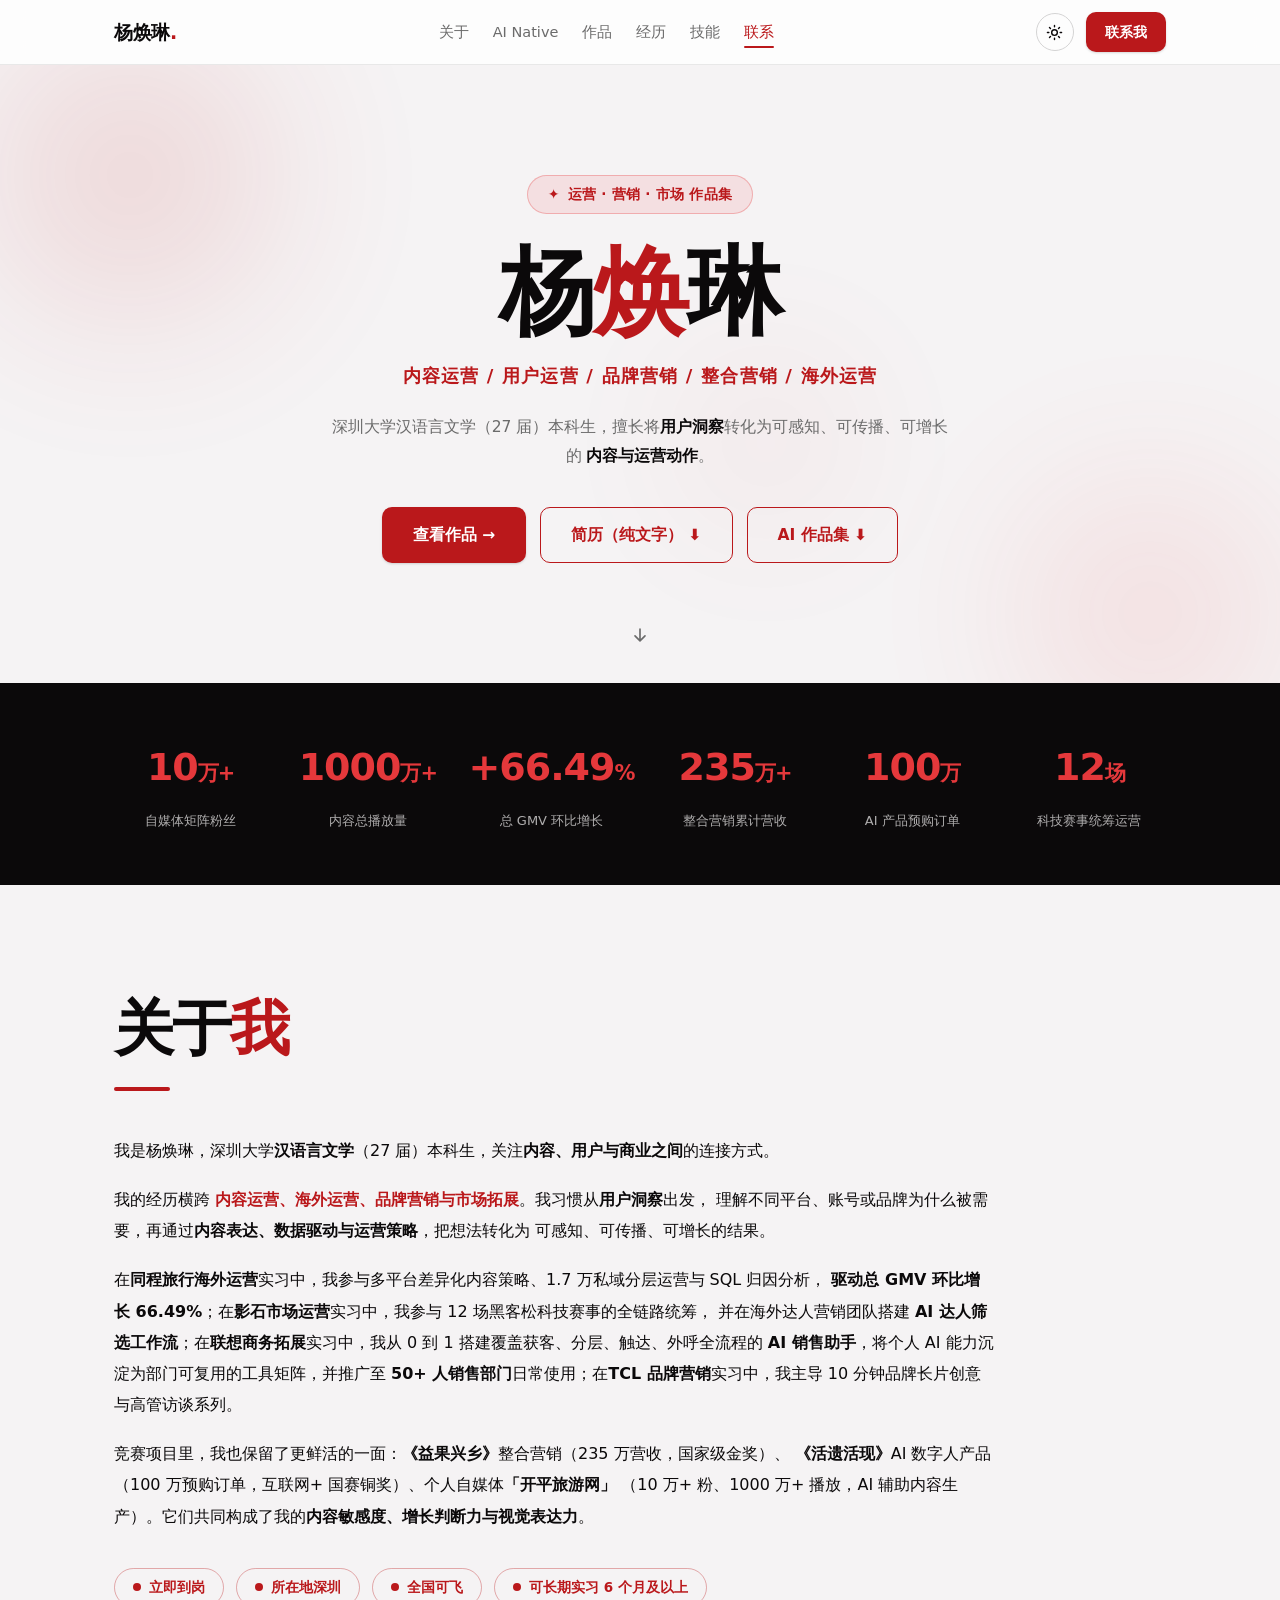
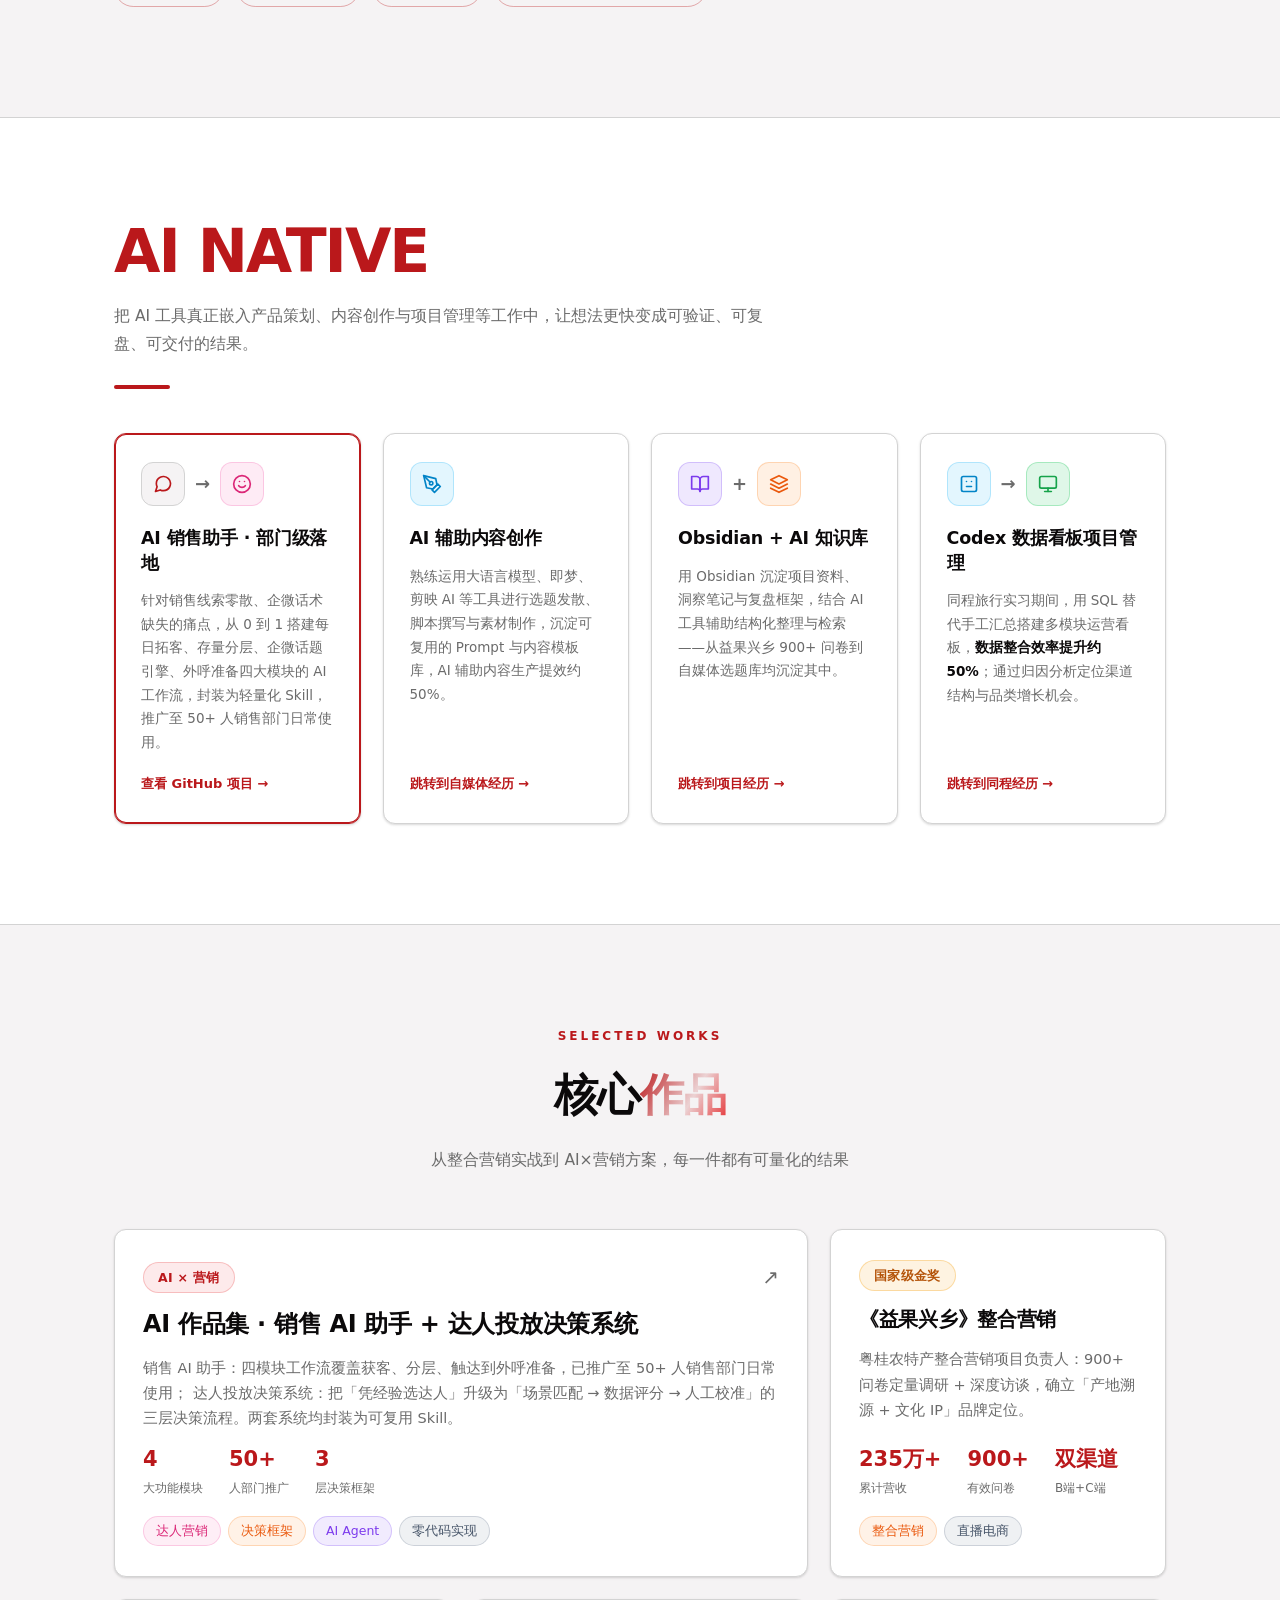
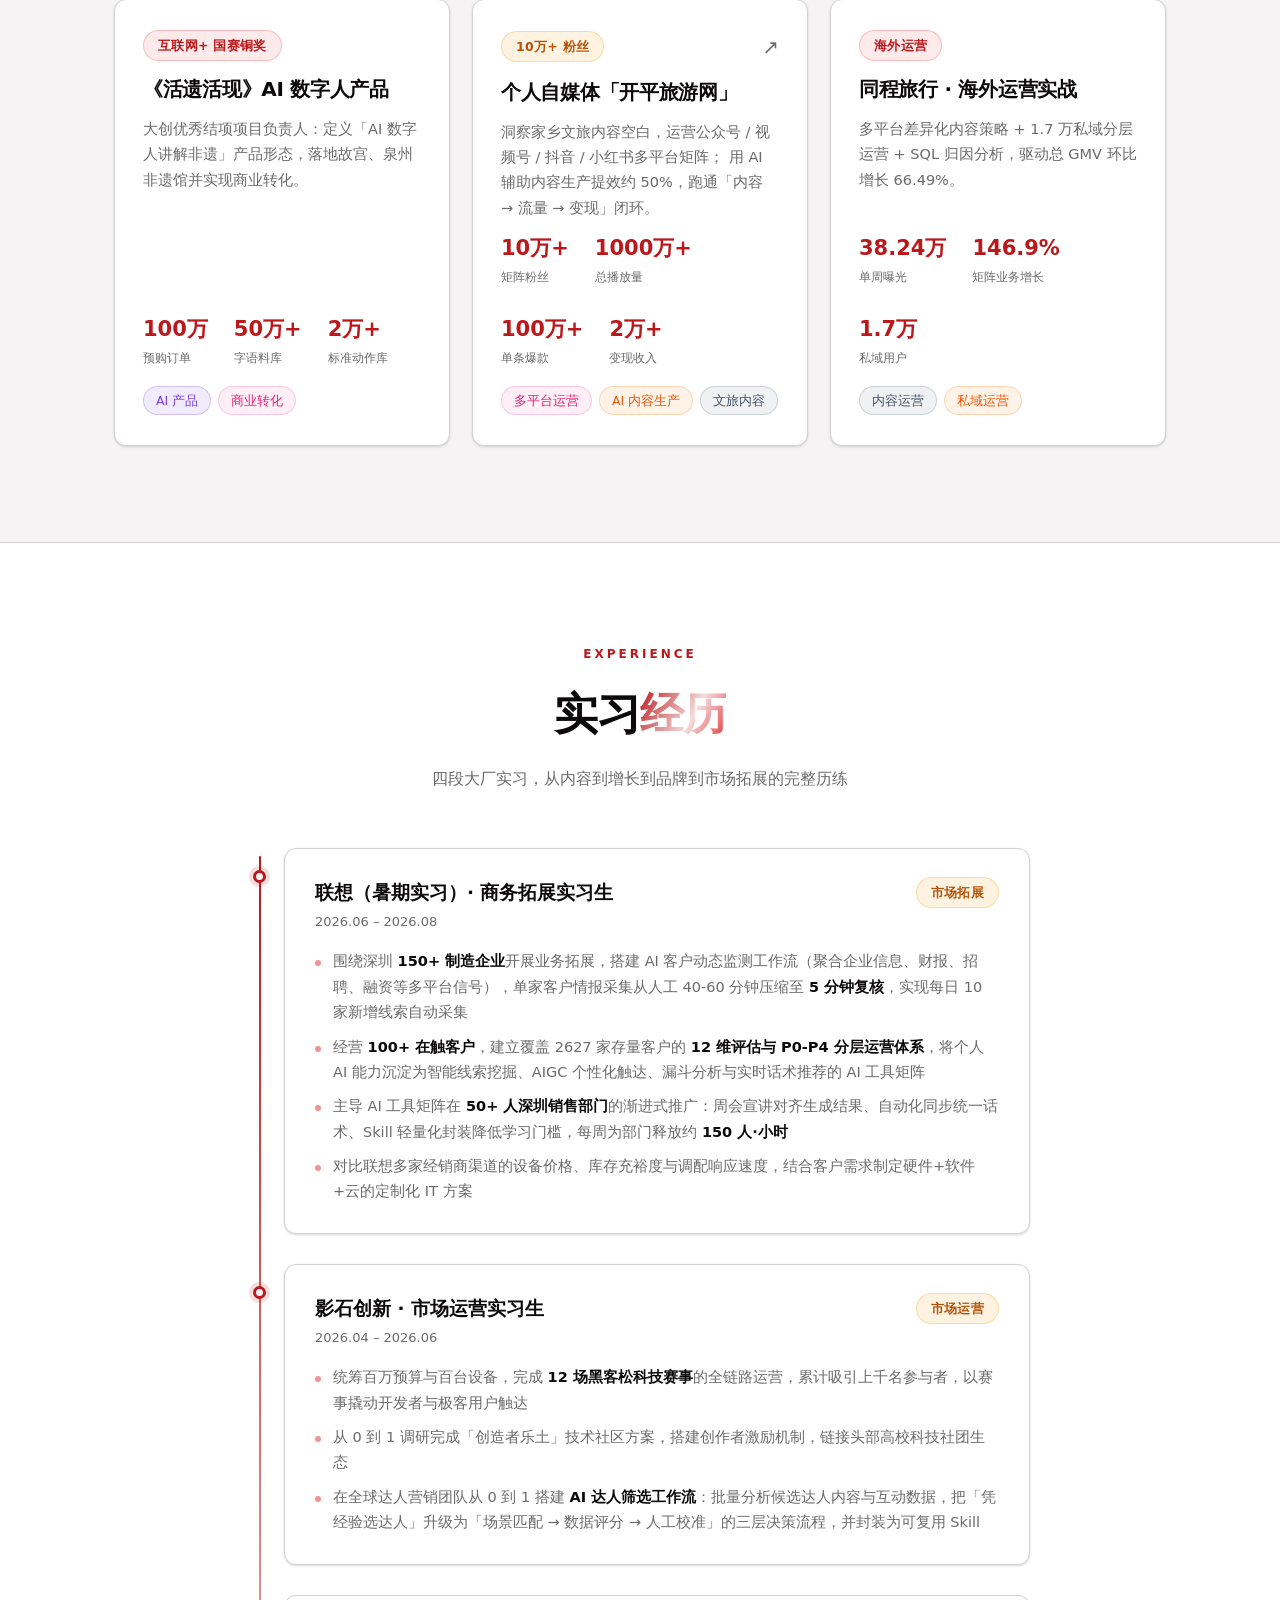
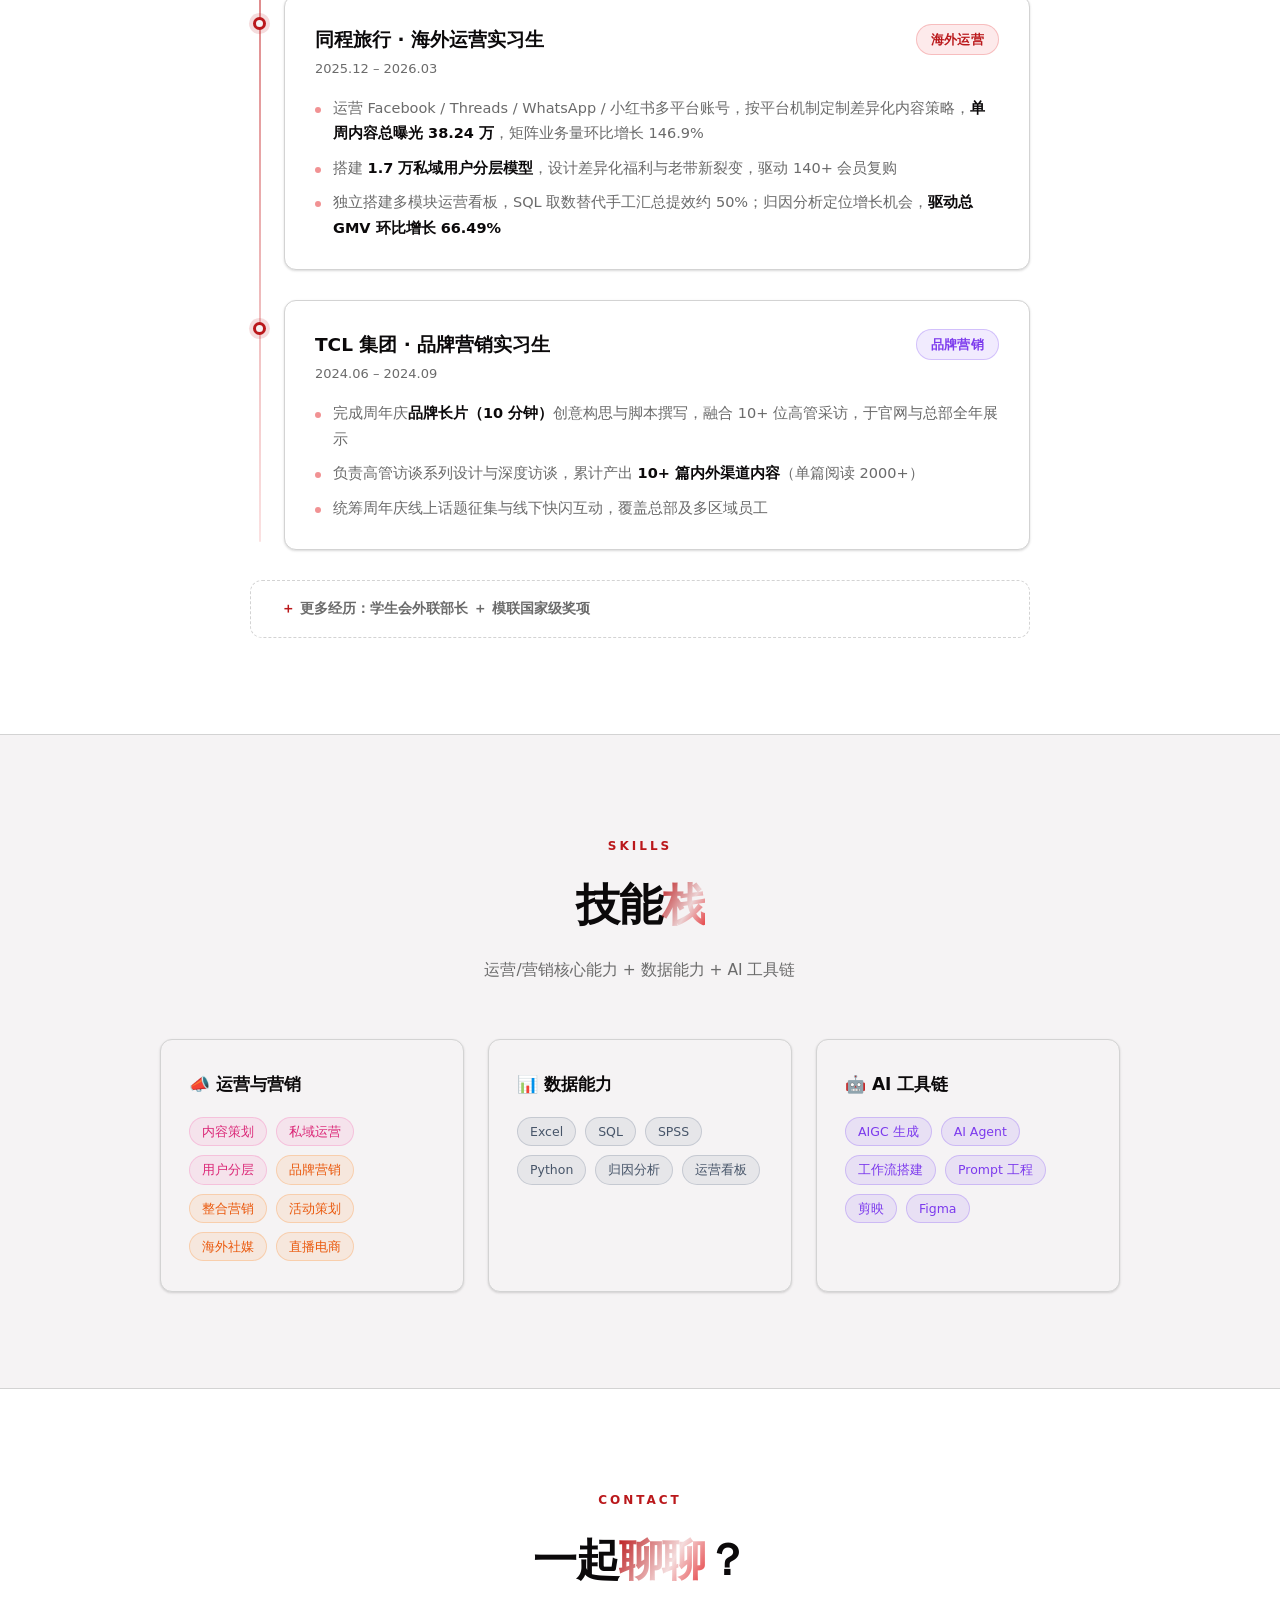
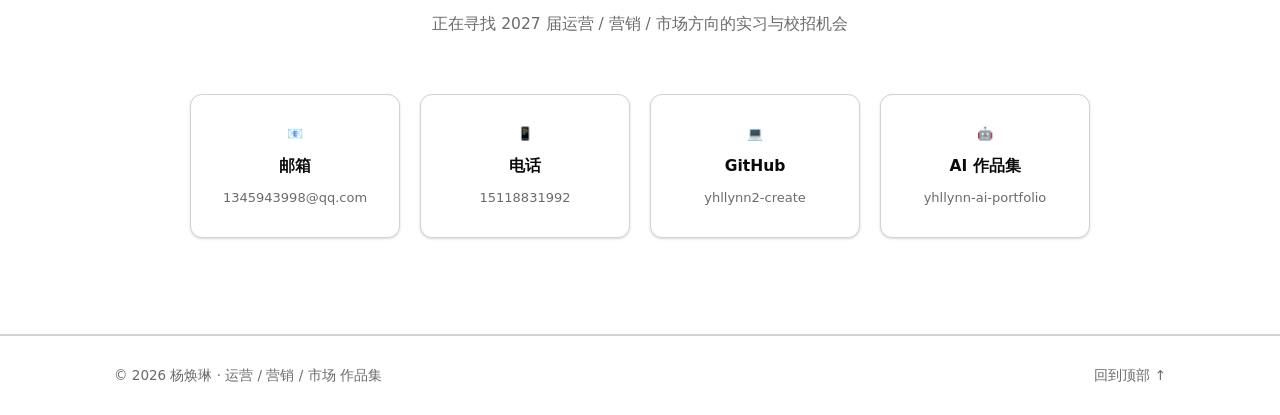
==== index.html @ f22ef264 "feat: 更新 AI 项目展示 —— 销售AI助手部门级落地 + 影石三层决策口径" ====
<!DOCTYPE html>
<html lang="zh-CN" class="">
<head>
  <meta charset="utf-8" />
  <meta name="viewport" content="width=device-width, initial-scale=1" />
  <title>杨焕琳 | 运营 · 营销 · 市场 作品集</title>
  <meta name="description" content="杨焕琳，深圳大学汉语言文学27届本科生，主攻运营、营销、市场方向。10万+粉丝自媒体操盘、总GMV环比+66.49%、国家级金奖项目负责人。内容策划、数据驱动运营、AI工具链实战。" />
  <meta name="keywords" content="杨焕琳,运营,内容运营,用户运营,市场营销,品牌营销,海外运营,作品集,深圳大学,自媒体,AI营销,AI Native" />
  <meta name="robots" content="index, follow" />
  <meta name="googlebot" content="index, follow, max-video-preview:-1, max-image-preview:large, max-snippet:-1" />
  <meta property="og:title" content="杨焕琳 | 运营 · 营销 · 市场 作品集" />
  <meta property="og:description" content="内容策划、数据驱动运营、整合营销与 AI×营销作品集。" />
  <meta property="og:locale" content="zh_CN" />
  <meta property="og:type" content="website" />
  <meta name="twitter:card" content="summary_large_image" />
  <meta name="twitter:title" content="杨焕琳 | 运营 · 营销 · 市场 作品集" />
  <meta name="twitter:description" content="内容策划、数据驱动运营、整合营销与 AI×营销作品集。" />
  <link rel="stylesheet" href="styles.css" />
  <script type="application/ld+json">
  {
    "@context": "https://schema.org",
    "@type": "Person",
    "name": "杨焕琳",
    "jobTitle": "运营/营销/市场 方向求职",
    "email": "1345943998@qq.com",
    "telephone": "+8615118831992",
    "address": { "@type": "PostalAddress", "addressLocality": "Shenzhen", "addressCountry": "CN" },
    "alumniOf": "深圳大学",
    "knowsAbout": ["内容运营", "用户运营", "市场营销", "品牌营销", "海外运营", "私域运营", "数据分析", "SQL", "AIGC", "AI Agent", "活动策划", "直播电商"]
  }
  </script>
</head>
<body>
  <!-- ===== 吸顶毛玻璃导航 ===== -->
  <header class="nav" id="nav">
    <div class="nav-inner">
      <a href="#hero" class="nav-logo">杨焕琳<span class="nav-logo-dot">.</span></a>
      <nav class="nav-links" id="navLinks">
        <a href="#about" class="nav-link">关于</a>
        <a href="#ai-native" class="nav-link">AI Native</a>
        <a href="#works" class="nav-link">作品</a>
        <a href="#experience" class="nav-link">经历</a>
        <a href="#skills" class="nav-link">技能</a>
        <a href="#contact" class="nav-link">联系</a>
      </nav>
      <div class="nav-actions">
        <button class="theme-toggle" id="themeToggle" aria-label="切换明暗主题">
          <svg class="icon-sun" viewBox="0 0 24 24" fill="none" stroke="currentColor" stroke-width="2" stroke-linecap="round" stroke-linejoin="round"><circle cx="12" cy="12" r="4"/><path d="M12 2v2m0 16v2M4.93 4.93l1.41 1.41m11.32 11.32 1.41 1.41M2 12h2m16 0h2M4.93 19.07l1.41-1.41M17.66 6.34l1.41-1.41"/></svg>
          <svg class="icon-moon" viewBox="0 0 24 24" fill="none" stroke="currentColor" stroke-width="2" stroke-linecap="round" stroke-linejoin="round"><path d="M21 12.79A9 9 0 1 1 11.21 3 7 7 0 0 0 21 12.79z"/></svg>
        </button>
        <a href="#contact" class="btn btn-primary nav-cta">联系我</a>
      </div>
    </div>
  </header>

  <main>
    <!-- ===== Hero 区（居中布局，无头像） ===== -->
    <section class="hero hero-center" id="hero">
      <div class="hero-bg" aria-hidden="true">
        <div class="blob blob-1"></div>
        <div class="blob blob-2"></div>
        <div class="blob blob-3"></div>
      </div>
      <div class="hero-center-inner">
        <span class="hero-chip reveal">
          <span class="chip-icon">✦</span>
          运营 · 营销 · 市场 作品集
        </span>
        <h1 class="hero-name reveal">
          <span class="hero-name-black">杨</span><span class="hero-name-red">焕</span><span class="hero-name-black">琳</span>
        </h1>
        <p class="hero-subtitle reveal">内容运营 / 用户运营 / 品牌营销 / 整合营销 / 海外运营</p>
        <p class="hero-desc reveal">
          深圳大学汉语言文学（27 届）本科生，擅长将<strong>用户洞察</strong>转化为可感知、可传播、可增长的
          <strong>内容与运营动作</strong>。
        </p>
        <div class="hero-actions reveal">
          <a href="#works" class="btn btn-primary btn-lg">查看作品 →</a>
          <a href="#contact" class="btn btn-outline btn-lg">
            简历（纯文字） ⬇
          </a>
          <a href="https://github.com/yhllynn2-create/yhllynn-ai-portfolio" target="_blank" rel="noopener" class="btn btn-outline btn-lg">
            AI 作品集 ⬇
          </a>
        </div>
      </div>
      <a href="#stats" class="hero-scroll" aria-label="向下滚动">
        <svg viewBox="0 0 24 24" fill="none" stroke="currentColor" stroke-width="2" stroke-linecap="round" stroke-linejoin="round"><path d="M12 5v14m0 0 6-6m-6 6-6-6"/></svg>
      </a>
    </section>

    <!-- ===== 数据亮点条 ===== -->
    <section class="stats" id="stats">
      <div class="stats-inner">
        <div class="stat reveal">
          <b class="stat-num">10<span>万+</span></b>
          <span class="stat-label">自媒体矩阵粉丝</span>
        </div>
        <div class="stat reveal">
          <b class="stat-num">1000<span>万+</span></b>
          <span class="stat-label">内容总播放量</span>
        </div>
        <div class="stat reveal">
          <b class="stat-num">+66.49<span>%</span></b>
          <span class="stat-label">总 GMV 环比增长</span>
        </div>
        <div class="stat reveal">
          <b class="stat-num">235<span>万+</span></b>
          <span class="stat-label">整合营销累计营收</span>
        </div>
        <div class="stat reveal">
          <b class="stat-num">100<span>万</span></b>
          <span class="stat-label">AI 产品预购订单</span>
        </div>
        <div class="stat reveal">
          <b class="stat-num">12<span>场</span></b>
          <span class="stat-label">科技赛事统筹运营</span>
        </div>
      </div>
    </section>

    <!-- ===== 关于我（JD 匹配个人介绍） ===== -->
    <section class="section about-prose-section" id="about">
      <div class="container">
        <div class="prose-head reveal">
          <h2 class="prose-title">
            <span class="title-black">关于</span><span class="title-red">我</span>
          </h2>
          <div class="prose-divider"></div>
        </div>

        <div class="prose-body reveal">
          <p>
            我是杨焕琳，深圳大学<b>汉语言文学</b>（27 届）本科生，关注<b>内容、用户与商业之间</b>的连接方式。
          </p>
          <p>
            我的经历横跨 <b class="hl">内容运营、海外运营、品牌营销与市场拓展</b>。我习惯从<b>用户洞察</b>出发，
            理解不同平台、账号或品牌为什么被需要，再通过<b>内容表达、数据驱动与运营策略</b>，把想法转化为
            可感知、可传播、可增长的结果。
          </p>
          <p>
            在<b>同程旅行海外运营</b>实习中，我参与多平台差异化内容策略、1.7 万私域分层运营与 SQL 归因分析，
            <b>驱动总 GMV 环比增长 66.49%</b>；在<b>影石市场运营</b>实习中，我参与 12 场黑客松科技赛事的全链路统筹，
            并在海外达人营销团队搭建 <b>AI 达人筛选工作流</b>；在<b>联想商务拓展</b>实习中，我从 0 到 1 搭建覆盖获客、分层、触达、外呼全流程的
            <b>AI 销售助手</b>，将个人 AI 能力沉淀为部门可复用的工具矩阵，并推广至 <b>50+ 人销售部门</b>日常使用；在<b>TCL 品牌营销</b>实习中，我主导 10 分钟品牌长片创意与高管访谈系列。
          </p>
          <p>
            竞赛项目里，我也保留了更鲜活的一面：<b>《益果兴乡》</b>整合营销（235 万营收，国家级金奖）、
            <b>《活遗活现》</b>AI 数字人产品（100 万预购订单，互联网+ 国赛铜奖）、个人自媒体<b>「开平旅游网」</b>
            （10 万+ 粉、1000 万+ 播放，AI 辅助内容生产）。它们共同构成了我的<b>内容敏感度、增长判断力与视觉表达力</b>。
          </p>
        </div>

        <div class="prose-pills reveal">
          <span class="pill"><span class="pill-dot"></span>立即到岗</span>
          <span class="pill"><span class="pill-dot"></span>所在地深圳</span>
          <span class="pill"><span class="pill-dot"></span>全国可飞</span>
          <span class="pill"><span class="pill-dot"></span>可长期实习 6 个月及以上</span>
        </div>
      </div>
    </section>

    <!-- ===== AI NATIVE（新增 4 卡片） ===== -->
    <section class="section section-alt ai-native-section" id="ai-native">
      <div class="container">
        <div class="prose-head reveal">
          <h2 class="prose-title">
            <span class="title-red">AI NATIVE</span>
          </h2>
          <p class="prose-subtitle">
            把 AI 工具真正嵌入产品策划、内容创作与项目管理等工作中，让想法更快变成可验证、可复盘、可交付的结果。
          </p>
          <div class="prose-divider"></div>
        </div>

        <div class="ai-grid">
          <a href="https://github.com/yhllynn2-create/yhllynn-ai-portfolio/tree/main/sales-ai-boost" target="_blank" rel="noopener" class="ai-card ai-card-active reveal">
            <div class="ai-card-icons">
              <span class="ai-icon-box">
                <svg viewBox="0 0 24 24" fill="none" stroke="currentColor" stroke-width="2" stroke-linecap="round" stroke-linejoin="round"><path d="M21 11.5a8.38 8.38 0 0 1-.9 3.8 8.5 8.5 0 0 1-7.6 4.7 8.38 8.38 0 0 1-3.8-.9L3 21l1.9-5.7a8.38 8.38 0 0 1-.9-3.8 8.5 8.5 0 0 1 4.7-7.6 8.38 8.38 0 0 1 3.8-.9h.5a8.48 8.48 0 0 1 8 8v.5z"/></svg>
              </span>
              <span class="ai-icon-arrow">→</span>
              <span class="ai-icon-box ai-icon-pink">
                <svg viewBox="0 0 24 24" fill="none" stroke="currentColor" stroke-width="2" stroke-linecap="round" stroke-linejoin="round"><circle cx="12" cy="12" r="10"/><path d="M8 14s1.5 2 4 2 4-2 4-2"/><line x1="9" y1="9" x2="9.01" y2="9"/><line x1="15" y1="9" x2="15.01" y2="9"/></svg>
              </span>
            </div>
            <h3 class="ai-card-title">AI 销售助手 · 部门级落地</h3>
            <p class="ai-card-desc">
              针对销售线索零散、企微话术缺失的痛点，从 0 到 1 搭建每日拓客、存量分层、企微话题引擎、外呼准备四大模块的 AI 工作流，封装为轻量化 Skill，推广至 50+ 人销售部门日常使用。
            </p>
            <span class="ai-card-link">查看 GitHub 项目 →</span>
          </a>

          <a href="#experience" class="ai-card reveal">
            <div class="ai-card-icons">
              <span class="ai-icon-box ai-icon-blue">
                <svg viewBox="0 0 24 24" fill="none" stroke="currentColor" stroke-width="2" stroke-linecap="round" stroke-linejoin="round"><path d="M12 19l7-7 3 3-7 7-3-3z"/><path d="M18 13l-1.5-7.5L2 2l3.5 14.5L13 18l5-5z"/><path d="M2 2l7.586 7.586"/><circle cx="11" cy="11" r="2"/></svg>
              </span>
            </div>
            <h3 class="ai-card-title">AI 辅助内容创作</h3>
            <p class="ai-card-desc">
              熟练运用大语言模型、即梦、剪映 AI 等工具进行选题发散、脚本撰写与素材制作，沉淀可复用的 Prompt 与内容模板库，AI 辅助内容生产提效约 50%。
            </p>
            <span class="ai-card-link">跳转到自媒体经历 →</span>
          </a>

          <a href="#experience" class="ai-card reveal">
            <div class="ai-card-icons">
              <span class="ai-icon-box ai-icon-violet">
                <svg viewBox="0 0 24 24" fill="none" stroke="currentColor" stroke-width="2" stroke-linecap="round" stroke-linejoin="round"><path d="M2 3h6a4 4 0 0 1 4 4v14a3 3 0 0 0-3-3H2z"/><path d="M22 3h-6a4 4 0 0 0-4 4v14a3 3 0 0 1 3-3h7z"/></svg>
              </span>
              <span class="ai-icon-plus">+</span>
              <span class="ai-icon-box ai-icon-orange">
                <svg viewBox="0 0 24 24" fill="none" stroke="currentColor" stroke-width="2" stroke-linecap="round" stroke-linejoin="round"><path d="M12 2L2 7l10 5 10-5-10-5z"/><path d="M2 17l10 5 10-5"/><path d="M2 12l10 5 10-5"/></svg>
              </span>
            </div>
            <h3 class="ai-card-title">Obsidian + AI 知识库</h3>
            <p class="ai-card-desc">
              用 Obsidian 沉淀项目资料、洞察笔记与复盘框架，结合 AI 工具辅助结构化整理与检索——从益果兴乡 900+ 问卷到自媒体选题库均沉淀其中。
            </p>
            <span class="ai-card-link">跳转到项目经历 →</span>
          </a>

          <a href="#experience" class="ai-card reveal">
            <div class="ai-card-icons">
              <span class="ai-icon-box ai-icon-blue">
                <svg viewBox="0 0 24 24" fill="none" stroke="currentColor" stroke-width="2" stroke-linecap="round" stroke-linejoin="round"><rect x="3" y="3" width="18" height="18" rx="2"/><line x1="9" y1="9" x2="9.01" y2="9"/><line x1="15" y1="9" x2="15.01" y2="9"/><line x1="9" y1="15" x2="15" y2="15"/></svg>
              </span>
              <span class="ai-icon-arrow">→</span>
              <span class="ai-icon-box ai-icon-green">
                <svg viewBox="0 0 24 24" fill="none" stroke="currentColor" stroke-width="2" stroke-linecap="round" stroke-linejoin="round"><rect x="2" y="3" width="20" height="14" rx="2"/><line x1="8" y1="21" x2="16" y2="21"/><line x1="12" y1="17" x2="12" y2="21"/></svg>
              </span>
            </div>
            <h3 class="ai-card-title">Codex 数据看板项目管理</h3>
            <p class="ai-card-desc">
              同程旅行实习期间，用 SQL 替代手工汇总搭建多模块运营看板，<b>数据整合效率提升约 50%</b>；通过归因分析定位渠道结构与品类增长机会。
            </p>
            <span class="ai-card-link">跳转到同程经历 →</span>
          </a>
        </div>
      </div>
    </section>

    <!-- ===== 核心作品 / 项目（Bento 网格） ===== -->
    <section class="section" id="works">
      <div class="container">
        <div class="section-head reveal">
          <span class="section-kicker">SELECTED WORKS</span>
          <h2 class="section-title">核心<span class="gradient-text">作品</span></h2>
          <p class="section-desc">从整合营销实战到 AI×营销方案，每一件都有可量化的结果</p>
        </div>
        <div class="bento-grid">
          <!-- 大卡片：AI 作品集 -->
          <a href="https://github.com/yhllynn2-create/yhllynn-ai-portfolio" target="_blank" rel="noopener" class="bento-card bento-lg reveal">
            <div class="bento-top">
              <span class="badge badge-red">AI × 营销</span>
              <span class="bento-arrow">↗</span>
            </div>
            <h3 class="bento-title">AI 作品集 · 销售 AI 助手 + 达人投放决策系统</h3>
            <p class="bento-desc">
              销售 AI 助手：四模块工作流覆盖获客、分层、触达到外呼准备，已推广至 50+ 人销售部门日常使用；
              达人投放决策系统：把「凭经验选达人」升级为「场景匹配 → 数据评分 → 人工校准」的三层决策流程。两套系统均封装为可复用 Skill。
            </p>
            <div class="bento-stats">
              <div><b>4</b><span>大功能模块</span></div>
              <div><b>50+</b><span>人部门推广</span></div>
              <div><b>3</b><span>层决策框架</span></div>
            </div>
            <div class="bento-tags">
              <span class="tag tag-pink">达人营销</span>
              <span class="tag tag-orange">决策框架</span>
              <span class="tag tag-violet">AI Agent</span>
              <span class="tag tag-slate">零代码实现</span>
            </div>
          </a>

          <!-- 益果兴乡 -->
          <a href="#experience" class="bento-card reveal">
            <div class="bento-top">
              <span class="badge badge-gold">国家级金奖</span>
            </div>
            <h3 class="bento-title">《益果兴乡》整合营销</h3>
            <p class="bento-desc">
              粤桂农特产整合营销项目负责人：900+ 问卷定量调研 + 深度访谈，确立「产地溯源 + 文化 IP」品牌定位。
            </p>
            <div class="bento-stats">
              <div><b>235万+</b><span>累计营收</span></div>
              <div><b>900+</b><span>有效问卷</span></div>
              <div><b>双渠道</b><span>B端+C端</span></div>
            </div>
            <div class="bento-tags">
              <span class="tag tag-orange">整合营销</span>
              <span class="tag tag-slate">直播电商</span>
            </div>
          </a>

          <!-- 活遗活现 -->
          <a href="#experience" class="bento-card reveal">
            <div class="bento-top">
              <span class="badge badge-red">互联网+ 国赛铜奖</span>
            </div>
            <h3 class="bento-title">《活遗活现》AI 数字人产品</h3>
            <p class="bento-desc">
              大创优秀结项项目负责人：定义「AI 数字人讲解非遗」产品形态，落地故宫、泉州非遗馆并实现商业转化。
            </p>
            <div class="bento-stats">
              <div><b>100万</b><span>预购订单</span></div>
              <div><b>50万+</b><span>字语料库</span></div>
              <div><b>2万+</b><span>标准动作库</span></div>
            </div>
            <div class="bento-tags">
              <span class="tag tag-violet">AI 产品</span>
              <span class="tag tag-pink">商业转化</span>
            </div>
          </a>

          <!-- 自媒体 -->
          <a href="#experience" class="bento-card reveal">
            <div class="bento-top">
              <span class="badge badge-gold">10万+ 粉丝</span>
              <span class="bento-arrow">↗</span>
            </div>
            <h3 class="bento-title">个人自媒体「开平旅游网」</h3>
            <p class="bento-desc">
              洞察家乡文旅内容空白，运营公众号 / 视频号 / 抖音 / 小红书多平台矩阵；
              用 AI 辅助内容生产提效约 50%，跑通「内容 → 流量 → 变现」闭环。
            </p>
            <div class="bento-stats">
              <div><b>10万+</b><span>矩阵粉丝</span></div>
              <div><b>1000万+</b><span>总播放量</span></div>
              <div><b>100万+</b><span>单条爆款</span></div>
              <div><b>2万+</b><span>变现收入</span></div>
            </div>
            <div class="bento-tags">
              <span class="tag tag-pink">多平台运营</span>
              <span class="tag tag-orange">AI 内容生产</span>
              <span class="tag tag-slate">文旅内容</span>
            </div>
          </a>

          <!-- 同程海外运营 -->
          <a href="#experience" class="bento-card reveal">
            <div class="bento-top">
              <span class="badge badge-red">海外运营</span>
            </div>
            <h3 class="bento-title">同程旅行 · 海外运营实战</h3>
            <p class="bento-desc">
              多平台差异化内容策略 + 1.7 万私域分层运营 + SQL 归因分析，驱动总 GMV 环比增长 66.49%。
            </p>
            <div class="bento-stats">
              <div><b>38.24万</b><span>单周曝光</span></div>
              <div><b>146.9%</b><span>矩阵业务增长</span></div>
              <div><b>1.7万</b><span>私域用户</span></div>
            </div>
            <div class="bento-tags">
              <span class="tag tag-slate">内容运营</span>
              <span class="tag tag-orange">私域运营</span>
            </div>
          </a>
        </div>
      </div>
    </section>

    <!-- ===== 实习经历时间线 ===== -->
    <section class="section section-alt" id="experience">
      <div class="container">
        <div class="section-head reveal">
          <span class="section-kicker">EXPERIENCE</span>
          <h2 class="section-title">实习<span class="gradient-text">经历</span></h2>
          <p class="section-desc">四段大厂实习，从内容到增长到品牌到市场拓展的完整历练</p>
        </div>
        <div class="timeline">
          <!-- 联想 -->
          <div class="timeline-item reveal">
            <div class="timeline-marker"></div>
            <div class="timeline-card">
              <div class="timeline-head">
                <div>
                  <h3>联想（暑期实习）· 商务拓展实习生</h3>
                  <span class="timeline-meta">2026.06 – 2026.08</span>
                </div>
                <span class="badge badge-gold">市场拓展</span>
              </div>
              <ul class="timeline-list">
                <li>围绕深圳 <b>150+ 制造企业</b>开展业务拓展，搭建 AI 客户动态监测工作流（聚合企业信息、财报、招聘、融资等多平台信号），单家客户情报采集从人工 40-60 分钟压缩至 <b>5 分钟复核</b>，实现每日 10 家新增线索自动采集</li>
                <li>经营 <b>100+ 在触客户</b>，建立覆盖 2627 家存量客户的 <b>12 维评估与 P0-P4 分层运营体系</b>，将个人 AI 能力沉淀为智能线索挖掘、AIGC 个性化触达、漏斗分析与实时话术推荐的 AI 工具矩阵</li>
                <li>主导 AI 工具矩阵在 <b>50+ 人深圳销售部门</b>的渐进式推广：周会宣讲对齐生成结果、自动化同步统一话术、Skill 轻量化封装降低学习门槛，每周为部门释放约 <b>150 人·小时</b></li>
                <li>对比联想多家经销商渠道的设备价格、库存充裕度与调配响应速度，结合客户需求制定硬件+软件+云的定制化 IT 方案</li>
              </ul>
            </div>
          </div>
          <!-- 影石 -->
          <div class="timeline-item reveal">
            <div class="timeline-marker"></div>
            <div class="timeline-card">
              <div class="timeline-head">
                <div>
                  <h3>影石创新 · 市场运营实习生</h3>
                  <span class="timeline-meta">2026.04 – 2026.06</span>
                </div>
                <span class="badge badge-gold">市场运营</span>
              </div>
              <ul class="timeline-list">
                <li>统筹百万预算与百台设备，完成 <b>12 场黑客松科技赛事</b>的全链路运营，累计吸引上千名参与者，以赛事撬动开发者与极客用户触达</li>
                <li>从 0 到 1 调研完成「创造者乐土」技术社区方案，搭建创作者激励机制，链接头部高校科技社团生态</li>
                <li>在全球达人营销团队从 0 到 1 搭建 <b>AI 达人筛选工作流</b>：批量分析候选达人内容与互动数据，把「凭经验选达人」升级为「场景匹配 → 数据评分 → 人工校准」的三层决策流程，并封装为可复用 Skill</li>
              </ul>
            </div>
          </div>
          <!-- 同程 -->
          <div class="timeline-item reveal">
            <div class="timeline-marker"></div>
            <div class="timeline-card">
              <div class="timeline-head">
                <div>
                  <h3>同程旅行 · 海外运营实习生</h3>
                  <span class="timeline-meta">2025.12 – 2026.03</span>
                </div>
                <span class="badge badge-red">海外运营</span>
              </div>
              <ul class="timeline-list">
                <li>运营 Facebook / Threads / WhatsApp / 小红书多平台账号，按平台机制定制差异化内容策略，<b>单周内容总曝光 38.24 万</b>，矩阵业务量环比增长 146.9%</li>
                <li>搭建 <b>1.7 万私域用户分层模型</b>，设计差异化福利与老带新裂变，驱动 140+ 会员复购</li>
                <li>独立搭建多模块运营看板，SQL 取数替代手工汇总提效约 50%；归因分析定位增长机会，<b>驱动总 GMV 环比增长 66.49%</b></li>
              </ul>
            </div>
          </div>
          <!-- TCL -->
          <div class="timeline-item reveal">
            <div class="timeline-marker"></div>
            <div class="timeline-card">
              <div class="timeline-head">
                <div>
                  <h3>TCL 集团 · 品牌营销实习生</h3>
                  <span class="timeline-meta">2024.06 – 2024.09</span>
                </div>
                <span class="badge badge-violet">品牌营销</span>
              </div>
              <ul class="timeline-list">
                <li>完成周年庆<b>品牌长片（10 分钟）</b>创意构思与脚本撰写，融合 10+ 位高管采访，于官网与总部全年展示</li>
                <li>负责高管访谈系列设计与深度访谈，累计产出 <b>10+ 篇内外渠道内容</b>（单篇阅读 2000+）</li>
                <li>统筹周年庆线上话题征集与线下快闪互动，覆盖总部及多区域员工</li>
              </ul>
            </div>
          </div>
        </div>
        <details class="more-exp reveal">
          <summary>更多经历：学生会外联部长 ＋ 模联国家级奖项</summary>
          <div class="more-exp-body">
            <p><b>深圳大学学生会外联部 · 部长</b>：负责小米、新东方等赞助洽谈、跨 10+ 高校联络与多场校级活动策划执行。</p>
            <p><b>模联</b>：中国模拟联合国大会、北京大学亚洲模拟联合国大会，2 次全英参赛获国家级奖项。</p>
          </div>
        </details>
      </div>
    </section>

    <!-- ===== 技能标签 ===== -->
    <section class="section" id="skills">
      <div class="container">
        <div class="section-head reveal">
          <span class="section-kicker">SKILLS</span>
          <h2 class="section-title">技能<span class="gradient-text">栈</span></h2>
          <p class="section-desc">运营/营销核心能力 + 数据能力 + AI 工具链</p>
        </div>
        <div class="skills-grid">
          <div class="skill-group reveal">
            <h3>📣 运营与营销</h3>
            <div class="skill-tags">
              <span class="tag tag-pink">内容策划</span>
              <span class="tag tag-pink">私域运营</span>
              <span class="tag tag-pink">用户分层</span>
              <span class="tag tag-orange">品牌营销</span>
              <span class="tag tag-orange">整合营销</span>
              <span class="tag tag-orange">活动策划</span>
              <span class="tag tag-orange">海外社媒</span>
              <span class="tag tag-orange">直播电商</span>
            </div>
          </div>
          <div class="skill-group reveal">
            <h3>📊 数据能力</h3>
            <div class="skill-tags">
              <span class="tag tag-slate">Excel</span>
              <span class="tag tag-slate">SQL</span>
              <span class="tag tag-slate">SPSS</span>
              <span class="tag tag-slate">Python</span>
              <span class="tag tag-slate">归因分析</span>
              <span class="tag tag-slate">运营看板</span>
            </div>
          </div>
          <div class="skill-group reveal">
            <h3>🤖 AI 工具链</h3>
            <div class="skill-tags">
              <span class="tag tag-violet">AIGC 生成</span>
              <span class="tag tag-violet">AI Agent</span>
              <span class="tag tag-violet">工作流搭建</span>
              <span class="tag tag-violet">Prompt 工程</span>
              <span class="tag tag-violet">剪映</span>
              <span class="tag tag-violet">Figma</span>
            </div>
          </div>
        </div>
      </div>
    </section>

    <!-- ===== 联系 ===== -->
    <section class="section section-alt contact" id="contact">
      <div class="container">
        <div class="section-head reveal">
          <span class="section-kicker">CONTACT</span>
          <h2 class="section-title">一起<span class="gradient-text">聊聊</span>？</h2>
          <p class="section-desc">正在寻找 2027 届运营 / 营销 / 市场方向的实习与校招机会</p>
        </div>
        <div class="contact-grid reveal">
          <a href="mailto:1345943998@qq.com" class="contact-card">
            <span class="contact-icon">📧</span>
            <b>邮箱</b>
            <span>1345943998@qq.com</span>
          </a>
          <a href="tel:15118831992" class="contact-card">
            <span class="contact-icon">📱</span>
            <b>电话</b>
            <span>15118831992</span>
          </a>
          <a href="https://github.com/yhllynn2-create" target="_blank" rel="noopener" class="contact-card">
            <span class="contact-icon">💻</span>
            <b>GitHub</b>
            <span>yhllynn2-create</span>
          </a>
          <a href="https://github.com/yhllynn2-create/yhllynn-ai-portfolio" target="_blank" rel="noopener" class="contact-card">
            <span class="contact-icon">🤖</span>
            <b>AI 作品集</b>
            <span>yhllynn-ai-portfolio</span>
          </a>
        </div>
      </div>
    </section>
  </main>

  <!-- ===== 页脚 ===== -->
  <footer class="footer">
    <div class="container footer-inner">
      <p>© 2026 杨焕琳 · 运营 / 营销 / 市场 作品集</p>
      <p class="footer-links">
        <a href="#hero">回到顶部 ↑</a>
      </p>
    </div>
  </footer>

  <script src="script.js"></script>
</body>
</html>
---- styles.css ----
/* ============================================================
   杨焕琳 · 运营/营销/市场 作品集
   设计语言参照模板：暖灰白底 + 深红点缀 + Bento 网格
   首页居中布局 · JD匹配个人介绍 · AI Native 四卡
   ============================================================ */

/* ---------- 设计变量（照抄模板 CSS 变量） ---------- */
:root {
  --background: #f5f3f4;      /* 暖灰白背景 */
  --foreground: #0b090a;      /* 近黑文字 */
  --primary: #ba181b;         /* 深红主色 */
  --secondary: #a4161a;       /* 暗红 */
  --accent: #e5383b;          /* 亮红 */
  --border: #d3d3d3;          /* 浅灰边框 */
  --card: #ffffff;
  --muted: #6b6b6b;
  --ring: #ba181b;
  --shadow: 0 18px 60px rgba(120, 91, 91, 0.18);
  --shadow-sm: 0 1px 3px rgba(0, 0, 0, 0.1), 0 1px 2px rgba(0, 0, 0, 0.06);
  --radius: 10px;
  --radius-card: 12px;
  --font: "Geist", "Geist Fallback", ui-sans-serif, system-ui, -apple-system, "Segoe UI", Roboto, "PingFang SC", "Hiragino Sans GB", "Microsoft YaHei", sans-serif;
}

html.dark {
  --background: #0b090a;
  --foreground: #f5f3f4;
  --primary: #e5383b;
  --secondary: #ba181b;
  --accent: #e5383b;
  --border: #660708;
  --card: #161a1d;
  --muted: #a8a29e;
  --ring: #e5383b;
  --shadow: 0 18px 60px rgba(0, 0, 0, 0.45);
  --shadow-sm: 0 1px 3px rgba(0, 0, 0, 0.4), 0 1px 2px rgba(0, 0, 0, 0.3);
}

/* ---------- 基础 ---------- */
* { margin: 0; padding: 0; box-sizing: border-box; }

html { scroll-behavior: smooth; }

body {
  font-family: var(--font);
  background: var(--background);
  color: var(--foreground);
  line-height: 1.7;
  -webkit-font-smoothing: antialiased;
  transition: background 0.3s ease, color 0.3s ease;
}

img { max-width: 100%; display: block; }
a { color: inherit; text-decoration: none; }
ul { list-style: none; }

.container {
  max-width: 1100px;
  margin: 0 auto;
  padding: 0 24px;
}

::selection { background: var(--primary); color: #fff; }

/* ---------- 通用按钮 ---------- */
.btn {
  display: inline-flex;
  align-items: center;
  justify-content: center;
  gap: 6px;
  padding: 12px 26px;
  border-radius: var(--radius);
  font-weight: 600;
  font-size: 15px;
  border: 1.5px solid transparent;
  cursor: pointer;
  transition: all 0.25s ease;
  white-space: nowrap;
}

.btn-lg {
  padding: 14px 30px;
  font-size: 15.5px;
}

.btn-primary {
  background: var(--primary);
  color: #fff;
  box-shadow: var(--shadow-sm);
}
.btn-primary:hover {
  background: var(--secondary);
  transform: translateY(-2px);
  box-shadow: var(--shadow);
}

.btn-outline {
  background: transparent;
  color: var(--primary);
  border-color: var(--primary);
}
.btn-outline:hover {
  background: var(--primary);
  color: #fff;
  transform: translateY(-2px);
  box-shadow: var(--shadow);
}

/* ---------- 渐变文字 ---------- */
.gradient-text {
  background: linear-gradient(120deg, var(--primary) 0%, rgba(186, 24, 27, 0.15) 60%, var(--accent) 100%);
  -webkit-background-clip: text;
  background-clip: text;
  color: transparent;
}
html.dark .gradient-text {
  background: linear-gradient(120deg, var(--primary) 0%, rgba(229, 56, 59, 0.15) 60%, var(--accent) 100%);
  -webkit-background-clip: text;
  background-clip: text;
  color: transparent;
}

/* ---------- 徽章 / 标签 ---------- */
.badge {
  display: inline-flex;
  align-items: center;
  gap: 6px;
  padding: 4px 14px;
  border-radius: 999px;
  font-size: 12.5px;
  font-weight: 600;
  letter-spacing: 0.3px;
  border: 1px solid transparent;
}

.badge-red {
  background: rgba(229, 56, 59, 0.1);
  color: var(--primary);
  border-color: rgba(229, 56, 59, 0.25);
}
.badge-gold {
  background: rgba(245, 158, 11, 0.12);
  color: #b45309;
  border-color: rgba(245, 158, 11, 0.3);
}
.badge-violet {
  background: rgba(139, 92, 246, 0.12);
  color: #7c3aed;
  border-color: rgba(139, 92, 246, 0.3);
}
html.dark .badge-gold { color: #fbbf24; }
html.dark .badge-violet { color: #a78bfa; }

.tag {
  display: inline-block;
  padding: 3px 12px;
  border-radius: 999px;
  font-size: 12.5px;
  font-weight: 500;
  border: 1px solid transparent;
}
.tag-pink { background: rgba(244, 114, 182, 0.12); color: #db2777; border-color: rgba(244, 114, 182, 0.3); }
.tag-orange { background: rgba(251, 146, 60, 0.12); color: #ea580c; border-color: rgba(251, 146, 60, 0.3); }
.tag-slate { background: rgba(100, 116, 139, 0.1); color: #475569; border-color: rgba(100, 116, 139, 0.25); }
.tag-violet { background: rgba(139, 92, 246, 0.12); color: #7c3aed; border-color: rgba(139, 92, 246, 0.3); }
html.dark .tag-pink { color: #f472b6; }
html.dark .tag-orange { color: #fb923c; }
html.dark .tag-slate { color: #cbd5e1; }
html.dark .tag-violet { color: #a78bfa; }

/* ---------- 吸顶毛玻璃导航 ---------- */
.nav {
  position: sticky;
  top: 0;
  z-index: 100;
  background: rgba(255, 255, 255, 0.8);
  backdrop-filter: blur(12px);
  -webkit-backdrop-filter: blur(12px);
  border-bottom: 1px solid rgba(211, 211, 211, 0.5);
  transition: background 0.3s ease;
}
html.dark .nav {
  background: rgba(11, 9, 10, 0.8);
  border-bottom-color: rgba(102, 7, 8, 0.5);
}

.nav-inner {
  max-width: 1100px;
  margin: 0 auto;
  padding: 0 24px;
  height: 64px;
  display: flex;
  align-items: center;
  justify-content: space-between;
  gap: 16px;
}

.nav-logo {
  font-size: 19px;
  font-weight: 800;
  letter-spacing: -0.3px;
}
.nav-logo-dot { color: var(--primary); }

.nav-links {
  display: flex;
  align-items: center;
  gap: 24px;
}

.nav-link {
  font-size: 14.5px;
  font-weight: 500;
  color: var(--muted);
  transition: color 0.2s ease;
  position: relative;
}
.nav-link::after {
  content: "";
  position: absolute;
  left: 0;
  bottom: -4px;
  width: 0;
  height: 2px;
  background: var(--primary);
  border-radius: 2px;
  transition: width 0.25s ease;
}
.nav-link:hover { color: var(--foreground); }
.nav-link:hover::after { width: 100%; }
.nav-link.active { color: var(--primary); }
.nav-link.active::after { width: 100%; }

.nav-actions {
  display: flex;
  align-items: center;
  gap: 12px;
}
.nav-cta { padding: 8px 18px; font-size: 13.5px; }

.theme-toggle {
  display: inline-flex;
  align-items: center;
  justify-content: center;
  width: 38px;
  height: 38px;
  border-radius: 50%;
  border: 1.5px solid var(--border);
  background: transparent;
  color: var(--foreground);
  cursor: pointer;
  transition: all 0.25s ease;
}
.theme-toggle:hover { border-color: var(--primary); color: var(--primary); }
.theme-toggle svg { width: 17px; height: 17px; }
.icon-moon { display: none; }
html.dark .icon-sun { display: none; }
html.dark .icon-moon { display: block; }

/* ---------- Hero（居中布局） ---------- */
.hero {
  position: relative;
  overflow: hidden;
  padding: 110px 0 120px;
}

.hero-bg { position: absolute; inset: 0; pointer-events: none; }
.blob {
  position: absolute;
  border-radius: 50%;
  filter: blur(80px);
}
.blob-1 {
  width: 420px; height: 420px;
  background: radial-gradient(circle, var(--primary), transparent 70%);
  top: -100px; left: -80px;
  opacity: 0.18;
}
.blob-2 {
  width: 380px; height: 380px;
  background: radial-gradient(circle, var(--accent), transparent 70%);
  bottom: -120px; right: -60px;
  opacity: 0.16;
}
.blob-3 {
  width: 260px; height: 260px;
  background: radial-gradient(circle, #ba181b, transparent 70%);
  top: 40%; right: 30%;
  opacity: 0.08;
}

.hero-center-inner {
  position: relative;
  z-index: 2;
  max-width: 820px;
  margin: 0 auto;
  padding: 0 24px;
  text-align: center;
}

.hero-chip {
  display: inline-flex;
  align-items: center;
  gap: 8px;
  padding: 7px 20px;
  border-radius: 999px;
  background: rgba(229, 56, 59, 0.1);
  color: var(--primary);
  border: 1.5px solid rgba(229, 56, 59, 0.3);
  font-size: 13.5px;
  font-weight: 600;
  letter-spacing: 0.3px;
  margin-bottom: 28px;
}
.chip-icon { font-size: 14px; line-height: 1; }

.hero-name {
  font-size: clamp(56px, 8vw, 96px);
  font-weight: 800;
  line-height: 1.05;
  letter-spacing: -2px;
  margin-bottom: 18px;
}
.hero-name-black { color: var(--foreground); }
.hero-name-red {
  color: var(--primary);
  display: inline-block;
  position: relative;
}

.hero-subtitle {
  font-size: clamp(15px, 1.7vw, 18px);
  font-weight: 600;
  color: var(--primary);
  letter-spacing: 1.2px;
  margin-bottom: 22px;
}

.hero-desc {
  font-size: 15.5px;
  color: var(--muted);
  max-width: 620px;
  margin: 0 auto 36px;
  line-height: 1.85;
}
.hero-desc strong {
  color: var(--foreground);
  font-weight: 600;
}

.hero-actions {
  display: flex;
  align-items: center;
  justify-content: center;
  gap: 14px;
  flex-wrap: wrap;
}

.hero-scroll {
  position: absolute;
  bottom: 28px;
  left: 50%;
  transform: translateX(-50%);
  color: var(--muted);
  display: flex;
  align-items: center;
  justify-content: center;
  width: 40px;
  height: 40px;
  animation: float 2.5s ease-in-out infinite;
  z-index: 2;
}
.hero-scroll svg { width: 20px; height: 20px; }

@keyframes float {
  0%, 100% { transform: translate(-50%, 0); }
  50% { transform: translate(-50%, -8px); }
}

/* ---------- 数据亮点条 ---------- */
.stats {
  background: var(--foreground);
  color: var(--background);
  padding: 52px 0;
}
.stats-inner {
  max-width: 1100px;
  margin: 0 auto;
  padding: 0 24px;
  display: grid;
  grid-template-columns: repeat(6, 1fr);
  gap: 24px;
}
.stat { text-align: center; }
.stat-num {
  display: block;
  font-size: clamp(26px, 3vw, 38px);
  font-weight: 800;
  letter-spacing: -1px;
  color: #e5383b;
  margin-bottom: 6px;
  font-variant-numeric: tabular-nums;
}
.stat-num span { font-size: 0.55em; font-weight: 700; }
.stat-label {
  font-size: 13px;
  color: rgba(245, 243, 244, 0.7);
}

/* ---------- 通用 Section ---------- */
.section { padding: 96px 0; }
.section-alt {
  background: var(--card);
  border-top: 1px solid var(--border);
  border-bottom: 1px solid var(--border);
}

.section-head {
  text-align: center;
  max-width: 640px;
  margin: 0 auto 56px;
}
.section-kicker {
  display: inline-block;
  font-size: 12px;
  font-weight: 700;
  letter-spacing: 3px;
  color: var(--primary);
  margin-bottom: 12px;
}
.section-title {
  font-size: clamp(30px, 3.8vw, 44px);
  font-weight: 800;
  letter-spacing: -1px;
  margin-bottom: 14px;
}
.section-desc {
  color: var(--muted);
  font-size: 15.5px;
}

/* ---------- 关于我（个人介绍段落） ---------- */
.about-prose-section {
  padding-top: 110px;
  padding-bottom: 110px;
}

.prose-head {
  margin-bottom: 44px;
}
.prose-title {
  font-size: clamp(38px, 5.5vw, 60px);
  font-weight: 800;
  line-height: 1.1;
  letter-spacing: -2px;
}
.title-black { color: var(--foreground); }
.title-red { color: var(--primary); }

.prose-subtitle {
  max-width: 680px;
  margin-top: 18px;
  color: var(--muted);
  font-size: 15.5px;
  line-height: 1.85;
}

.prose-divider {
  margin-top: 26px;
  width: 56px;
  height: 4px;
  border-radius: 4px;
  background: var(--primary);
}
.prose-head .prose-subtitle { margin-bottom: 4px; }

.about-prose-section .prose-head .prose-divider {
  margin-left: 0;
}
.ai-native-section .prose-head {
  text-align: left;
}
.ai-native-section .prose-divider {
  margin-left: 0;
}

.prose-body p {
  font-size: 16px;
  color: var(--foreground);
  line-height: 1.95;
  margin-bottom: 18px;
  max-width: 880px;
}
.prose-body p:last-child { margin-bottom: 0; }
.prose-body b { font-weight: 700; color: var(--foreground); }
.prose-body .hl {
  color: var(--primary);
  font-weight: 700;
}

.prose-pills {
  display: flex;
  flex-wrap: wrap;
  gap: 12px;
  margin-top: 36px;
}
.pill {
  display: inline-flex;
  align-items: center;
  gap: 8px;
  padding: 7px 18px;
  border-radius: 999px;
  background: transparent;
  border: 1.5px solid rgba(186, 24, 27, 0.35);
  color: var(--primary);
  font-size: 13.5px;
  font-weight: 600;
}
.pill-dot {
  width: 8px;
  height: 8px;
  border-radius: 50%;
  background: var(--primary);
  display: inline-block;
}

/* ---------- AI NATIVE ---------- */
.ai-native-section { padding: 100px 0; }

.ai-grid {
  display: grid;
  grid-template-columns: repeat(4, 1fr);
  gap: 22px;
  margin-top: 8px;
}

.ai-card {
  background: var(--card);
  border: 1.5px solid var(--border);
  border-radius: var(--radius-card);
  padding: 28px 26px;
  display: flex;
  flex-direction: column;
  gap: 14px;
  transition: all 0.3s ease;
  box-shadow: var(--shadow-sm);
  color: var(--foreground);
}
.ai-card:hover {
  transform: translateY(-5px);
  box-shadow: var(--shadow);
  border-color: rgba(186, 24, 27, 0.4);
}
.ai-card-active {
  border-color: var(--primary);
  box-shadow: 0 0 0 1px var(--primary) inset, var(--shadow-sm);
}

.ai-card-icons {
  display: flex;
  align-items: center;
  gap: 10px;
  margin-bottom: 6px;
}
.ai-icon-box {
  width: 44px;
  height: 44px;
  border-radius: 12px;
  background: var(--background);
  border: 1px solid var(--border);
  display: inline-flex;
  align-items: center;
  justify-content: center;
  color: var(--primary);
  transition: all 0.25s ease;
}
.ai-icon-box svg { width: 20px; height: 20px; }
.ai-icon-pink { background: rgba(244, 114, 182, 0.14); color: #db2777; border-color: rgba(244, 114, 182, 0.3); }
.ai-icon-blue { background: rgba(56, 189, 248, 0.14); color: #0284c7; border-color: rgba(56, 189, 248, 0.3); }
.ai-icon-violet { background: rgba(139, 92, 246, 0.14); color: #7c3aed; border-color: rgba(139, 92, 246, 0.3); }
.ai-icon-orange { background: rgba(251, 146, 60, 0.14); color: #ea580c; border-color: rgba(251, 146, 60, 0.3); }
.ai-icon-green { background: rgba(34, 197, 94, 0.14); color: #16a34a; border-color: rgba(34, 197, 94, 0.3); }
.ai-icon-arrow {
  color: var(--muted);
  font-size: 18px;
  font-weight: 700;
}
.ai-icon-plus {
  color: var(--muted);
  font-size: 18px;
  font-weight: 700;
}

.ai-card:hover .ai-icon-box {
  background: rgba(186, 24, 27, 0.08);
  border-color: rgba(186, 24, 27, 0.35);
}

.ai-card-title {
  font-size: 17.5px;
  font-weight: 700;
  line-height: 1.4;
  letter-spacing: -0.2px;
}

.ai-card-desc {
  font-size: 13.5px;
  color: var(--muted);
  line-height: 1.75;
  flex: 1;
}
.ai-card-desc b { color: var(--foreground); font-weight: 600; }

.ai-card-link {
  font-size: 13px;
  font-weight: 600;
  color: var(--primary);
  margin-top: 4px;
  transition: gap 0.2s ease;
  display: inline-flex;
  align-items: center;
  gap: 4px;
}
.ai-card:hover .ai-card-link { gap: 8px; }

/* ---------- Bento 网格 ---------- */
.bento-grid {
  display: grid;
  grid-template-columns: repeat(3, 1fr);
  grid-auto-rows: auto;
  gap: 22px;
}
.bento-card {
  background: var(--card);
  border: 1.5px solid var(--border);
  border-radius: var(--radius-card);
  padding: 30px 28px;
  box-shadow: var(--shadow-sm);
  transition: all 0.3s ease;
  display: flex;
  flex-direction: column;
  gap: 14px;
}
.bento-card:hover {
  transform: translateY(-5px);
  box-shadow: var(--shadow);
  border-color: rgba(186, 24, 27, 0.4);
}
.bento-lg { grid-column: span 2; }

.bento-top {
  display: flex;
  align-items: center;
  justify-content: space-between;
  gap: 12px;
}
.bento-arrow {
  font-size: 20px;
  color: var(--muted);
  transition: all 0.25s ease;
}
.bento-card:hover .bento-arrow { color: var(--primary); transform: translate(3px, -3px); }

.bento-title {
  font-size: 20px;
  font-weight: 700;
  line-height: 1.4;
  letter-spacing: -0.3px;
}
.bento-lg .bento-title { font-size: 24px; }

.bento-desc {
  font-size: 14.5px;
  color: var(--muted);
  line-height: 1.75;
}

.bento-stats {
  display: flex;
  gap: 26px;
  margin-top: auto;
  flex-wrap: wrap;
}
.bento-stats div { text-align: left; }
.bento-stats b {
  display: block;
  font-size: 21px;
  font-weight: 800;
  color: var(--primary);
  line-height: 1.3;
  font-variant-numeric: tabular-nums;
}
.bento-stats span { font-size: 12px; color: var(--muted); }

.bento-tags {
  display: flex;
  flex-wrap: wrap;
  gap: 7px;
  margin-top: 2px;
}

/* ---------- 时间线 ---------- */
.timeline {
  position: relative;
  max-width: 780px;
  margin: 0 auto;
  padding-left: 34px;
}
.timeline::before {
  content: "";
  position: absolute;
  left: 9px;
  top: 8px;
  bottom: 8px;
  width: 2px;
  background: linear-gradient(180deg, var(--primary), rgba(229, 56, 59, 0.15));
  border-radius: 2px;
}

.timeline-item { position: relative; margin-bottom: 30px; }
.timeline-marker {
  position: absolute;
  left: -31px;
  top: 22px;
  width: 13px;
  height: 13px;
  border-radius: 50%;
  background: var(--background);
  border: 3px solid var(--primary);
  box-shadow: 0 0 0 4px rgba(186, 24, 27, 0.15);
}

.timeline-card {
  background: var(--card);
  border: 1.5px solid var(--border);
  border-radius: var(--radius-card);
  padding: 28px 30px;
  box-shadow: var(--shadow-sm);
  transition: all 0.3s ease;
}
.timeline-card:hover {
  box-shadow: var(--shadow);
  transform: translateY(-3px);
}

.timeline-head {
  display: flex;
  align-items: flex-start;
  justify-content: space-between;
  gap: 16px;
  margin-bottom: 16px;
  flex-wrap: wrap;
}
.timeline-head h3 { font-size: 18.5px; font-weight: 700; }
.timeline-meta {
  display: block;
  font-size: 13px;
  color: var(--muted);
  margin-top: 3px;
  font-variant-numeric: tabular-nums;
}

.timeline-list li {
  position: relative;
  padding-left: 18px;
  font-size: 14.5px;
  color: var(--muted);
  margin-bottom: 9px;
  line-height: 1.75;
}
.timeline-list li:last-child { margin-bottom: 0; }
.timeline-list li::before {
  content: "";
  position: absolute;
  left: 0;
  top: 11px;
  width: 6px;
  height: 6px;
  border-radius: 50%;
  background: var(--accent);
  opacity: 0.55;
}
.timeline-list b { color: var(--foreground); font-weight: 600; }

/* 更多经历折叠 */
.more-exp {
  max-width: 780px;
  margin: 8px auto 0;
  background: var(--card);
  border: 1.5px dashed var(--border);
  border-radius: var(--radius-card);
  padding: 0;
}
.more-exp summary {
  cursor: pointer;
  padding: 16px 30px;
  font-size: 14px;
  font-weight: 600;
  color: var(--muted);
  transition: color 0.2s ease;
  list-style: none;
  user-select: none;
}
.more-exp summary::-webkit-details-marker { display: none; }
.more-exp summary::before { content: "＋ "; color: var(--primary); }
.more-exp[open] summary::before { content: "－ "; }
.more-exp summary:hover { color: var(--primary); }
.more-exp-body {
  padding: 0 30px 24px;
  border-top: 1px solid var(--border);
}
.more-exp-body p {
  font-size: 14px;
  color: var(--muted);
  margin-top: 16px;
  line-height: 1.75;
}
.more-exp-body b { color: var(--foreground); }

/* ---------- 技能 ---------- */
.skills-grid {
  display: grid;
  grid-template-columns: repeat(3, 1fr);
  gap: 24px;
  max-width: 960px;
  margin: 0 auto;
}
.skill-group {
  background: var(--background);
  border: 1.5px solid var(--border);
  border-radius: var(--radius-card);
  padding: 30px 28px;
  box-shadow: var(--shadow-sm);
  transition: all 0.3s ease;
}
.skill-group:hover { box-shadow: var(--shadow); transform: translateY(-4px); }
.skill-group h3 { font-size: 17px; font-weight: 700; margin-bottom: 18px; }
.skill-tags { display: flex; flex-wrap: wrap; gap: 9px; }

/* ---------- 联系 ---------- */
.contact { padding-bottom: 96px; }
.contact-grid {
  display: grid;
  grid-template-columns: repeat(4, 1fr);
  gap: 20px;
  max-width: 900px;
  margin: 0 auto;
}
.contact-card {
  background: var(--card);
  border: 1.5px solid var(--border);
  border-radius: var(--radius-card);
  padding: 28px 22px;
  text-align: center;
  box-shadow: var(--shadow-sm);
  transition: all 0.3s ease;
  display: flex;
  flex-direction: column;
  align-items: center;
  gap: 8px;
}
.contact-card:hover {
  transform: translateY(-4px);
  box-shadow: var(--shadow);
  border-color: rgba(186, 24, 27, 0.4);
}
.contact-icon { font-size: 26px; }
.contact-card b { font-size: 15.5px; font-weight: 700; }
.contact-card span {
  font-size: 13px;
  color: var(--muted);
  word-break: break-all;
}

/* ---------- 页脚 ---------- */
.footer {
  border-top: 1px solid var(--border);
  background: var(--card);
  padding: 28px 0;
}
.footer-inner {
  display: flex;
  align-items: center;
  justify-content: space-between;
  gap: 12px;
  flex-wrap: wrap;
}
.footer p { font-size: 13.5px; color: var(--muted); }
.footer-links a { color: var(--muted); transition: color 0.2s ease; }
.footer-links a:hover { color: var(--primary); }

/* ---------- 滚动显现动画 ---------- */
.reveal {
  opacity: 0;
  transform: translateY(26px);
  transition: opacity 0.7s ease, transform 0.7s ease;
}
.reveal.visible {
  opacity: 1;
  transform: translateY(0);
}

/* ---------- 响应式 ---------- */
@media (max-width: 1024px) {
  .stats-inner { grid-template-columns: repeat(3, 1fr); gap: 32px 16px; }
  .bento-grid { grid-template-columns: repeat(2, 1fr); }
  .bento-lg { grid-column: span 2; }
  .skills-grid { grid-template-columns: 1fr; max-width: 560px; }
  .contact-grid { grid-template-columns: repeat(2, 1fr); }
  .ai-grid { grid-template-columns: repeat(2, 1fr); }
}

@media (max-width: 768px) {
  .nav-links { display: none; }
  .nav-cta { display: none; }
  .section { padding: 72px 0; }
  .hero { padding: 70px 0 90px; }
  .hero-name { letter-spacing: -1px; }
  .stats-inner { grid-template-columns: repeat(2, 1fr); }
  .bento-grid { grid-template-columns: 1fr; }
  .bento-lg { grid-column: span 1; }
  .timeline { padding-left: 26px; }
  .timeline-marker { left: -25px; }
  .timeline-card { padding: 22px 20px; }
  .timeline-head { flex-direction: column; gap: 8px; }
  .contact-grid { grid-template-columns: 1fr; }
  .ai-grid { grid-template-columns: 1fr; }
  .footer-inner { justify-content: center; text-align: center; }
  .prose-title { letter-spacing: -1px; }
  .hero-actions .btn { width: 100%; max-width: 280px; }
}

/* ---------- 无障碍：减少动效 ---------- */
@media (prefers-reduced-motion: reduce) {
  *, *::before, *::after {
    animation-duration: 0.01ms !important;
    transition-duration: 0.01ms !important;
    scroll-behavior: auto !important;
  }
}
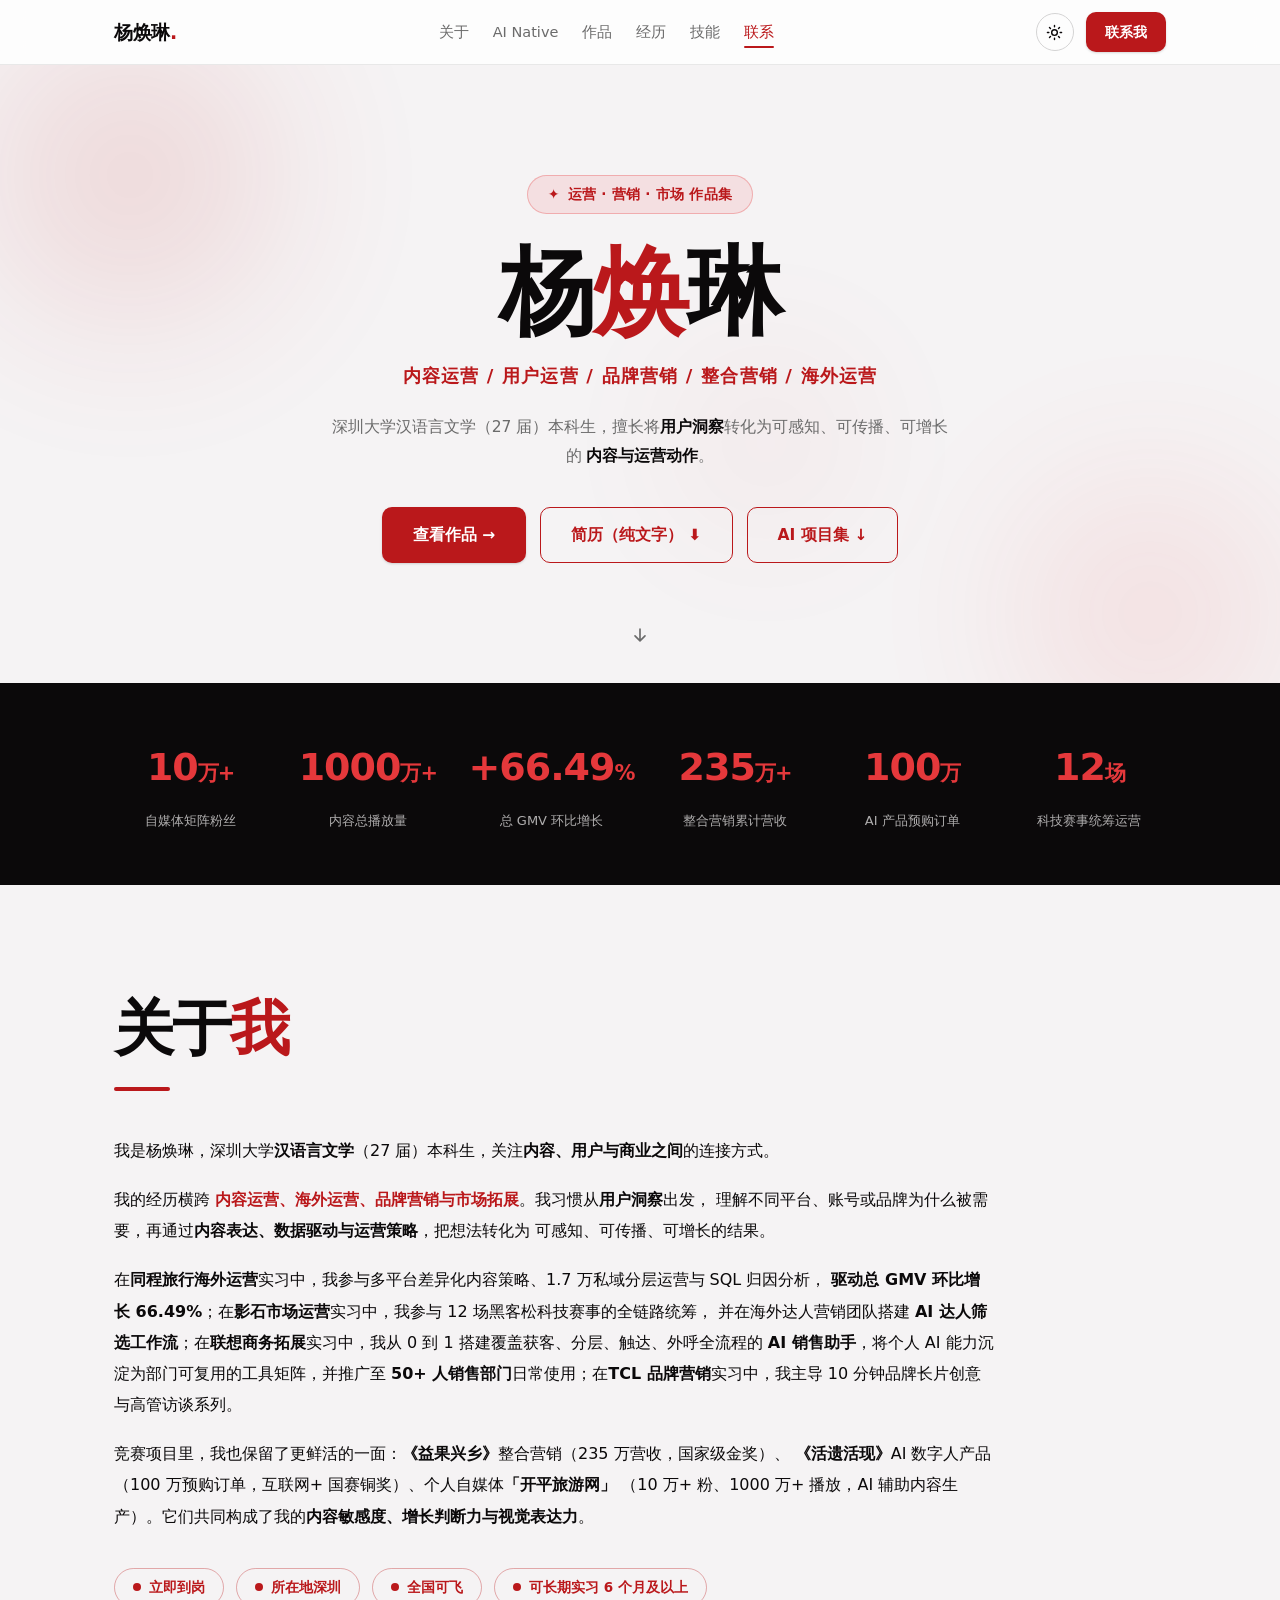
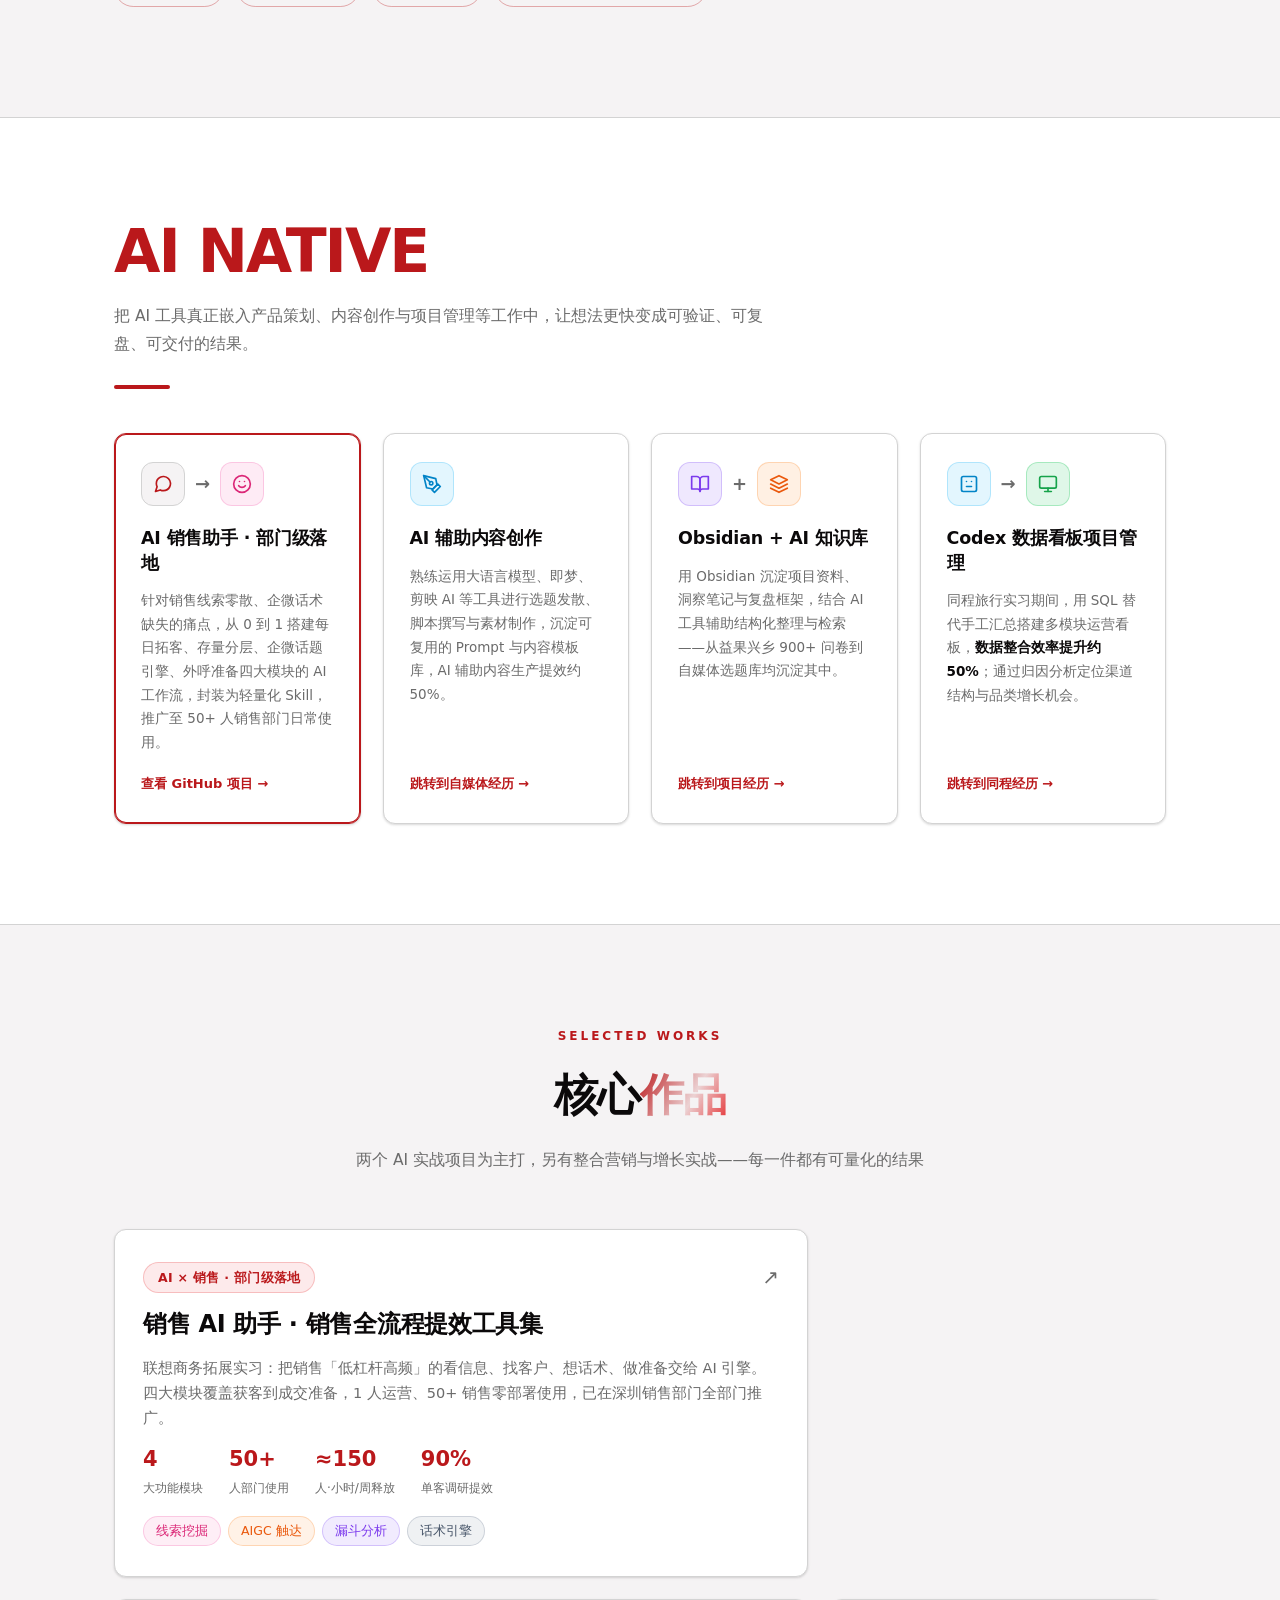
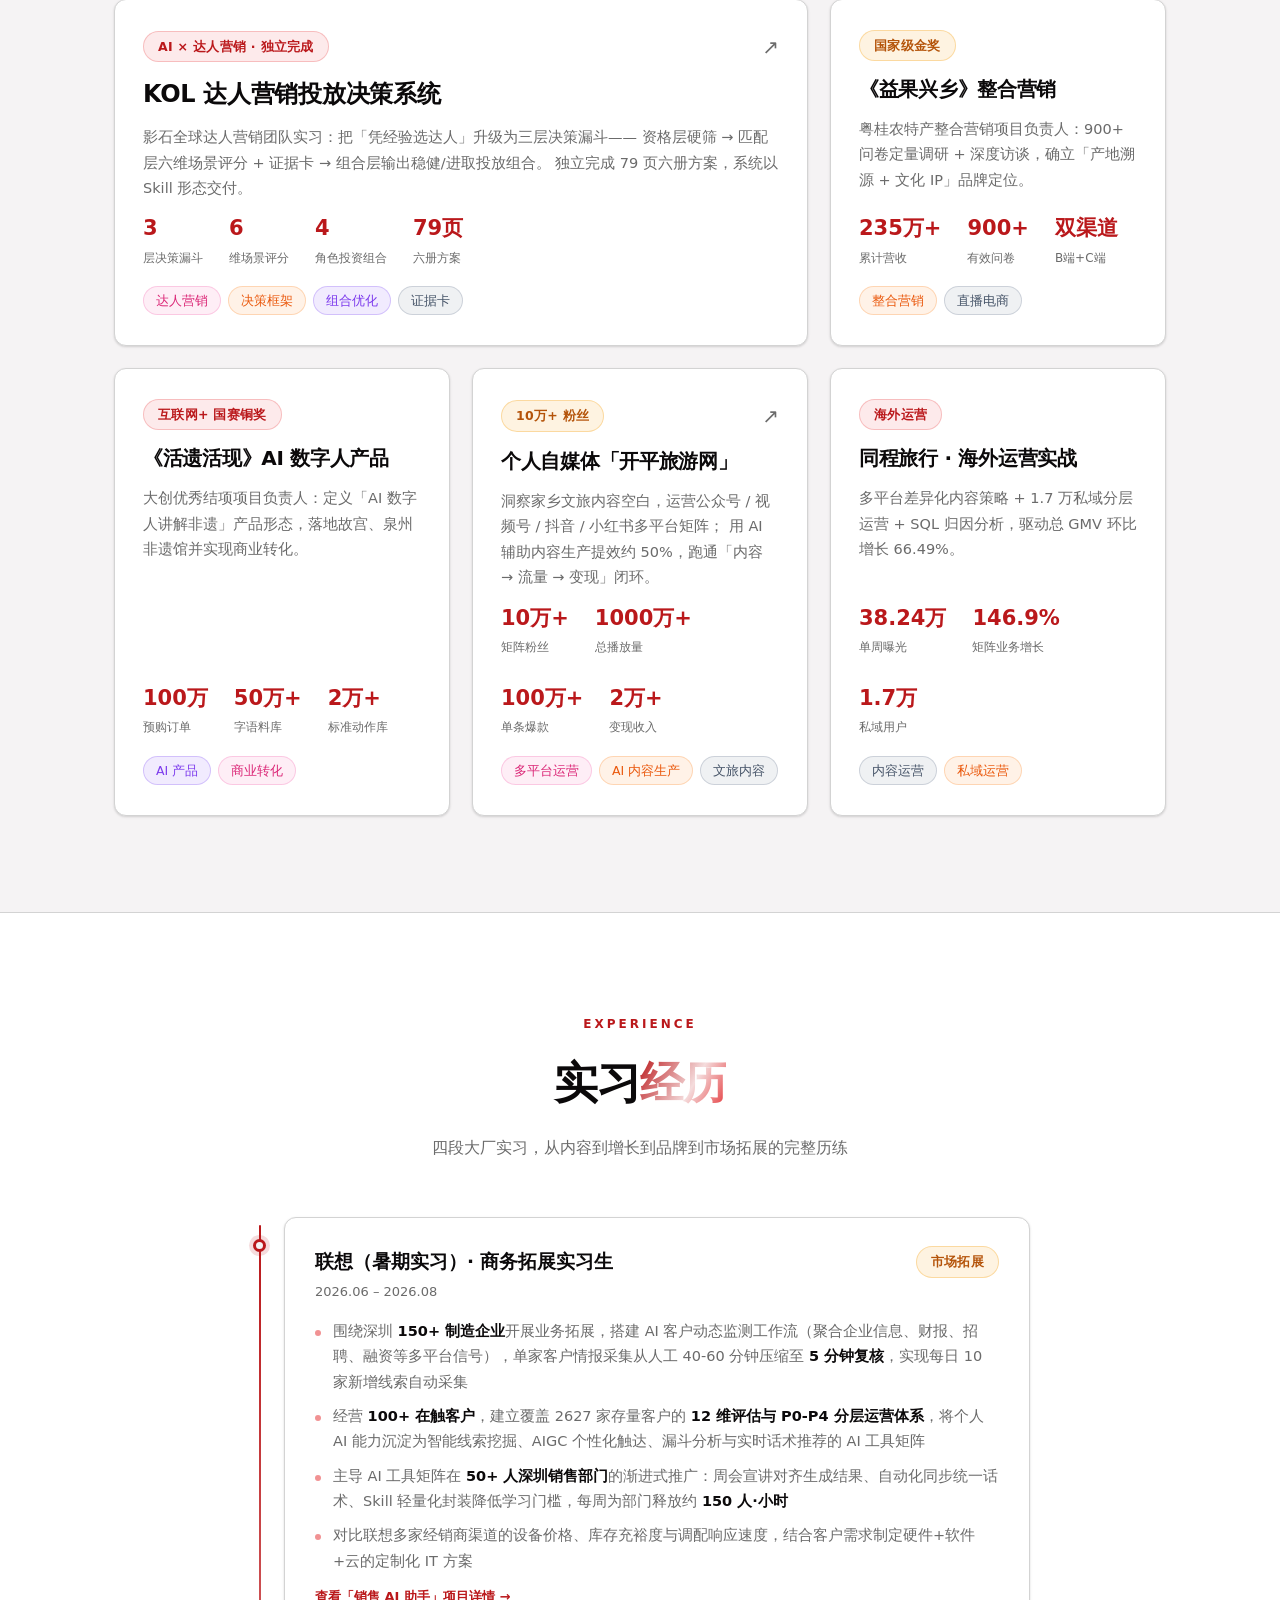
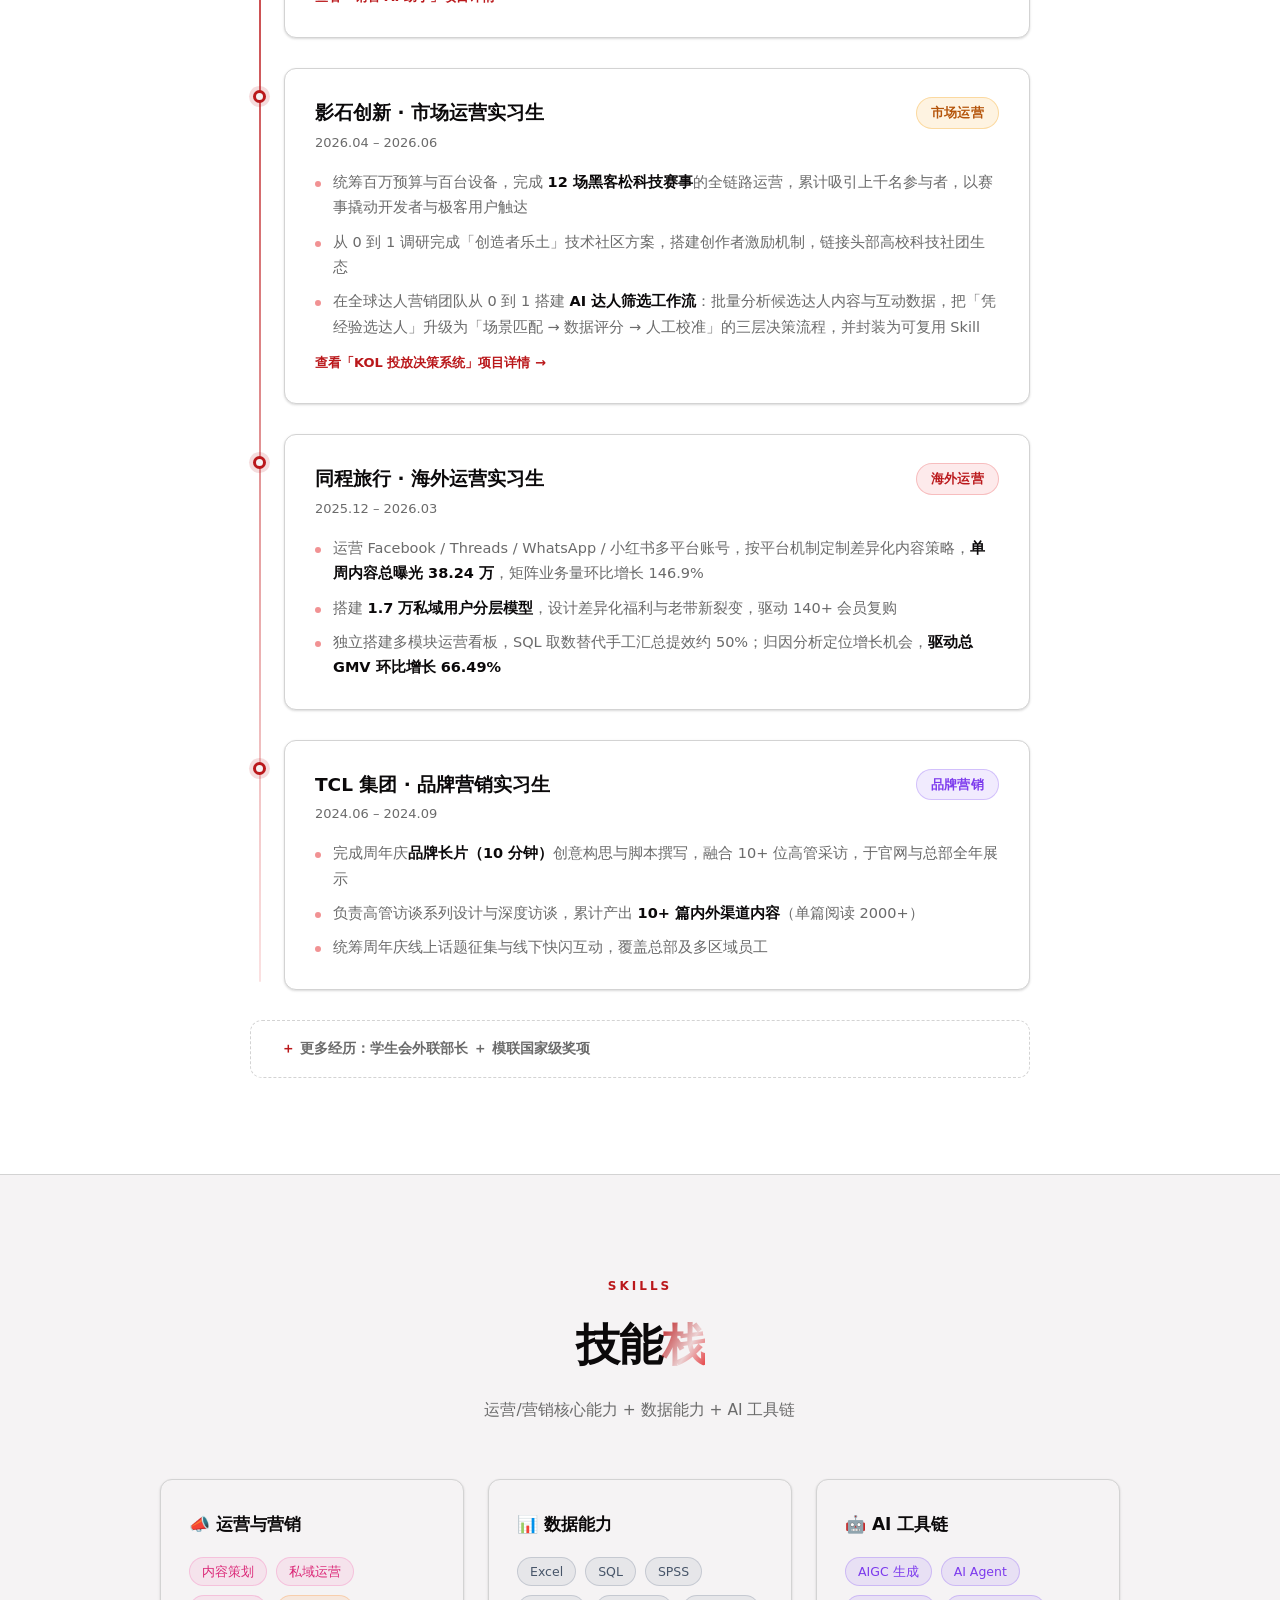
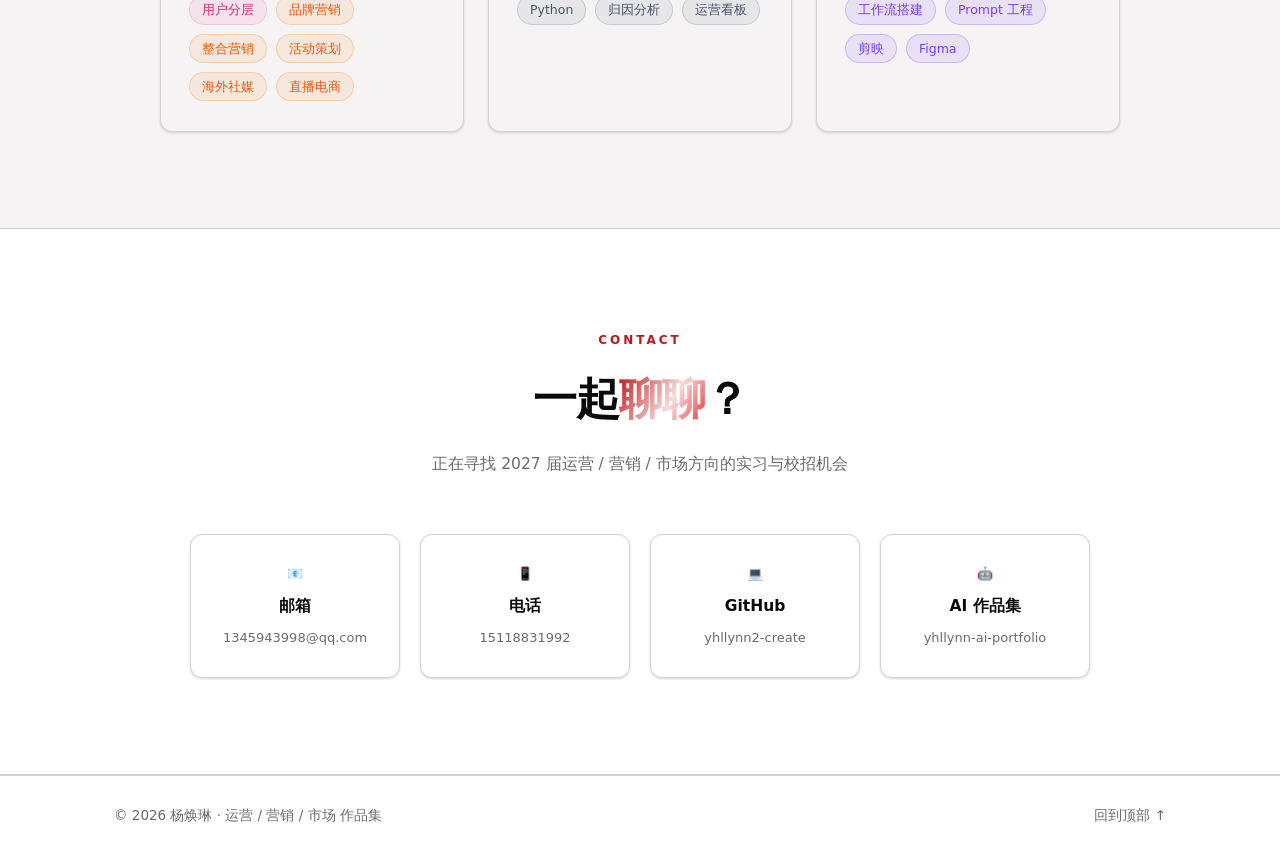
==== commit 3bd16684: "feat: 新增两个 AI 项目详情子页面（联想销售AI助手 + 影石KOL决策系统），首页双主打展示" ====
--- a/index.html
+++ b/index.html
@@ -79,8 +79,8 @@
           <a href="#contact" class="btn btn-outline btn-lg">
             简历（纯文字） ⬇
           </a>
-          <a href="https://github.com/yhllynn2-create/yhllynn-ai-portfolio" target="_blank" rel="noopener" class="btn btn-outline btn-lg">
-            AI 作品集 ⬇
+          <a href="#works" class="btn btn-outline btn-lg">
+            AI 项目集 ↓
           </a>
         </div>
       </div>
@@ -174,7 +174,7 @@
         </div>
 
         <div class="ai-grid">
-          <a href="https://github.com/yhllynn2-create/yhllynn-ai-portfolio/tree/main/sales-ai-boost" target="_blank" rel="noopener" class="ai-card ai-card-active reveal">
+          <a href="project-sales-ai.html" class="ai-card ai-card-active reveal">
             <div class="ai-card-icons">
               <span class="ai-icon-box">
                 <svg viewBox="0 0 24 24" fill="none" stroke="currentColor" stroke-width="2" stroke-linecap="round" stroke-linejoin="round"><path d="M21 11.5a8.38 8.38 0 0 1-.9 3.8 8.5 8.5 0 0 1-7.6 4.7 8.38 8.38 0 0 1-3.8-.9L3 21l1.9-5.7a8.38 8.38 0 0 1-.9-3.8 8.5 8.5 0 0 1 4.7-7.6 8.38 8.38 0 0 1 3.8-.9h.5a8.48 8.48 0 0 1 8 8v.5z"/></svg>
@@ -247,30 +247,57 @@
         <div class="section-head reveal">
           <span class="section-kicker">SELECTED WORKS</span>
           <h2 class="section-title">核心<span class="gradient-text">作品</span></h2>
-          <p class="section-desc">从整合营销实战到 AI×营销方案，每一件都有可量化的结果</p>
+          <p class="section-desc">两个 AI 实战项目为主打，另有整合营销与增长实战——每一件都有可量化的结果</p>
         </div>
         <div class="bento-grid">
-          <!-- 大卡片：AI 作品集 -->
-          <a href="https://github.com/yhllynn2-create/yhllynn-ai-portfolio" target="_blank" rel="noopener" class="bento-card bento-lg reveal">
+          <!-- 大卡片：联想 销售 AI 助手 -->
+          <a href="project-sales-ai.html" class="bento-card bento-lg reveal">
             <div class="bento-top">
-              <span class="badge badge-red">AI × 营销</span>
+              <span class="badge badge-red">AI × 销售 · 部门级落地</span>
               <span class="bento-arrow">↗</span>
             </div>
-            <h3 class="bento-title">AI 作品集 · 销售 AI 助手 + 达人投放决策系统</h3>
+            <h3 class="bento-title">销售 AI 助手 · 销售全流程提效工具集</h3>
             <p class="bento-desc">
-              销售 AI 助手：四模块工作流覆盖获客、分层、触达到外呼准备，已推广至 50+ 人销售部门日常使用；
-              达人投放决策系统：把「凭经验选达人」升级为「场景匹配 → 数据评分 → 人工校准」的三层决策流程。两套系统均封装为可复用 Skill。
+              联想商务拓展实习：把销售「低杠杆高频」的看信息、找客户、想话术、做准备交给 AI 引擎。
+              四大模块覆盖获客到成交准备，1 人运营、50+ 销售零部署使用，已在深圳销售部门全部门推广。
             </p>
             <div class="bento-stats">
               <div><b>4</b><span>大功能模块</span></div>
-              <div><b>50+</b><span>人部门推广</span></div>
-              <div><b>3</b><span>层决策框架</span></div>
+              <div><b>50+</b><span>人部门使用</span></div>
+              <div><b>≈150</b><span>人·小时/周释放</span></div>
+              <div><b>90%</b><span>单客调研提效</span></div>
+            </div>
+            <div class="bento-tags">
+              <span class="tag tag-pink">线索挖掘</span>
+              <span class="tag tag-orange">AIGC 触达</span>
+              <span class="tag tag-violet">漏斗分析</span>
+              <span class="tag tag-slate">话术引擎</span>
+            </div>
+          </a>
+
+          <!-- 大卡片：影石 KOL 达人营销投放决策系统 -->
+          <a href="project-insta360-kol.html" class="bento-card bento-lg reveal">
+            <div class="bento-top">
+              <span class="badge badge-red">AI × 达人营销 · 独立完成</span>
+              <span class="bento-arrow">↗</span>
+            </div>
+            <h3 class="bento-title">KOL 达人营销投放决策系统</h3>
+            <p class="bento-desc">
+              影石全球达人营销团队实习：把「凭经验选达人」升级为三层决策漏斗——
+              资格层硬筛 → 匹配层六维场景评分 + 证据卡 → 组合层输出稳健/进取投放组合。
+              独立完成 79 页六册方案，系统以 Skill 形态交付。
+            </p>
+            <div class="bento-stats">
+              <div><b>3</b><span>层决策漏斗</span></div>
+              <div><b>6</b><span>维场景评分</span></div>
+              <div><b>4</b><span>角色投资组合</span></div>
+              <div><b>79页</b><span>六册方案</span></div>
             </div>
             <div class="bento-tags">
               <span class="tag tag-pink">达人营销</span>
               <span class="tag tag-orange">决策框架</span>
-              <span class="tag tag-violet">AI Agent</span>
-              <span class="tag tag-slate">零代码实现</span>
+              <span class="tag tag-violet">组合优化</span>
+              <span class="tag tag-slate">证据卡</span>
             </div>
           </a>
 
@@ -387,6 +414,7 @@
                 <li>主导 AI 工具矩阵在 <b>50+ 人深圳销售部门</b>的渐进式推广：周会宣讲对齐生成结果、自动化同步统一话术、Skill 轻量化封装降低学习门槛，每周为部门释放约 <b>150 人·小时</b></li>
                 <li>对比联想多家经销商渠道的设备价格、库存充裕度与调配响应速度，结合客户需求制定硬件+软件+云的定制化 IT 方案</li>
               </ul>
+              <a href="project-sales-ai.html" class="ai-card-link" style="margin-top: 12px; display: inline-block;">查看「销售 AI 助手」项目详情 →</a>
             </div>
           </div>
           <!-- 影石 -->
@@ -405,6 +433,7 @@
                 <li>从 0 到 1 调研完成「创造者乐土」技术社区方案，搭建创作者激励机制，链接头部高校科技社团生态</li>
                 <li>在全球达人营销团队从 0 到 1 搭建 <b>AI 达人筛选工作流</b>：批量分析候选达人内容与互动数据，把「凭经验选达人」升级为「场景匹配 → 数据评分 → 人工校准」的三层决策流程，并封装为可复用 Skill</li>
               </ul>
+              <a href="project-insta360-kol.html" class="ai-card-link" style="margin-top: 12px; display: inline-block;">查看「KOL 投放决策系统」项目详情 →</a>
             </div>
           </div>
           <!-- 同程 -->
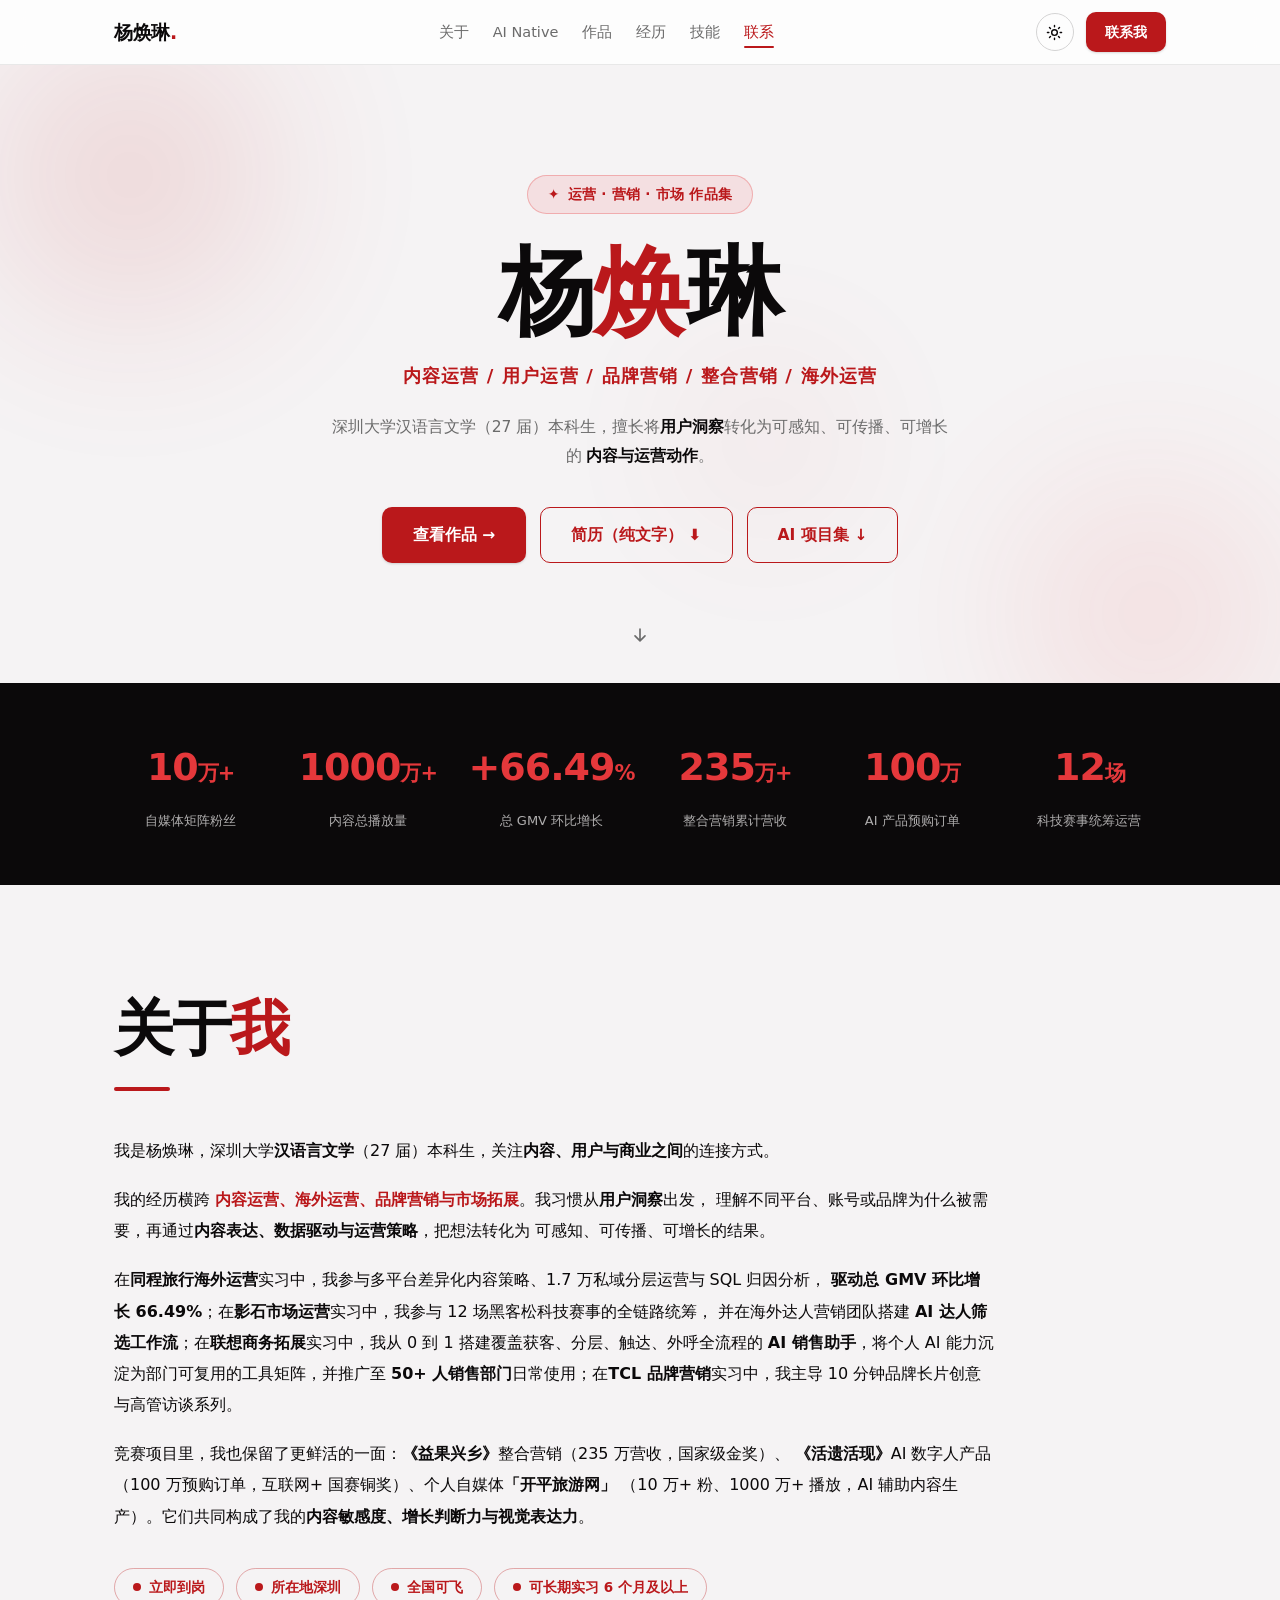
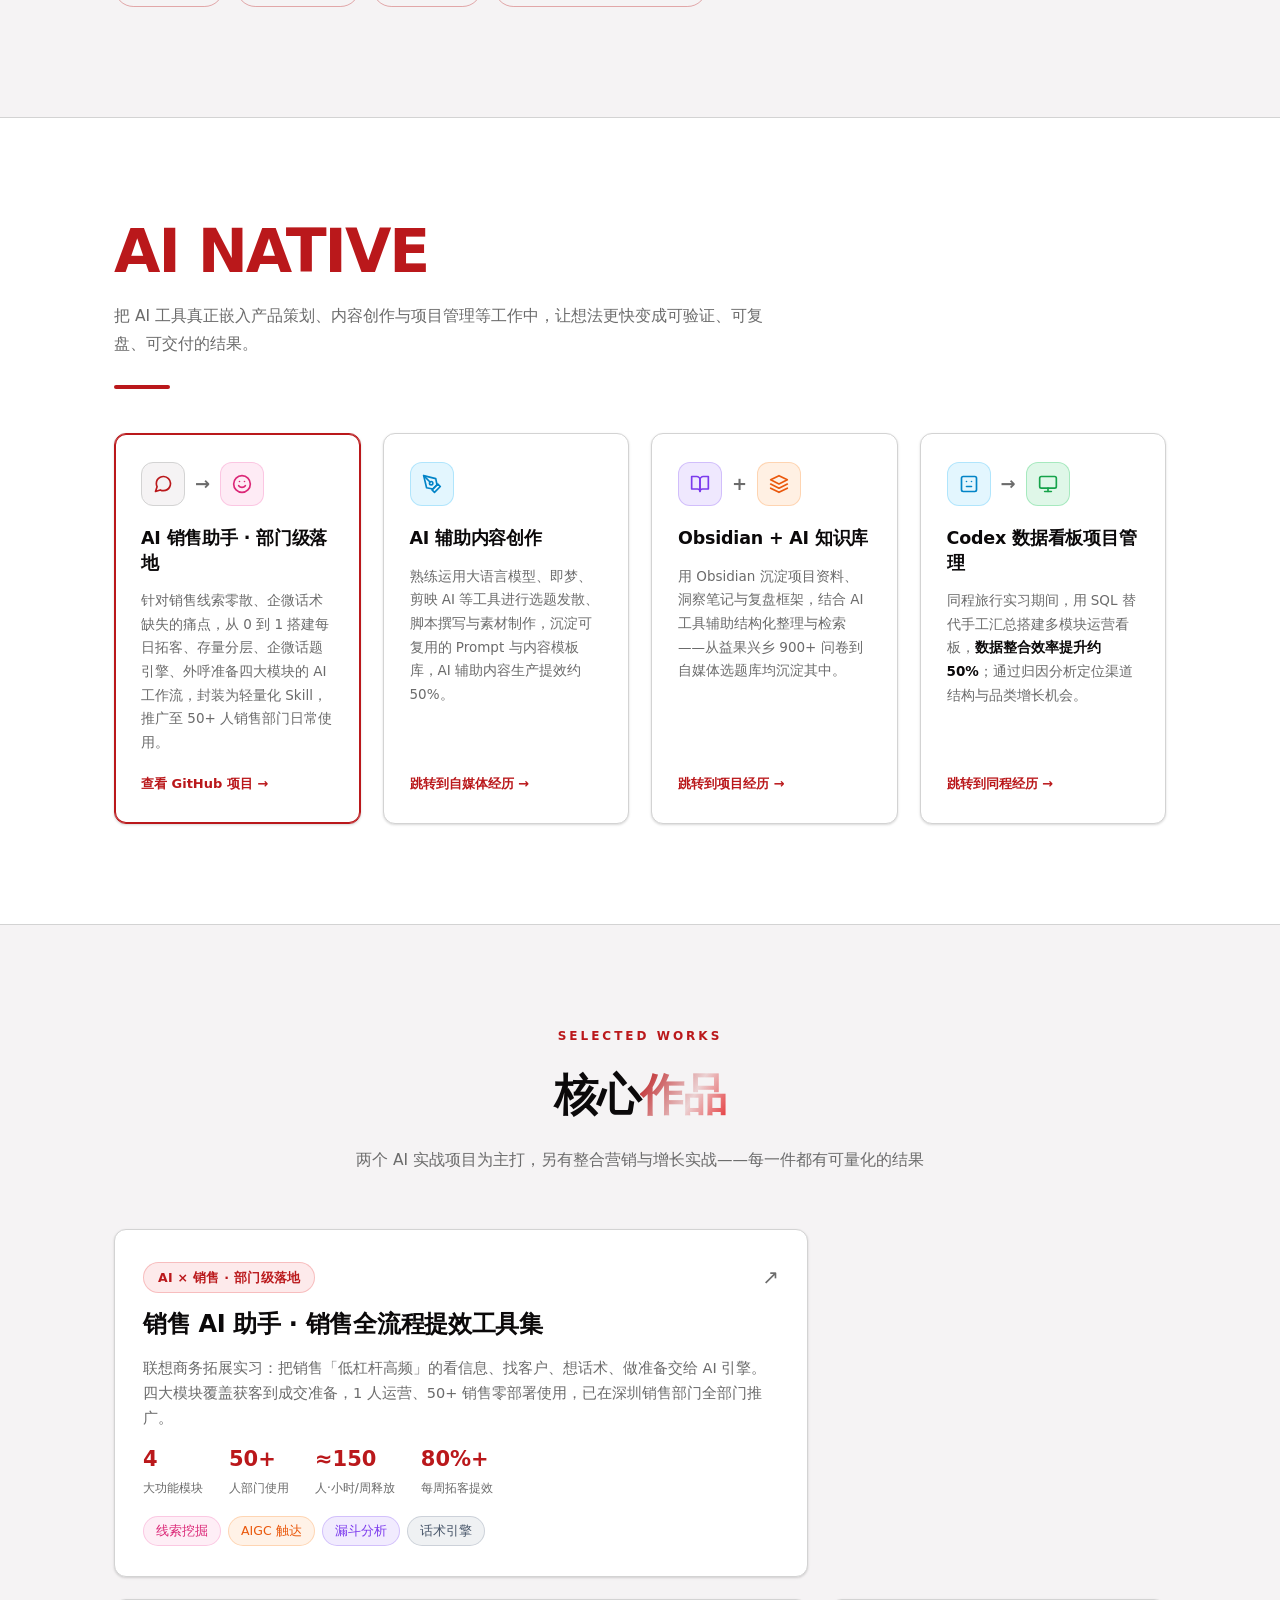
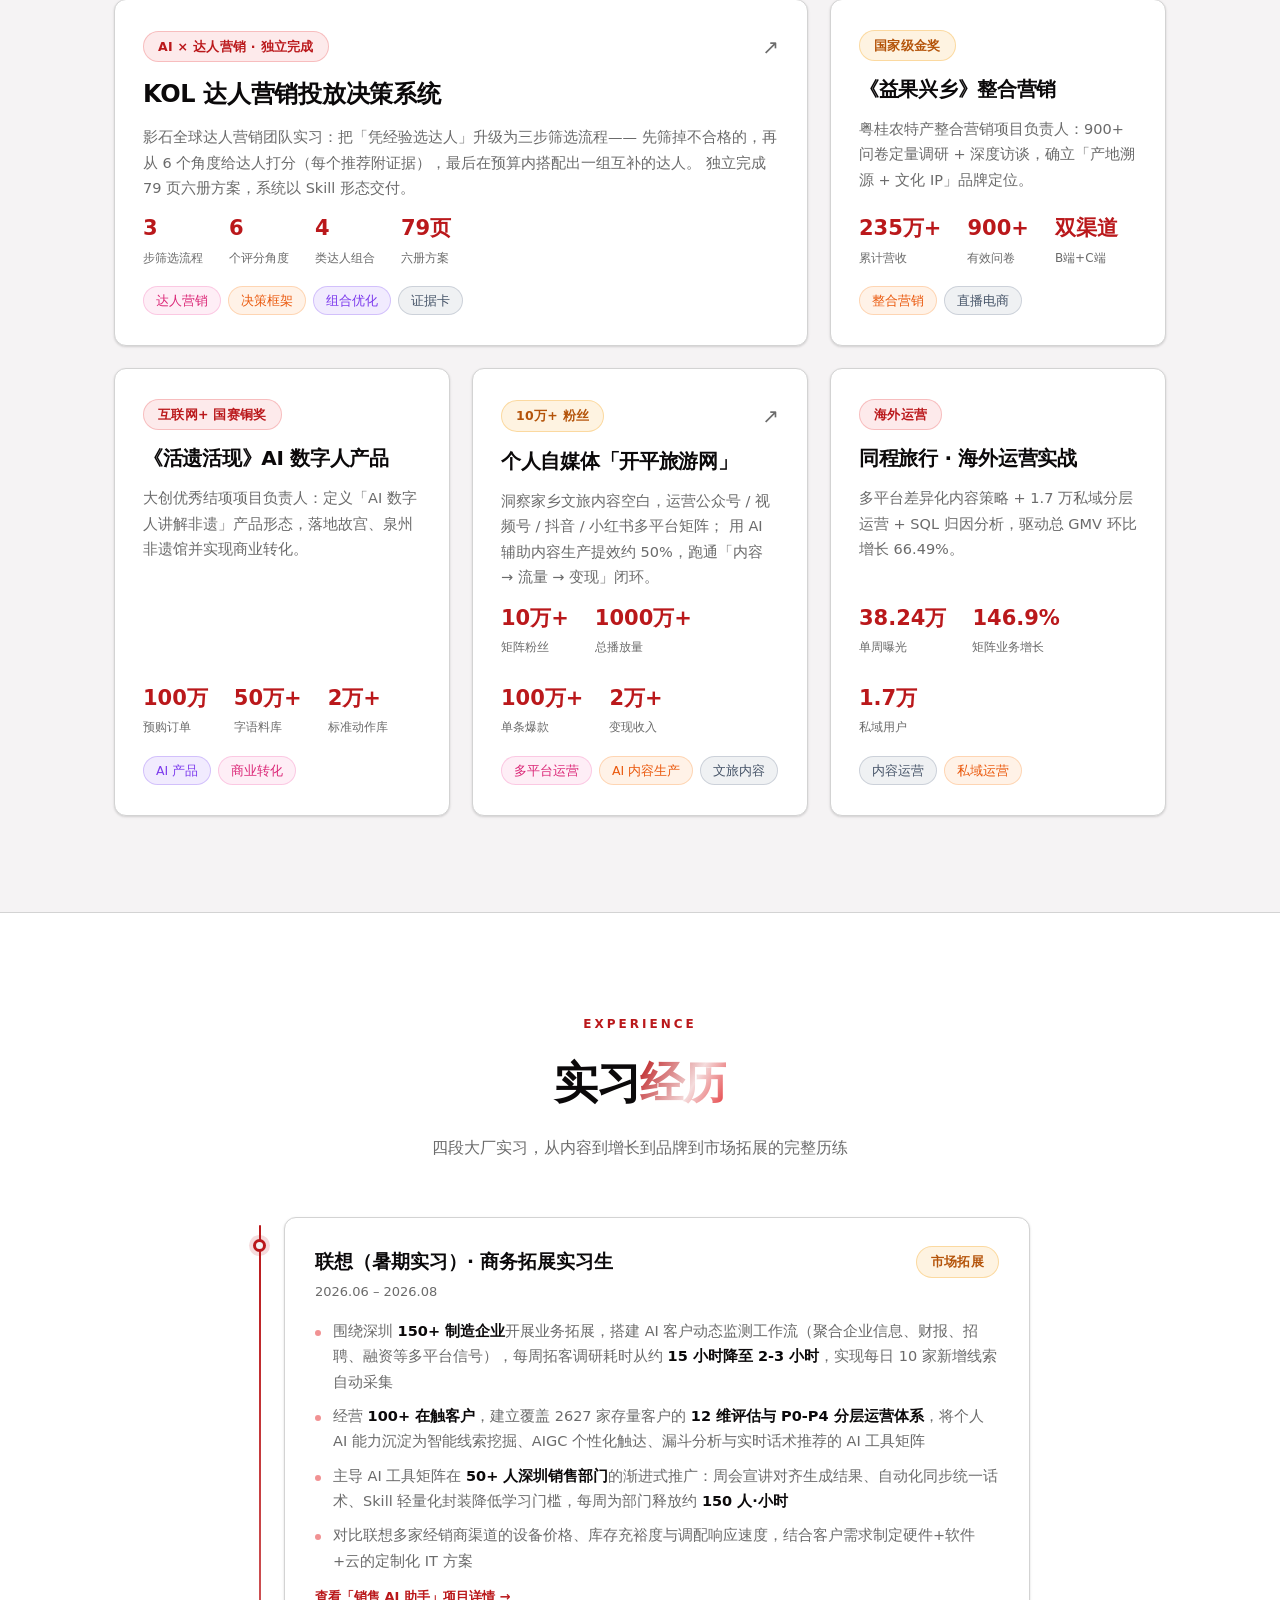
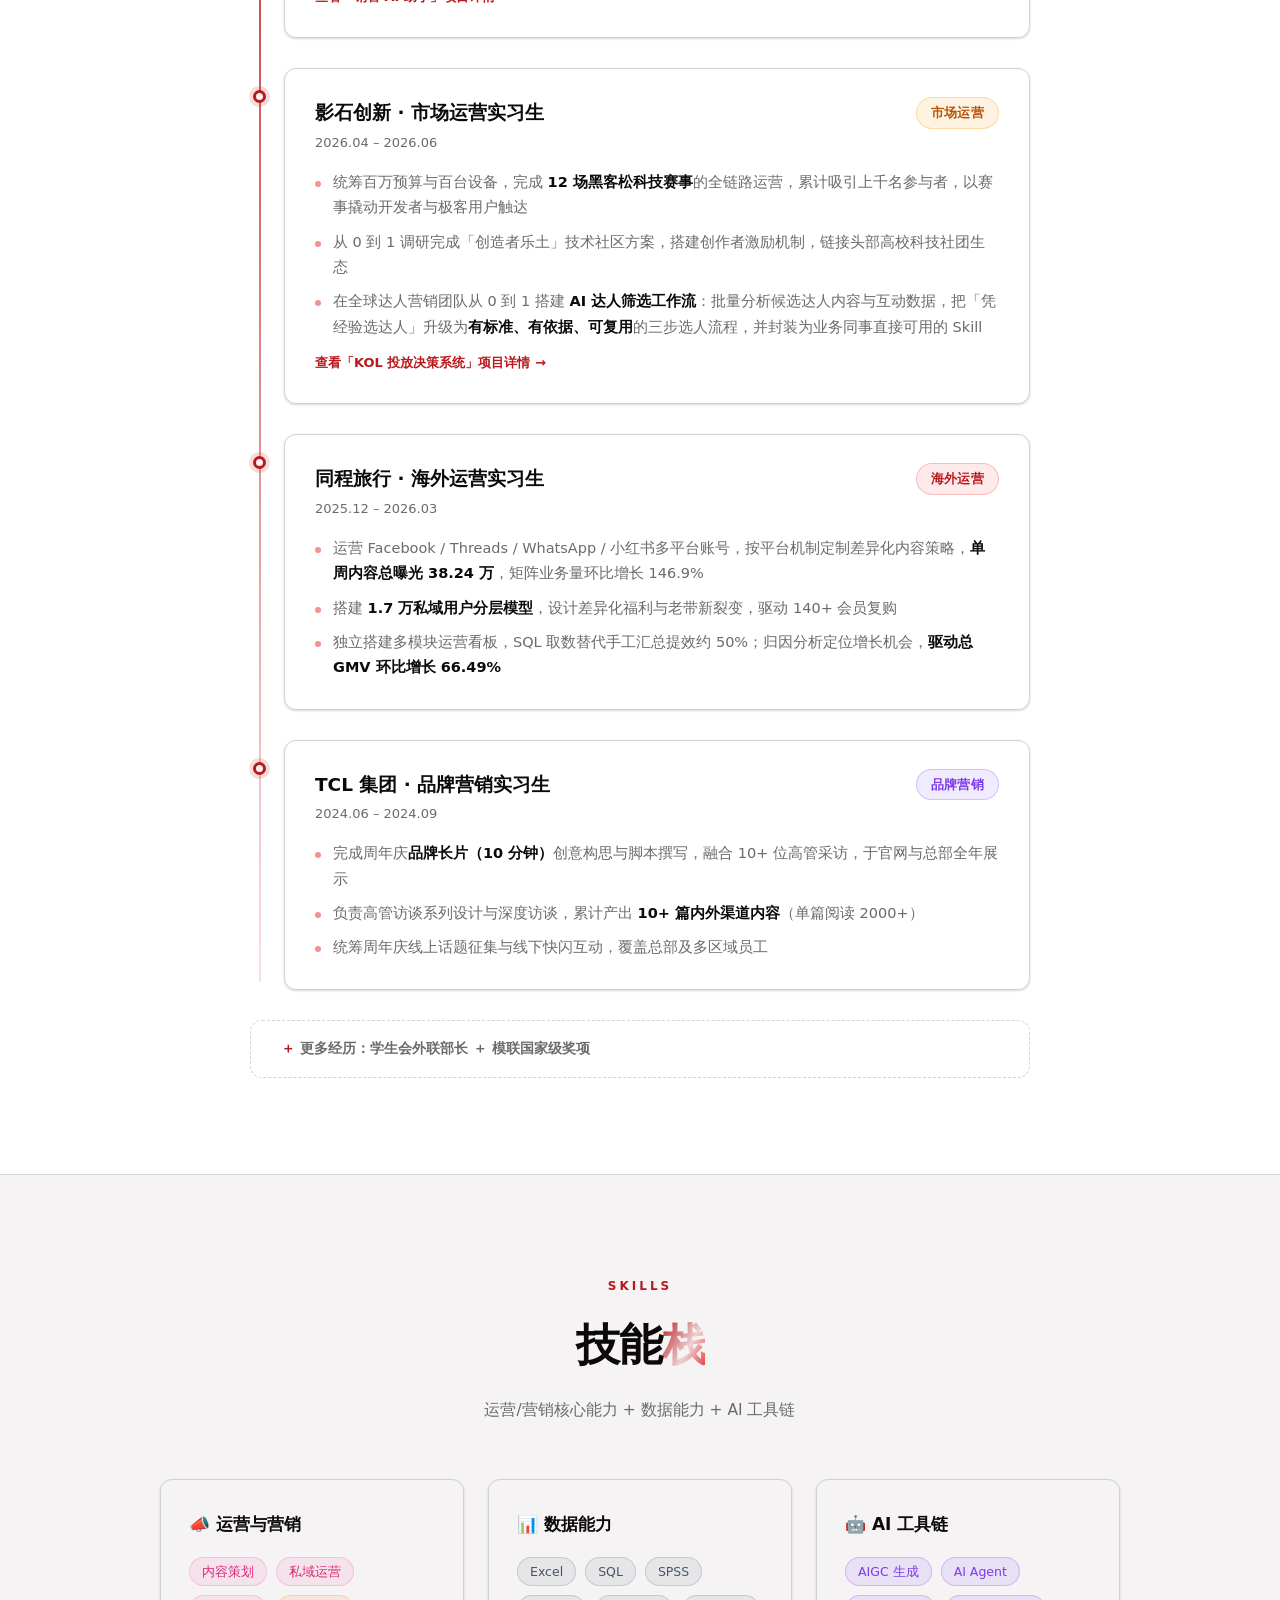
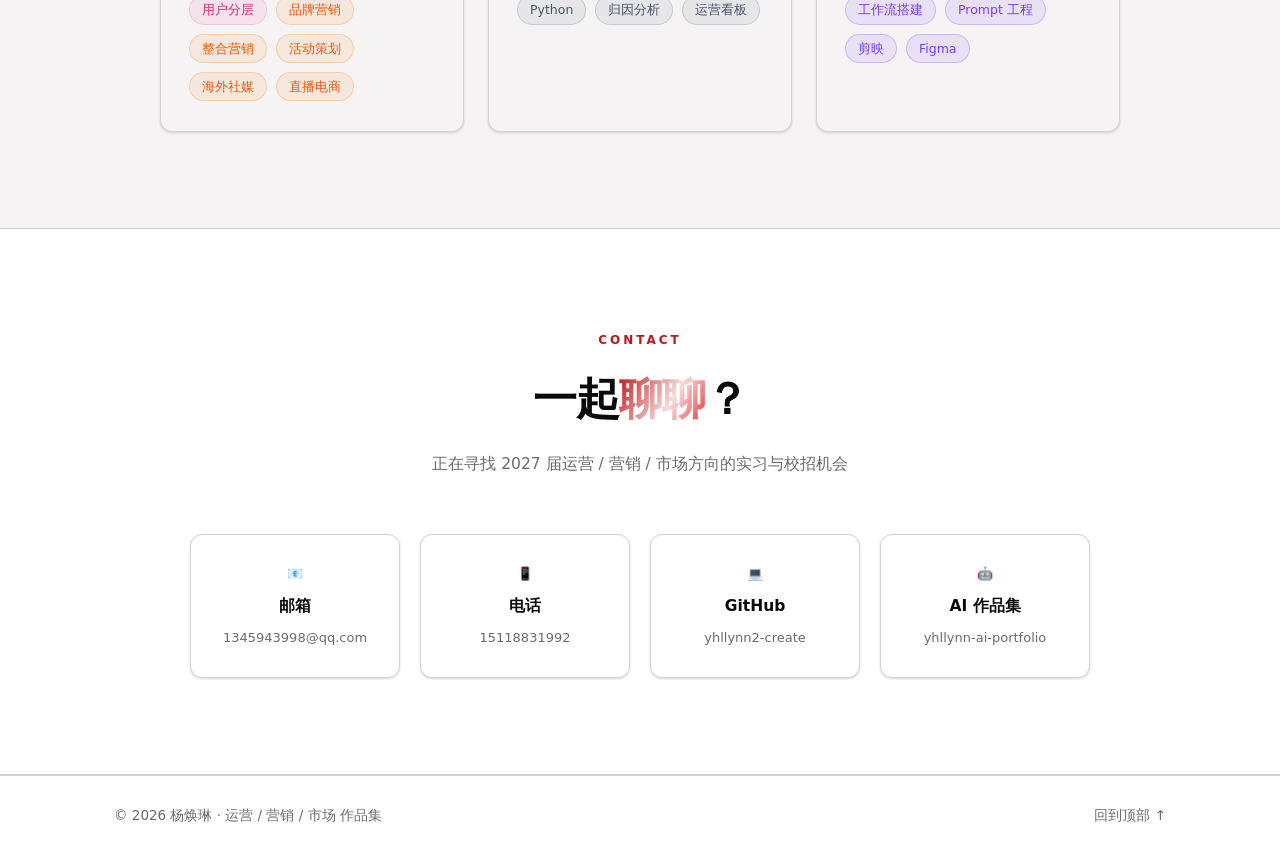
==== commit 493bff04: "fix: 修正联想时间口径(拓客15h/周)、精简模块说明；影石页删除效果节并改写为通俗表达" ====
--- a/index.html
+++ b/index.html
@@ -265,7 +265,7 @@
               <div><b>4</b><span>大功能模块</span></div>
               <div><b>50+</b><span>人部门使用</span></div>
               <div><b>≈150</b><span>人·小时/周释放</span></div>
-              <div><b>90%</b><span>单客调研提效</span></div>
+              <div><b>80%+</b><span>每周拓客提效</span></div>
             </div>
             <div class="bento-tags">
               <span class="tag tag-pink">线索挖掘</span>
@@ -283,14 +283,14 @@
             </div>
             <h3 class="bento-title">KOL 达人营销投放决策系统</h3>
             <p class="bento-desc">
-              影石全球达人营销团队实习：把「凭经验选达人」升级为三层决策漏斗——
-              资格层硬筛 → 匹配层六维场景评分 + 证据卡 → 组合层输出稳健/进取投放组合。
+              影石全球达人营销团队实习：把「凭经验选达人」升级为三步筛选流程——
+              先筛掉不合格的，再从 6 个角度给达人打分（每个推荐附证据），最后在预算内搭配出一组互补的达人。
               独立完成 79 页六册方案，系统以 Skill 形态交付。
             </p>
             <div class="bento-stats">
-              <div><b>3</b><span>层决策漏斗</span></div>
-              <div><b>6</b><span>维场景评分</span></div>
-              <div><b>4</b><span>角色投资组合</span></div>
+              <div><b>3</b><span>步筛选流程</span></div>
+              <div><b>6</b><span>个评分角度</span></div>
+              <div><b>4</b><span>类达人组合</span></div>
               <div><b>79页</b><span>六册方案</span></div>
             </div>
             <div class="bento-tags">
@@ -409,7 +409,7 @@
                 <span class="badge badge-gold">市场拓展</span>
               </div>
               <ul class="timeline-list">
-                <li>围绕深圳 <b>150+ 制造企业</b>开展业务拓展，搭建 AI 客户动态监测工作流（聚合企业信息、财报、招聘、融资等多平台信号），单家客户情报采集从人工 40-60 分钟压缩至 <b>5 分钟复核</b>，实现每日 10 家新增线索自动采集</li>
+                <li>围绕深圳 <b>150+ 制造企业</b>开展业务拓展，搭建 AI 客户动态监测工作流（聚合企业信息、财报、招聘、融资等多平台信号），每周拓客调研耗时从约 <b>15 小时降至 2-3 小时</b>，实现每日 10 家新增线索自动采集</li>
                 <li>经营 <b>100+ 在触客户</b>，建立覆盖 2627 家存量客户的 <b>12 维评估与 P0-P4 分层运营体系</b>，将个人 AI 能力沉淀为智能线索挖掘、AIGC 个性化触达、漏斗分析与实时话术推荐的 AI 工具矩阵</li>
                 <li>主导 AI 工具矩阵在 <b>50+ 人深圳销售部门</b>的渐进式推广：周会宣讲对齐生成结果、自动化同步统一话术、Skill 轻量化封装降低学习门槛，每周为部门释放约 <b>150 人·小时</b></li>
                 <li>对比联想多家经销商渠道的设备价格、库存充裕度与调配响应速度，结合客户需求制定硬件+软件+云的定制化 IT 方案</li>
@@ -431,7 +431,7 @@
               <ul class="timeline-list">
                 <li>统筹百万预算与百台设备，完成 <b>12 场黑客松科技赛事</b>的全链路运营，累计吸引上千名参与者，以赛事撬动开发者与极客用户触达</li>
                 <li>从 0 到 1 调研完成「创造者乐土」技术社区方案，搭建创作者激励机制，链接头部高校科技社团生态</li>
-                <li>在全球达人营销团队从 0 到 1 搭建 <b>AI 达人筛选工作流</b>：批量分析候选达人内容与互动数据，把「凭经验选达人」升级为「场景匹配 → 数据评分 → 人工校准」的三层决策流程，并封装为可复用 Skill</li>
+                <li>在全球达人营销团队从 0 到 1 搭建 <b>AI 达人筛选工作流</b>：批量分析候选达人内容与互动数据，把「凭经验选达人」升级为<b>有标准、有依据、可复用</b>的三步选人流程，并封装为业务同事直接可用的 Skill</li>
               </ul>
               <a href="project-insta360-kol.html" class="ai-card-link" style="margin-top: 12px; display: inline-block;">查看「KOL 投放决策系统」项目详情 →</a>
             </div>
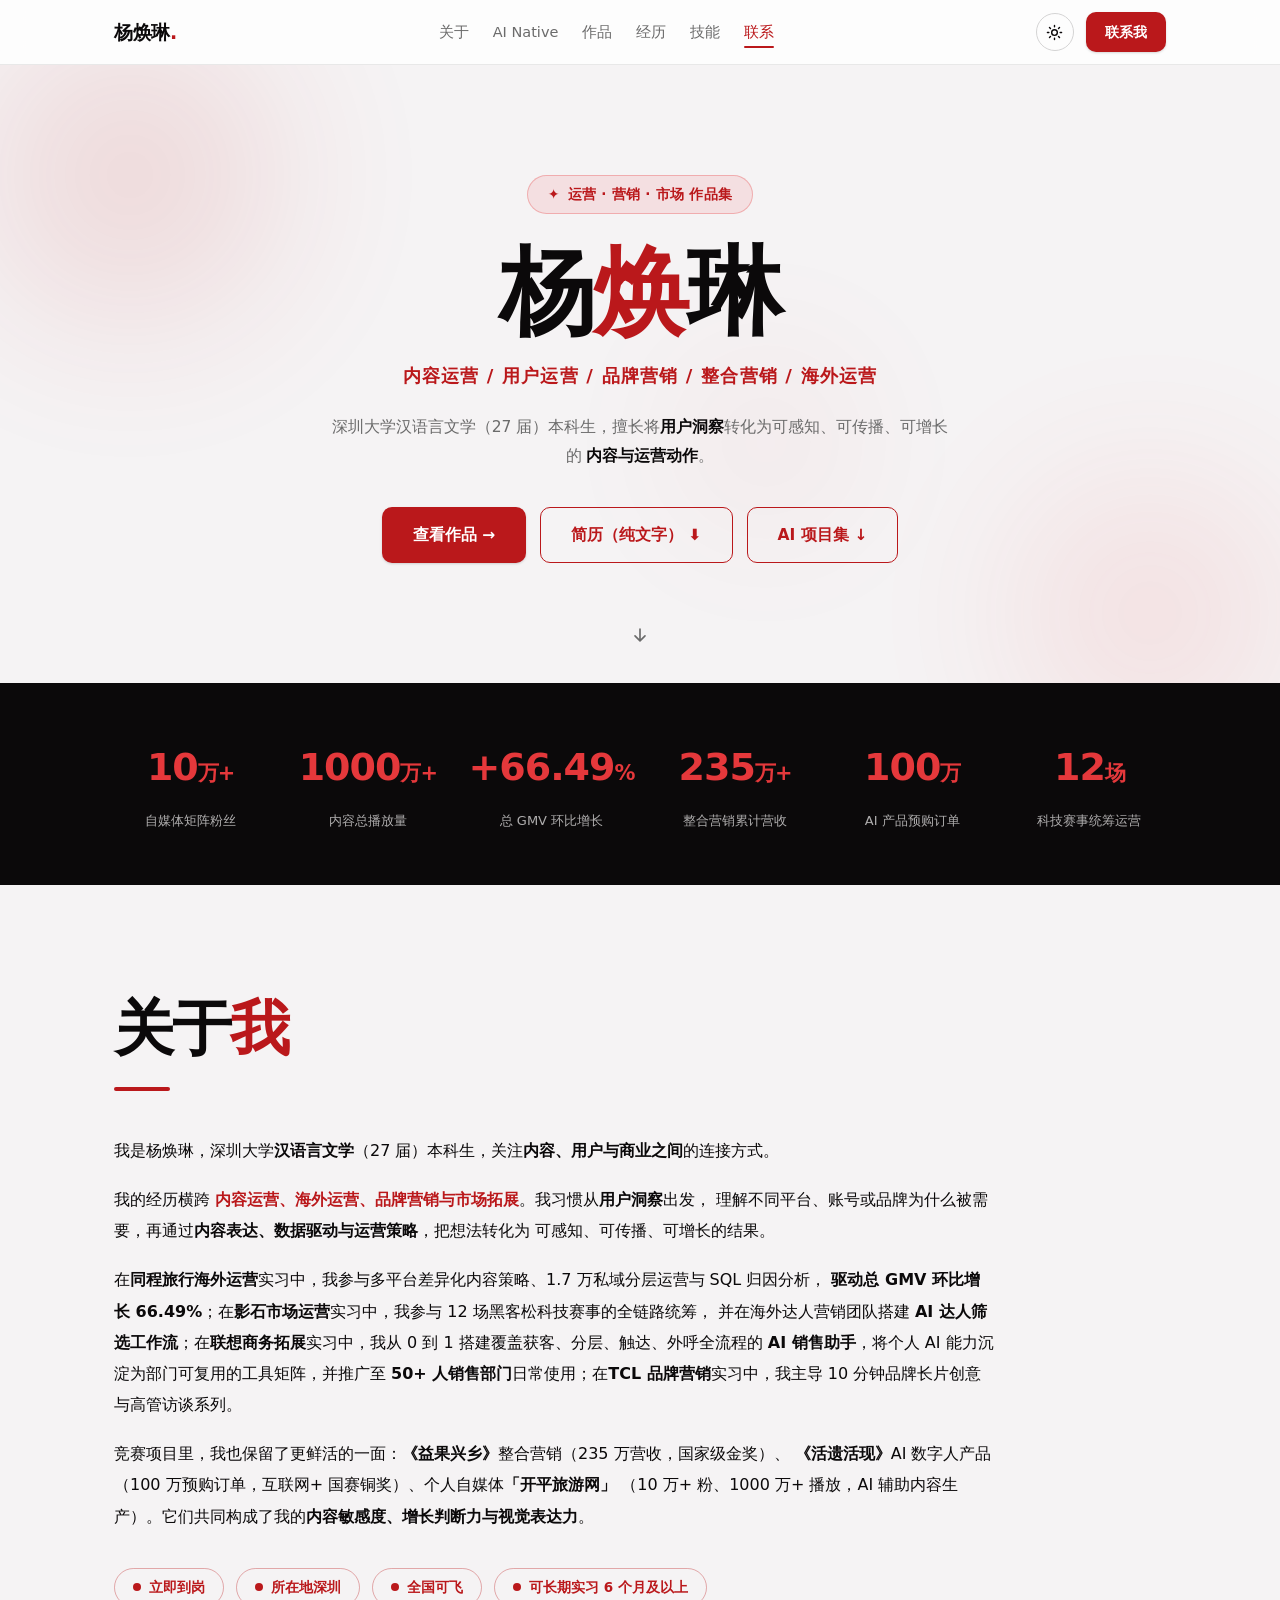
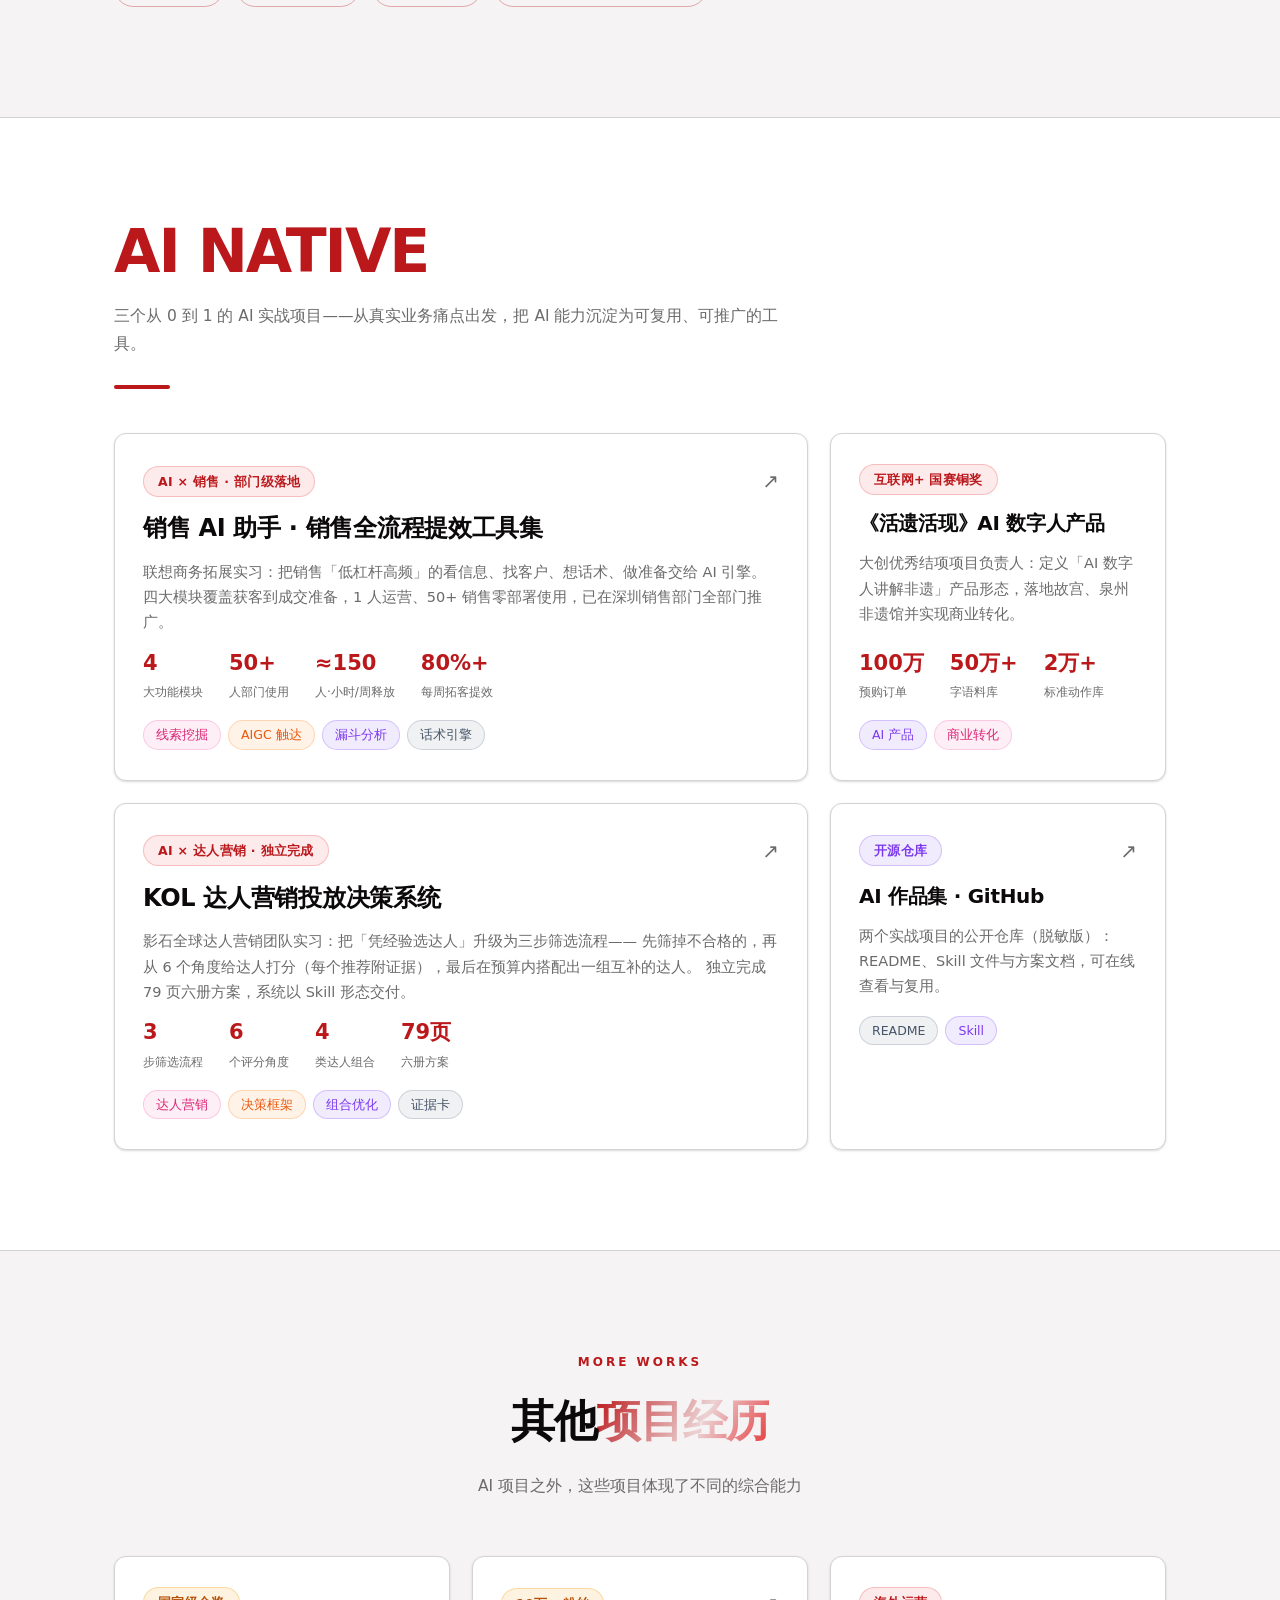
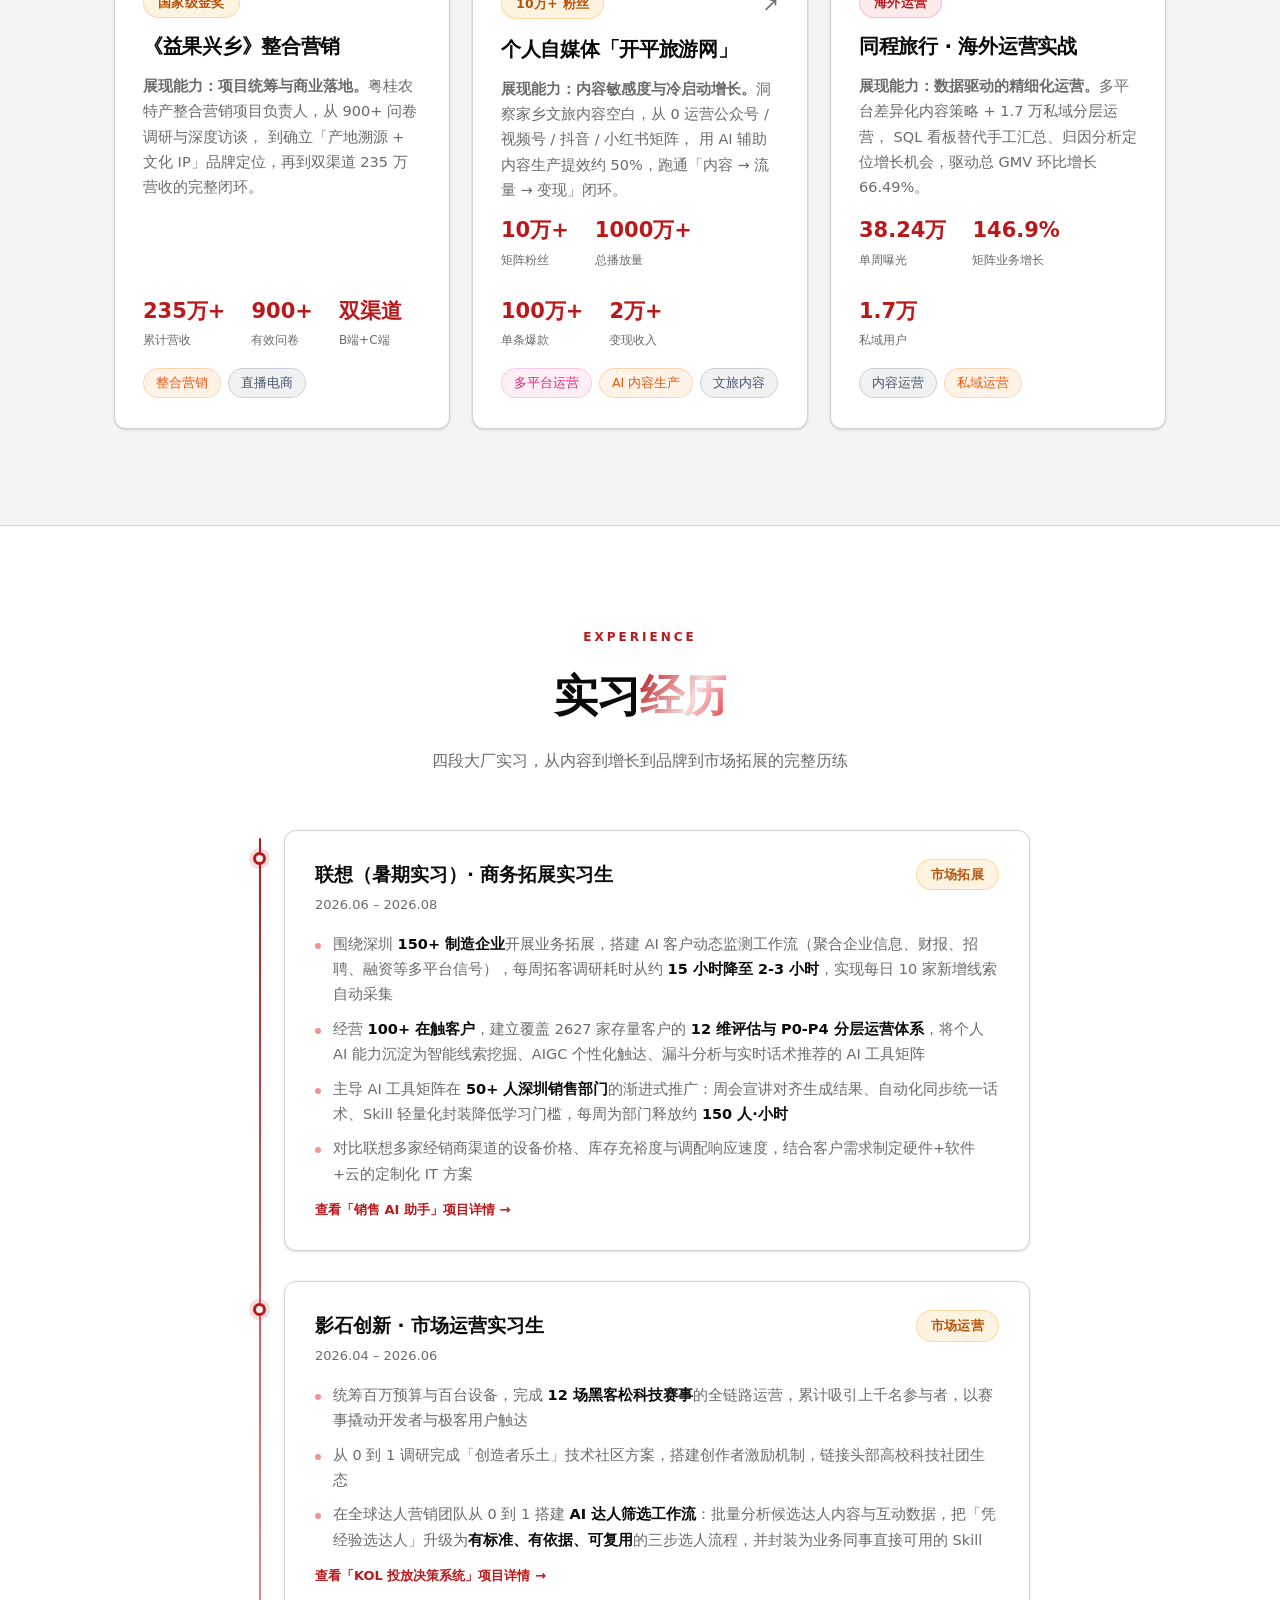
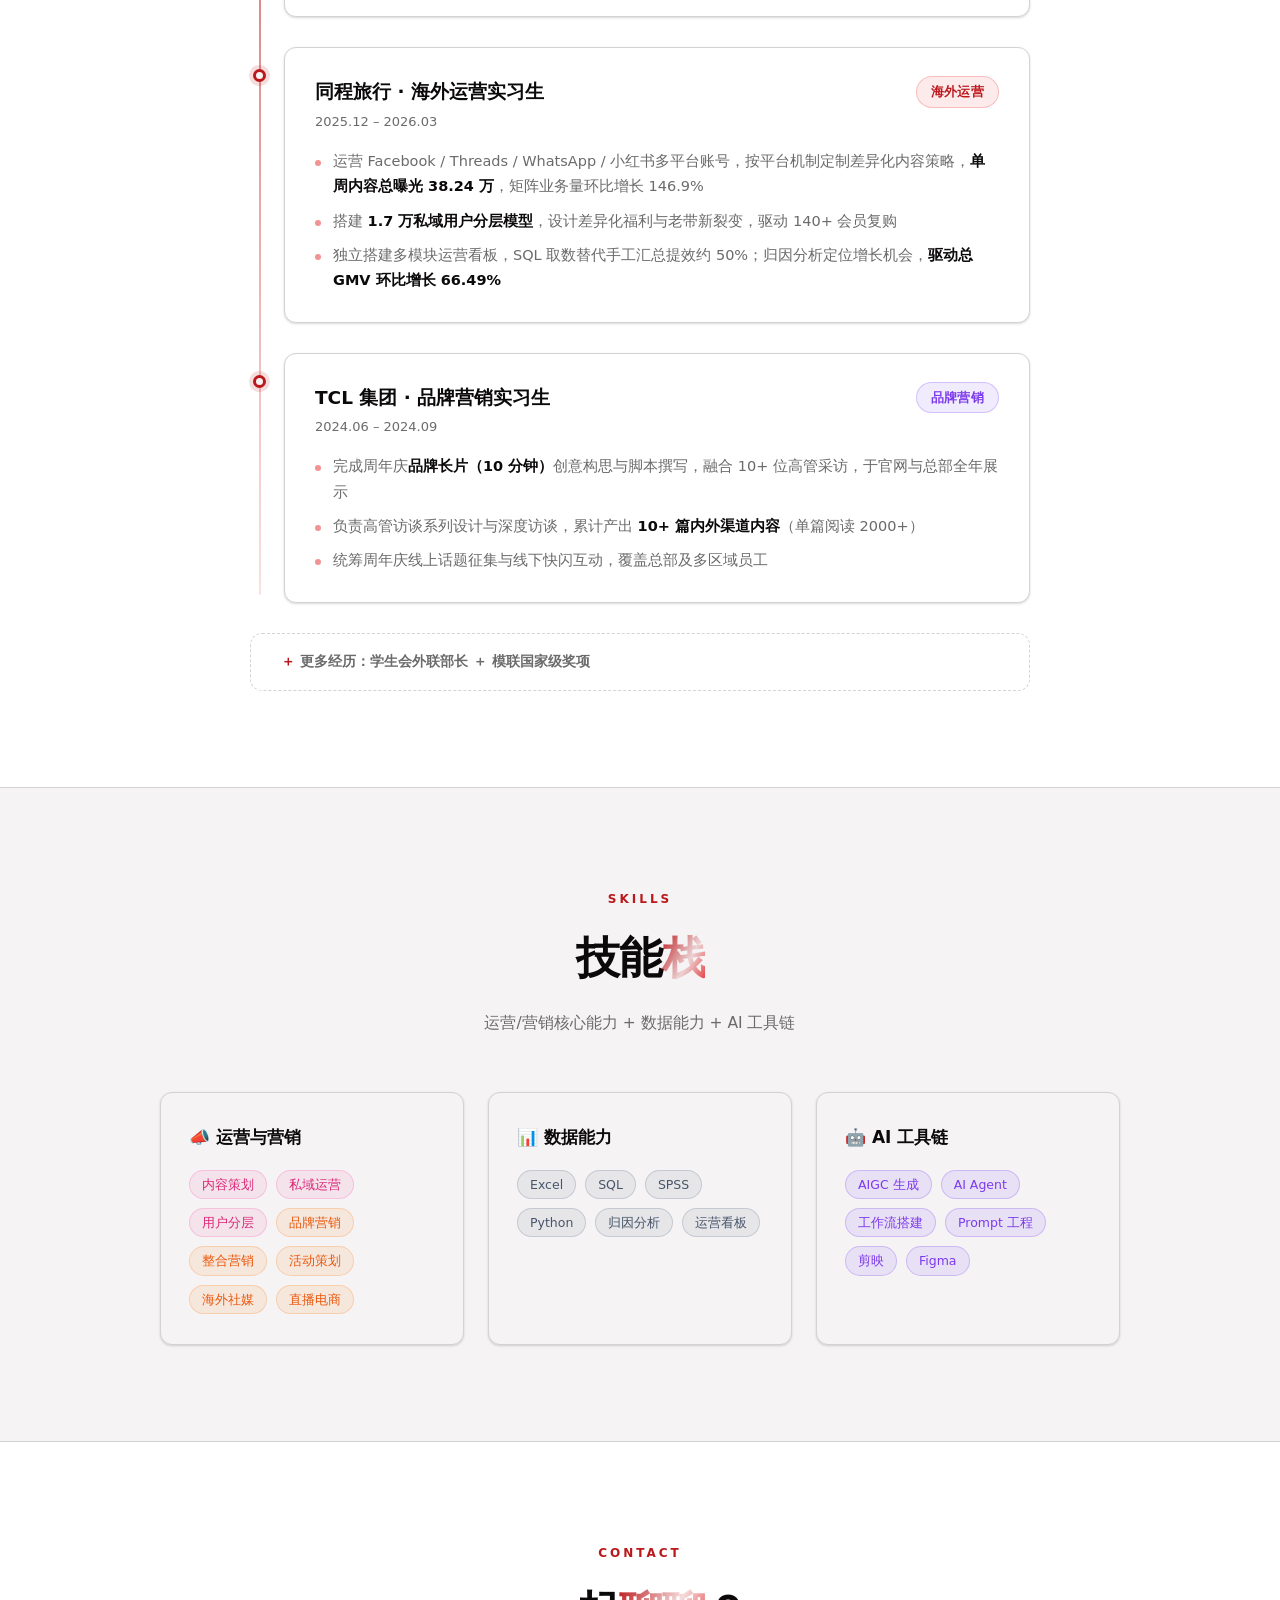
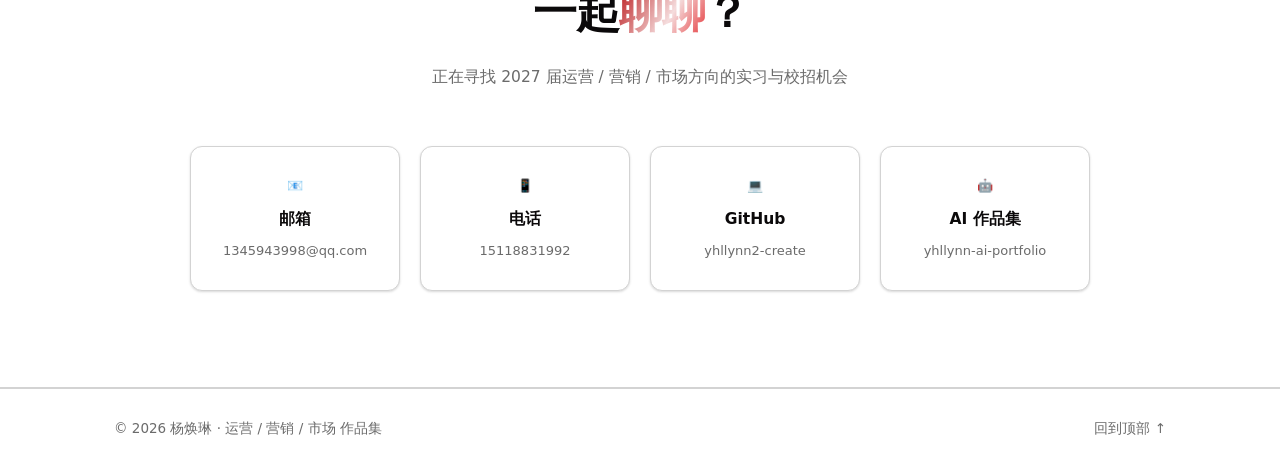
==== commit 998db48e: "feat: AI NATIVE 改为三大 AI 项目主打，其余项目独立为「其他项目经历」并标注能力；模块1图脱敏" ====
--- a/index.html
+++ b/index.html
@@ -160,7 +160,7 @@
       </div>
     </section>
 
-    <!-- ===== AI NATIVE（新增 4 卡片） ===== -->
+    <!-- ===== AI NATIVE：三个 AI 实战项目 ===== -->
     <section class="section section-alt ai-native-section" id="ai-native">
       <div class="container">
         <div class="prose-head reveal">
@@ -168,87 +168,11 @@
             <span class="title-red">AI NATIVE</span>
           </h2>
           <p class="prose-subtitle">
-            把 AI 工具真正嵌入产品策划、内容创作与项目管理等工作中，让想法更快变成可验证、可复盘、可交付的结果。
+            三个从 0 到 1 的 AI 实战项目——从真实业务痛点出发，把 AI 能力沉淀为可复用、可推广的工具。
           </p>
           <div class="prose-divider"></div>
         </div>
 
-        <div class="ai-grid">
-          <a href="project-sales-ai.html" class="ai-card ai-card-active reveal">
-            <div class="ai-card-icons">
-              <span class="ai-icon-box">
-                <svg viewBox="0 0 24 24" fill="none" stroke="currentColor" stroke-width="2" stroke-linecap="round" stroke-linejoin="round"><path d="M21 11.5a8.38 8.38 0 0 1-.9 3.8 8.5 8.5 0 0 1-7.6 4.7 8.38 8.38 0 0 1-3.8-.9L3 21l1.9-5.7a8.38 8.38 0 0 1-.9-3.8 8.5 8.5 0 0 1 4.7-7.6 8.38 8.38 0 0 1 3.8-.9h.5a8.48 8.48 0 0 1 8 8v.5z"/></svg>
-              </span>
-              <span class="ai-icon-arrow">→</span>
-              <span class="ai-icon-box ai-icon-pink">
-                <svg viewBox="0 0 24 24" fill="none" stroke="currentColor" stroke-width="2" stroke-linecap="round" stroke-linejoin="round"><circle cx="12" cy="12" r="10"/><path d="M8 14s1.5 2 4 2 4-2 4-2"/><line x1="9" y1="9" x2="9.01" y2="9"/><line x1="15" y1="9" x2="15.01" y2="9"/></svg>
-              </span>
-            </div>
-            <h3 class="ai-card-title">AI 销售助手 · 部门级落地</h3>
-            <p class="ai-card-desc">
-              针对销售线索零散、企微话术缺失的痛点，从 0 到 1 搭建每日拓客、存量分层、企微话题引擎、外呼准备四大模块的 AI 工作流，封装为轻量化 Skill，推广至 50+ 人销售部门日常使用。
-            </p>
-            <span class="ai-card-link">查看 GitHub 项目 →</span>
-          </a>
-
-          <a href="#experience" class="ai-card reveal">
-            <div class="ai-card-icons">
-              <span class="ai-icon-box ai-icon-blue">
-                <svg viewBox="0 0 24 24" fill="none" stroke="currentColor" stroke-width="2" stroke-linecap="round" stroke-linejoin="round"><path d="M12 19l7-7 3 3-7 7-3-3z"/><path d="M18 13l-1.5-7.5L2 2l3.5 14.5L13 18l5-5z"/><path d="M2 2l7.586 7.586"/><circle cx="11" cy="11" r="2"/></svg>
-              </span>
-            </div>
-            <h3 class="ai-card-title">AI 辅助内容创作</h3>
-            <p class="ai-card-desc">
-              熟练运用大语言模型、即梦、剪映 AI 等工具进行选题发散、脚本撰写与素材制作，沉淀可复用的 Prompt 与内容模板库，AI 辅助内容生产提效约 50%。
-            </p>
-            <span class="ai-card-link">跳转到自媒体经历 →</span>
-          </a>
-
-          <a href="#experience" class="ai-card reveal">
-            <div class="ai-card-icons">
-              <span class="ai-icon-box ai-icon-violet">
-                <svg viewBox="0 0 24 24" fill="none" stroke="currentColor" stroke-width="2" stroke-linecap="round" stroke-linejoin="round"><path d="M2 3h6a4 4 0 0 1 4 4v14a3 3 0 0 0-3-3H2z"/><path d="M22 3h-6a4 4 0 0 0-4 4v14a3 3 0 0 1 3-3h7z"/></svg>
-              </span>
-              <span class="ai-icon-plus">+</span>
-              <span class="ai-icon-box ai-icon-orange">
-                <svg viewBox="0 0 24 24" fill="none" stroke="currentColor" stroke-width="2" stroke-linecap="round" stroke-linejoin="round"><path d="M12 2L2 7l10 5 10-5-10-5z"/><path d="M2 17l10 5 10-5"/><path d="M2 12l10 5 10-5"/></svg>
-              </span>
-            </div>
-            <h3 class="ai-card-title">Obsidian + AI 知识库</h3>
-            <p class="ai-card-desc">
-              用 Obsidian 沉淀项目资料、洞察笔记与复盘框架，结合 AI 工具辅助结构化整理与检索——从益果兴乡 900+ 问卷到自媒体选题库均沉淀其中。
-            </p>
-            <span class="ai-card-link">跳转到项目经历 →</span>
-          </a>
-
-          <a href="#experience" class="ai-card reveal">
-            <div class="ai-card-icons">
-              <span class="ai-icon-box ai-icon-blue">
-                <svg viewBox="0 0 24 24" fill="none" stroke="currentColor" stroke-width="2" stroke-linecap="round" stroke-linejoin="round"><rect x="3" y="3" width="18" height="18" rx="2"/><line x1="9" y1="9" x2="9.01" y2="9"/><line x1="15" y1="9" x2="15.01" y2="9"/><line x1="9" y1="15" x2="15" y2="15"/></svg>
-              </span>
-              <span class="ai-icon-arrow">→</span>
-              <span class="ai-icon-box ai-icon-green">
-                <svg viewBox="0 0 24 24" fill="none" stroke="currentColor" stroke-width="2" stroke-linecap="round" stroke-linejoin="round"><rect x="2" y="3" width="20" height="14" rx="2"/><line x1="8" y1="21" x2="16" y2="21"/><line x1="12" y1="17" x2="12" y2="21"/></svg>
-              </span>
-            </div>
-            <h3 class="ai-card-title">Codex 数据看板项目管理</h3>
-            <p class="ai-card-desc">
-              同程旅行实习期间，用 SQL 替代手工汇总搭建多模块运营看板，<b>数据整合效率提升约 50%</b>；通过归因分析定位渠道结构与品类增长机会。
-            </p>
-            <span class="ai-card-link">跳转到同程经历 →</span>
-          </a>
-        </div>
-      </div>
-    </section>
-
-    <!-- ===== 核心作品 / 项目（Bento 网格） ===== -->
-    <section class="section" id="works">
-      <div class="container">
-        <div class="section-head reveal">
-          <span class="section-kicker">SELECTED WORKS</span>
-          <h2 class="section-title">核心<span class="gradient-text">作品</span></h2>
-          <p class="section-desc">两个 AI 实战项目为主打，另有整合营销与增长实战——每一件都有可量化的结果</p>
-        </div>
         <div class="bento-grid">
           <!-- 大卡片：联想 销售 AI 助手 -->
           <a href="project-sales-ai.html" class="bento-card bento-lg reveal">
@@ -275,6 +199,26 @@
             </div>
           </a>
 
+          <!-- 活遗活现 -->
+          <a href="#experience" class="bento-card reveal">
+            <div class="bento-top">
+              <span class="badge badge-red">互联网+ 国赛铜奖</span>
+            </div>
+            <h3 class="bento-title">《活遗活现》AI 数字人产品</h3>
+            <p class="bento-desc">
+              大创优秀结项项目负责人：定义「AI 数字人讲解非遗」产品形态，落地故宫、泉州非遗馆并实现商业转化。
+            </p>
+            <div class="bento-stats">
+              <div><b>100万</b><span>预购订单</span></div>
+              <div><b>50万+</b><span>字语料库</span></div>
+              <div><b>2万+</b><span>标准动作库</span></div>
+            </div>
+            <div class="bento-tags">
+              <span class="tag tag-violet">AI 产品</span>
+              <span class="tag tag-pink">商业转化</span>
+            </div>
+          </a>
+
           <!-- 大卡片：影石 KOL 达人营销投放决策系统 -->
           <a href="project-insta360-kol.html" class="bento-card bento-lg reveal">
             <div class="bento-top">
@@ -301,6 +245,34 @@
             </div>
           </a>
 
+          <!-- GitHub 仓库小卡 -->
+          <a href="https://github.com/yhllynn2-create/yhllynn-ai-portfolio" target="_blank" rel="noopener" class="bento-card reveal">
+            <div class="bento-top">
+              <span class="badge badge-violet">开源仓库</span>
+              <span class="bento-arrow">↗</span>
+            </div>
+            <h3 class="bento-title">AI 作品集 · GitHub</h3>
+            <p class="bento-desc">
+              两个实战项目的公开仓库（脱敏版）：README、Skill 文件与方案文档，可在线查看与复用。
+            </p>
+            <div class="bento-tags">
+              <span class="tag tag-slate">README</span>
+              <span class="tag tag-violet">Skill</span>
+            </div>
+          </a>
+        </div>
+      </div>
+    </section>
+
+    <!-- ===== 其他项目经历 ===== -->
+    <section class="section" id="works">
+      <div class="container">
+        <div class="section-head reveal">
+          <span class="section-kicker">MORE WORKS</span>
+          <h2 class="section-title">其他<span class="gradient-text">项目经历</span></h2>
+          <p class="section-desc">AI 项目之外，这些项目体现了不同的综合能力</p>
+        </div>
+        <div class="bento-grid">
           <!-- 益果兴乡 -->
           <a href="#experience" class="bento-card reveal">
             <div class="bento-top">
@@ -308,7 +280,8 @@
             </div>
             <h3 class="bento-title">《益果兴乡》整合营销</h3>
             <p class="bento-desc">
-              粤桂农特产整合营销项目负责人：900+ 问卷定量调研 + 深度访谈，确立「产地溯源 + 文化 IP」品牌定位。
+              <b>展现能力：项目统筹与商业落地。</b>粤桂农特产整合营销项目负责人，从 900+ 问卷调研与深度访谈，
+              到确立「产地溯源 + 文化 IP」品牌定位，再到双渠道 235 万营收的完整闭环。
             </p>
             <div class="bento-stats">
               <div><b>235万+</b><span>累计营收</span></div>
@@ -321,26 +294,6 @@
             </div>
           </a>
 
-          <!-- 活遗活现 -->
-          <a href="#experience" class="bento-card reveal">
-            <div class="bento-top">
-              <span class="badge badge-red">互联网+ 国赛铜奖</span>
-            </div>
-            <h3 class="bento-title">《活遗活现》AI 数字人产品</h3>
-            <p class="bento-desc">
-              大创优秀结项项目负责人：定义「AI 数字人讲解非遗」产品形态，落地故宫、泉州非遗馆并实现商业转化。
-            </p>
-            <div class="bento-stats">
-              <div><b>100万</b><span>预购订单</span></div>
-              <div><b>50万+</b><span>字语料库</span></div>
-              <div><b>2万+</b><span>标准动作库</span></div>
-            </div>
-            <div class="bento-tags">
-              <span class="tag tag-violet">AI 产品</span>
-              <span class="tag tag-pink">商业转化</span>
-            </div>
-          </a>
-
           <!-- 自媒体 -->
           <a href="#experience" class="bento-card reveal">
             <div class="bento-top">
@@ -349,7 +302,7 @@
             </div>
             <h3 class="bento-title">个人自媒体「开平旅游网」</h3>
             <p class="bento-desc">
-              洞察家乡文旅内容空白，运营公众号 / 视频号 / 抖音 / 小红书多平台矩阵；
+              <b>展现能力：内容敏感度与冷启动增长。</b>洞察家乡文旅内容空白，从 0 运营公众号 / 视频号 / 抖音 / 小红书矩阵，
               用 AI 辅助内容生产提效约 50%，跑通「内容 → 流量 → 变现」闭环。
             </p>
             <div class="bento-stats">
@@ -372,7 +325,8 @@
             </div>
             <h3 class="bento-title">同程旅行 · 海外运营实战</h3>
             <p class="bento-desc">
-              多平台差异化内容策略 + 1.7 万私域分层运营 + SQL 归因分析，驱动总 GMV 环比增长 66.49%。
+              <b>展现能力：数据驱动的精细化运营。</b>多平台差异化内容策略 + 1.7 万私域分层运营，
+              SQL 看板替代手工汇总、归因分析定位增长机会，驱动总 GMV 环比增长 66.49%。
             </p>
             <div class="bento-stats">
               <div><b>38.24万</b><span>单周曝光</span></div>
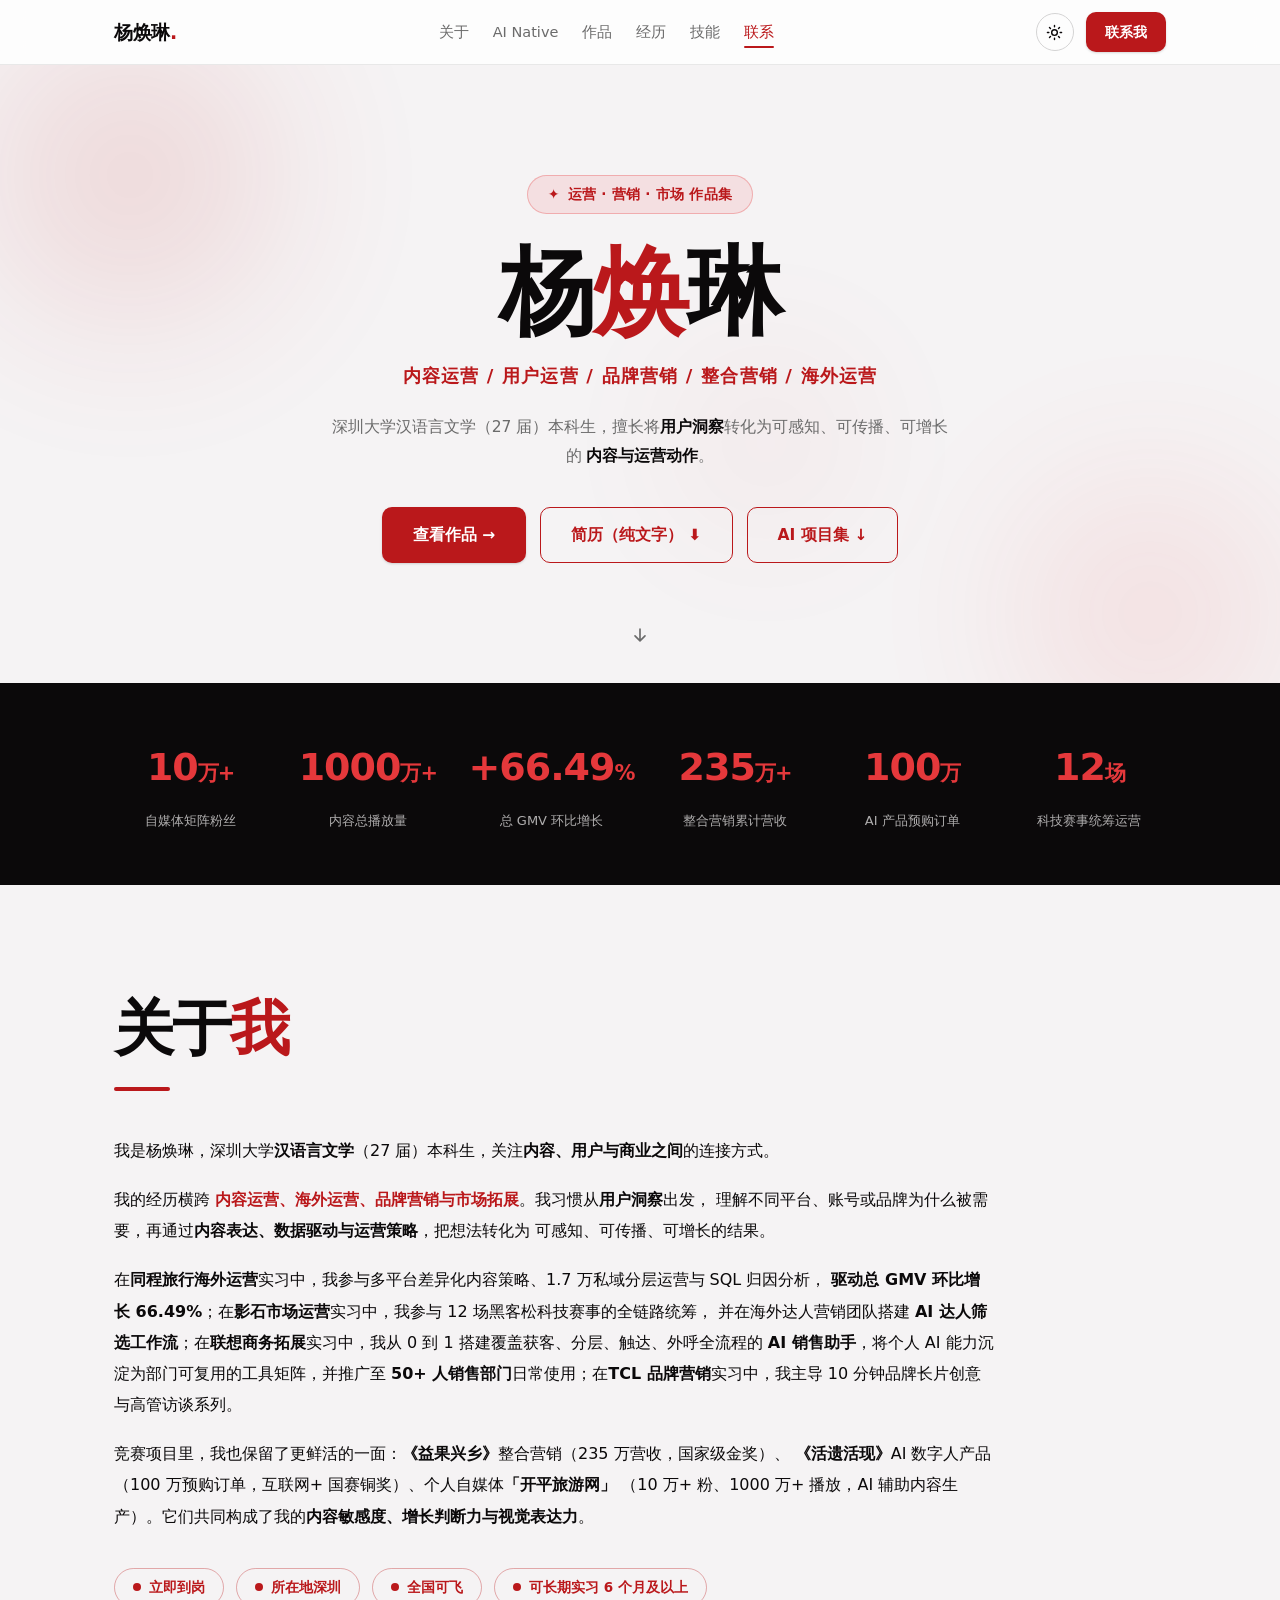
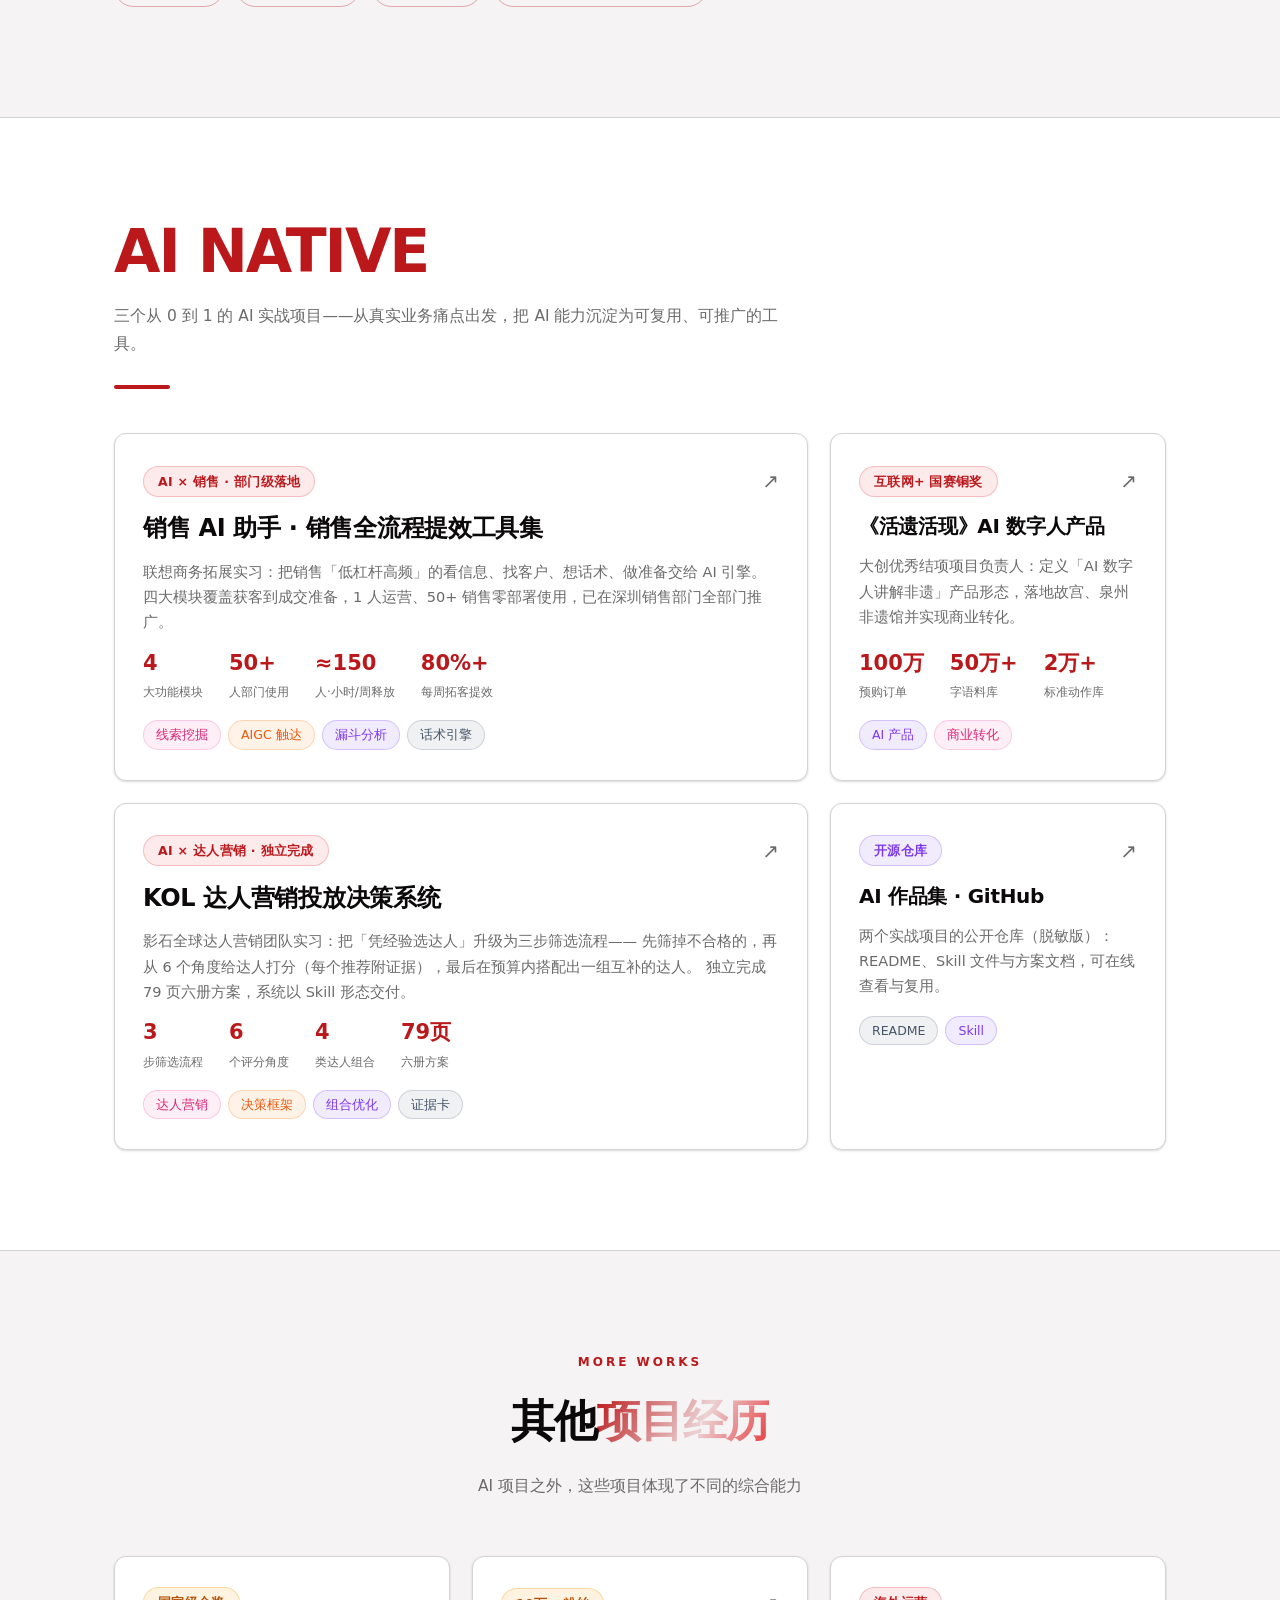
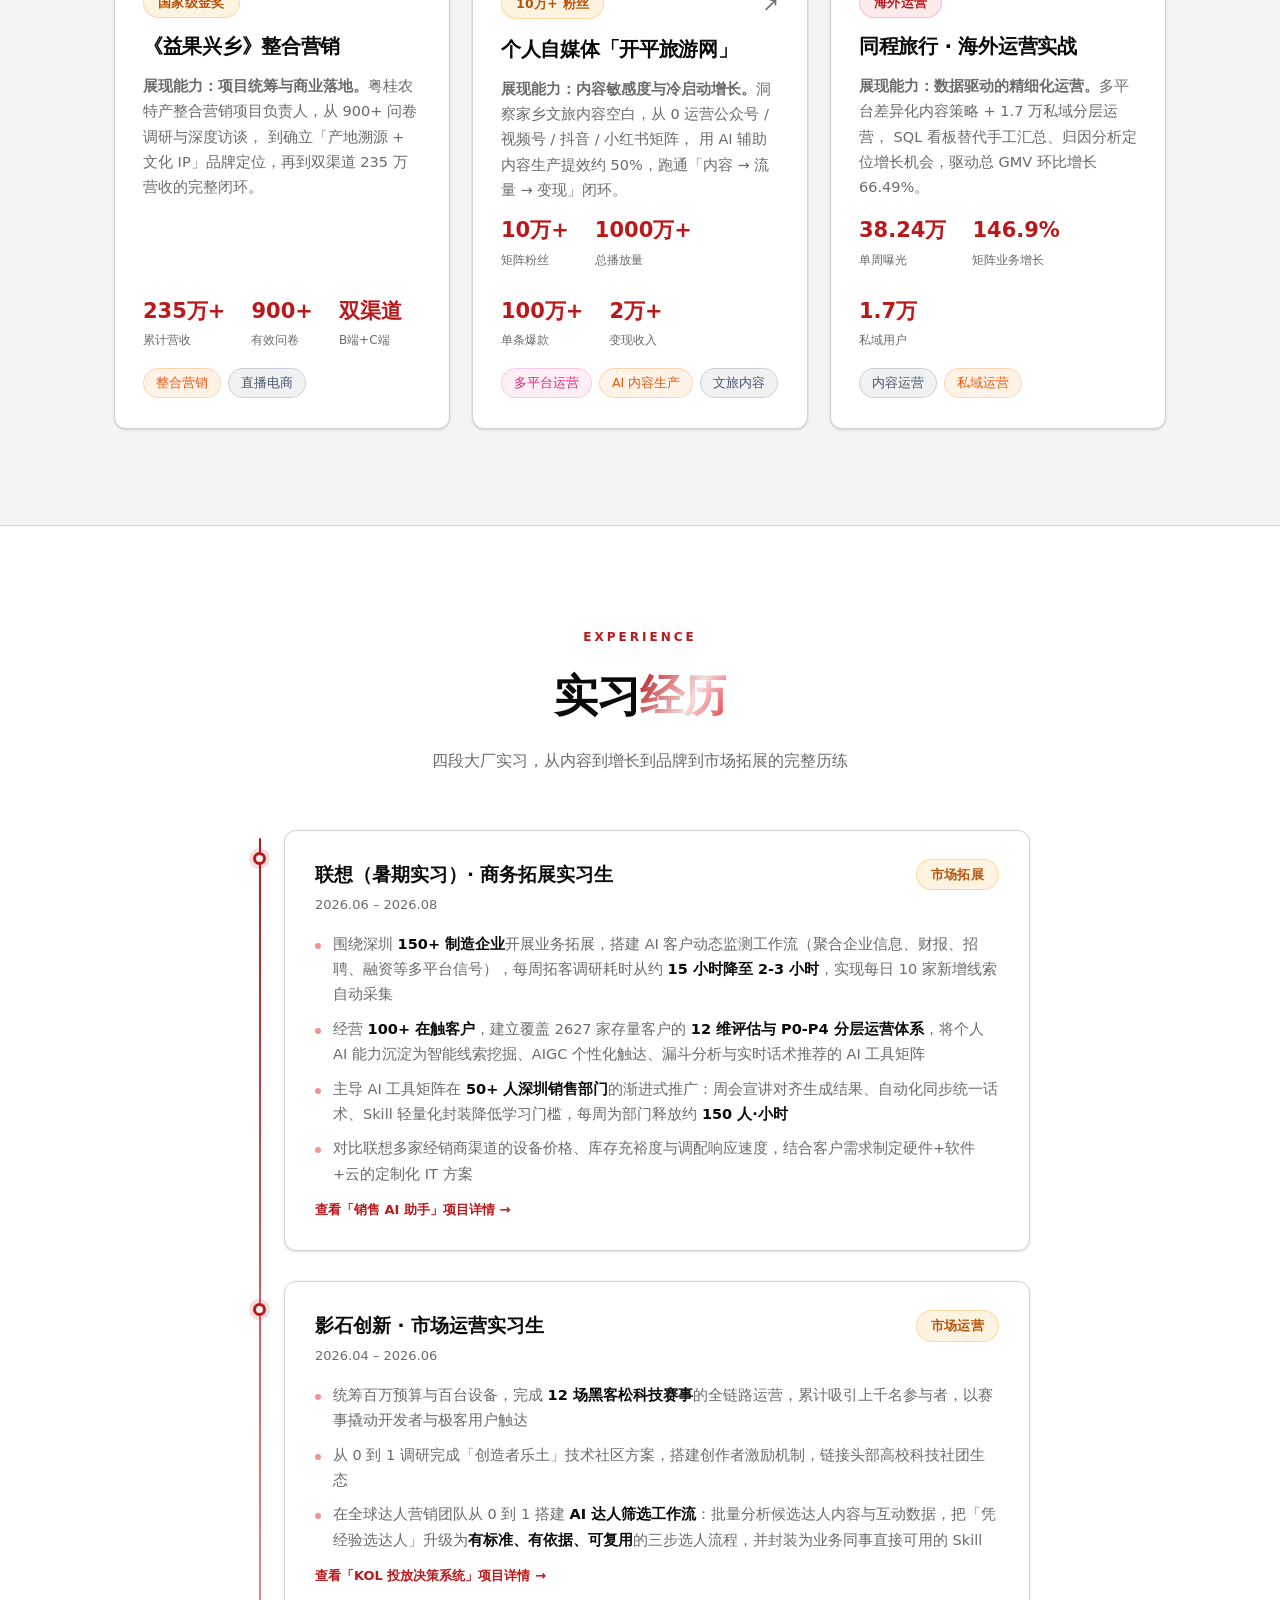
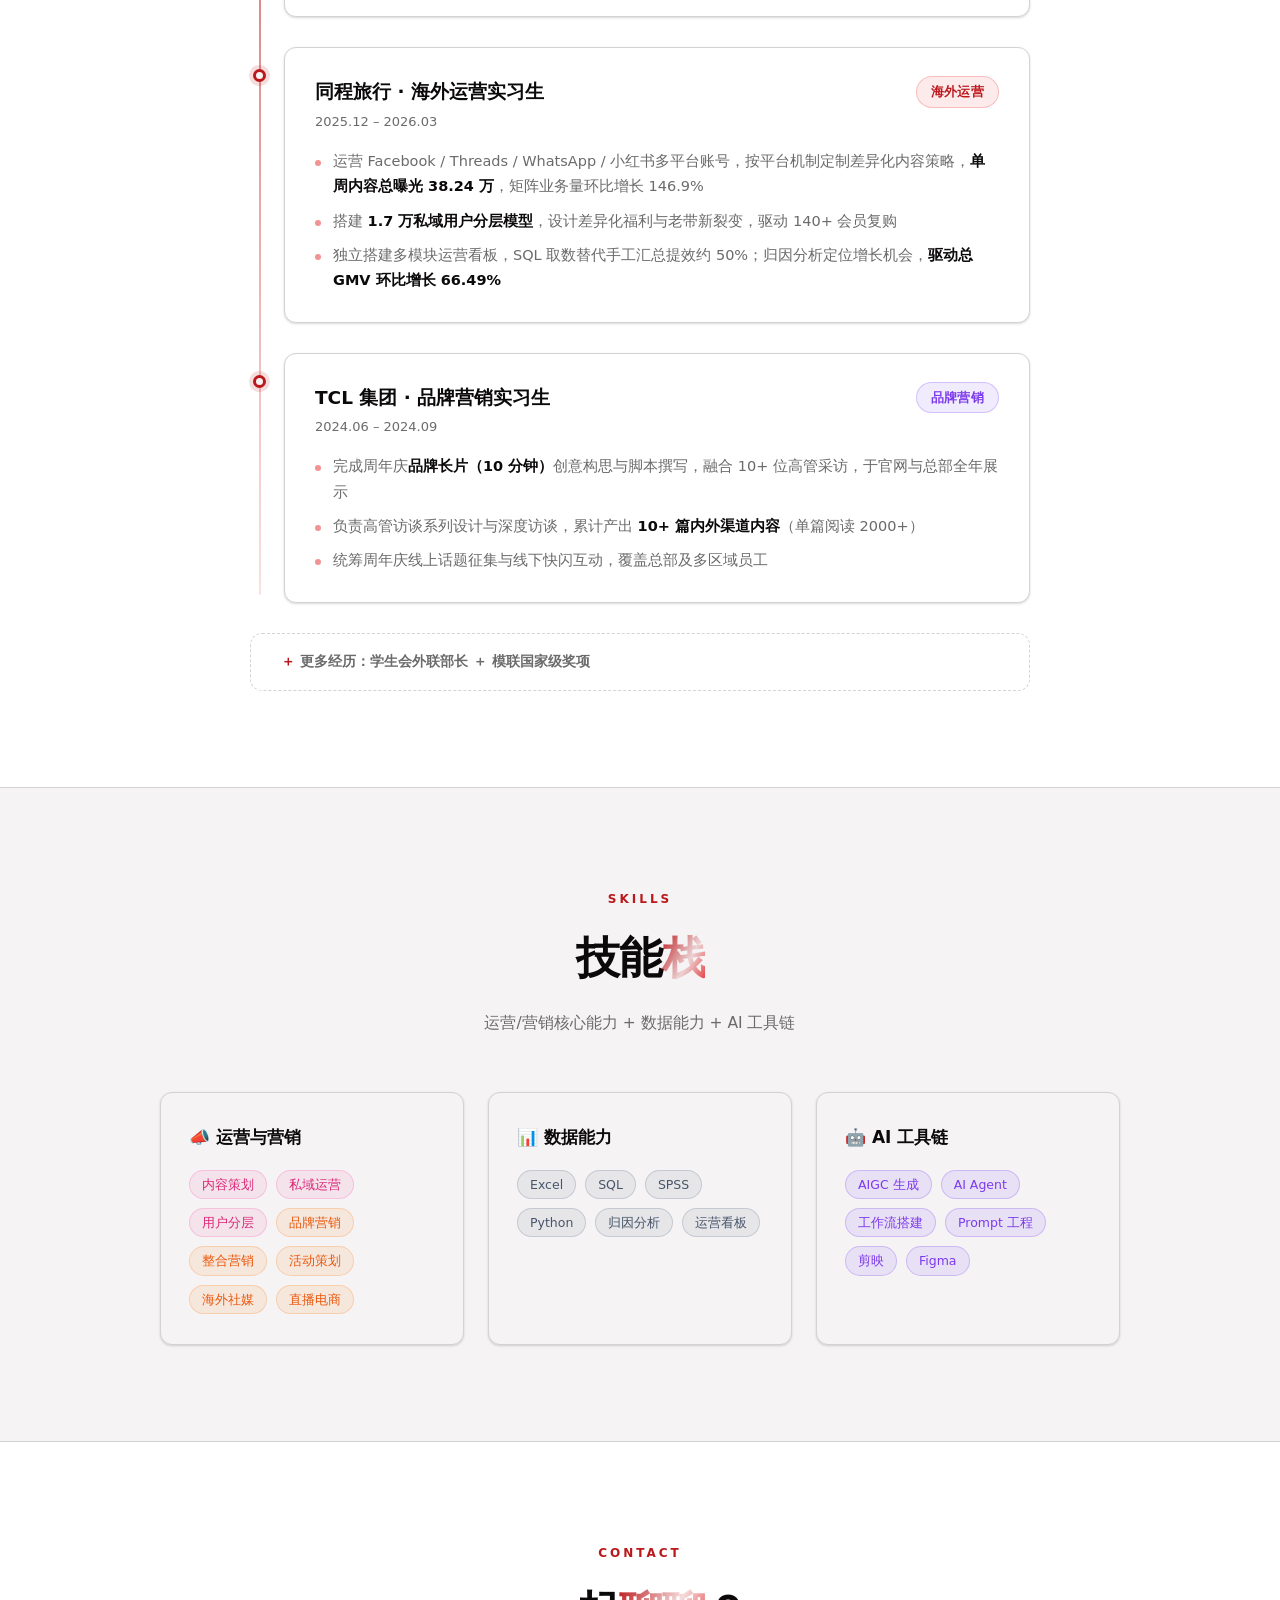
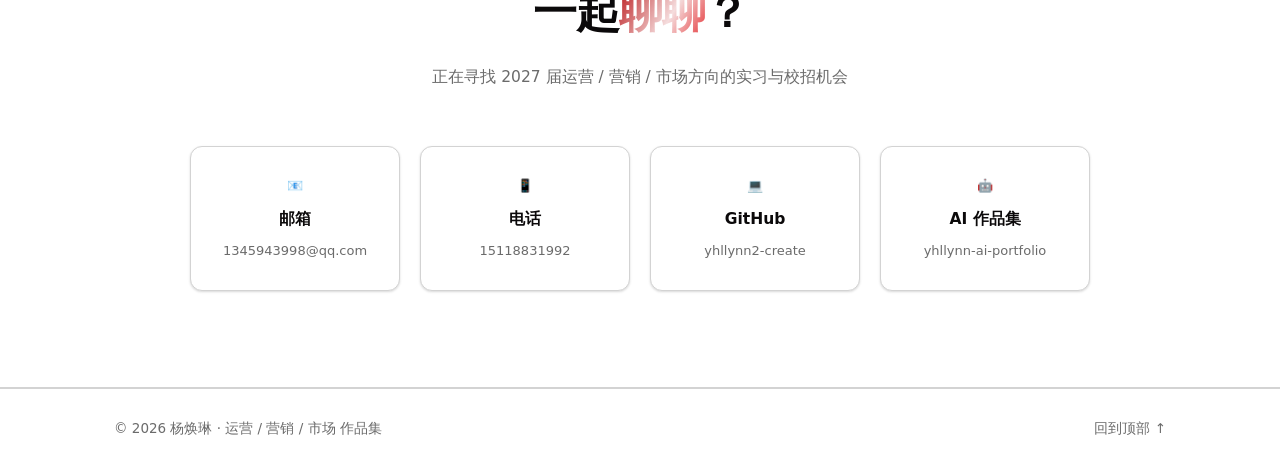
==== commit 3fa080e4: "Add 活遗活现 AI 数字人 project page and homepage card link" ====
--- a/index.html
+++ b/index.html
@@ -200,9 +200,10 @@
           </a>
 
           <!-- 活遗活现 -->
-          <a href="#experience" class="bento-card reveal">
+          <a href="project-hyhx.html" class="bento-card reveal">
             <div class="bento-top">
               <span class="badge badge-red">互联网+ 国赛铜奖</span>
+              <span class="bento-arrow">↗</span>
             </div>
             <h3 class="bento-title">《活遗活现》AI 数字人产品</h3>
             <p class="bento-desc">
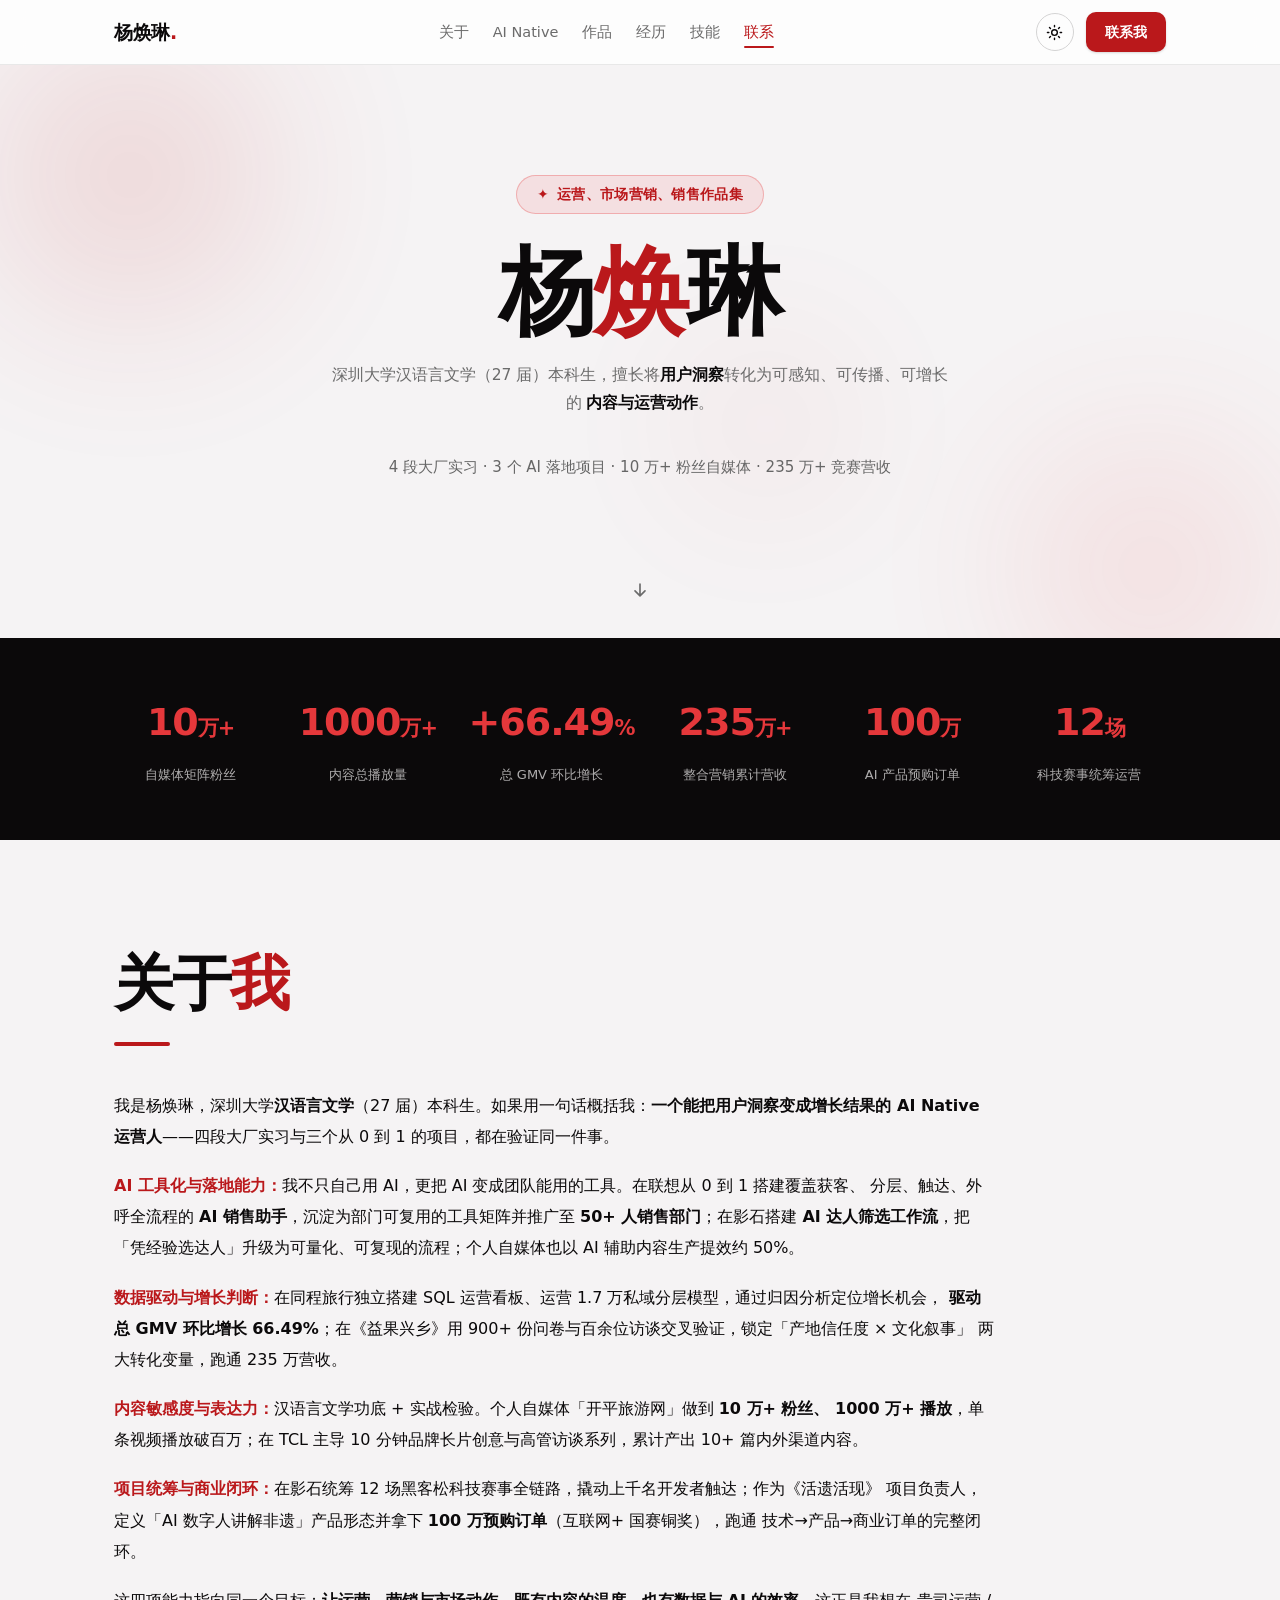
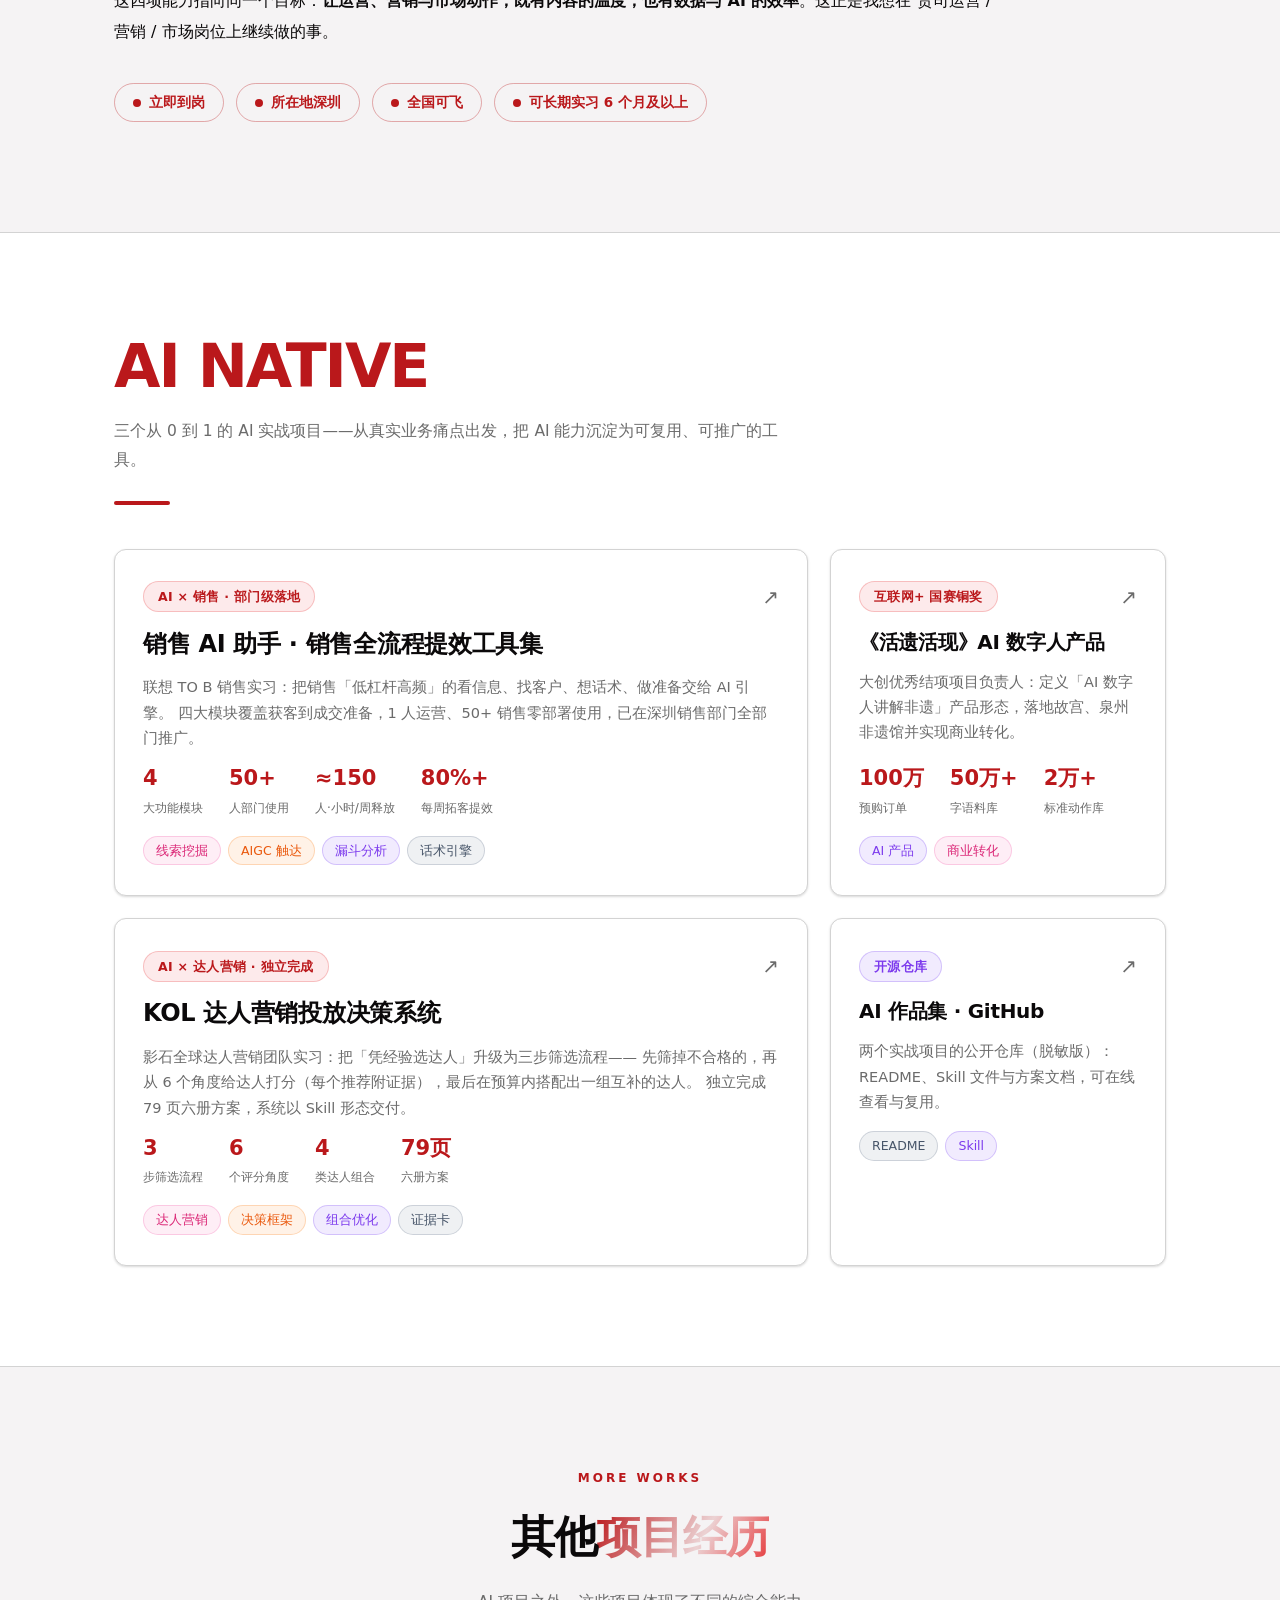
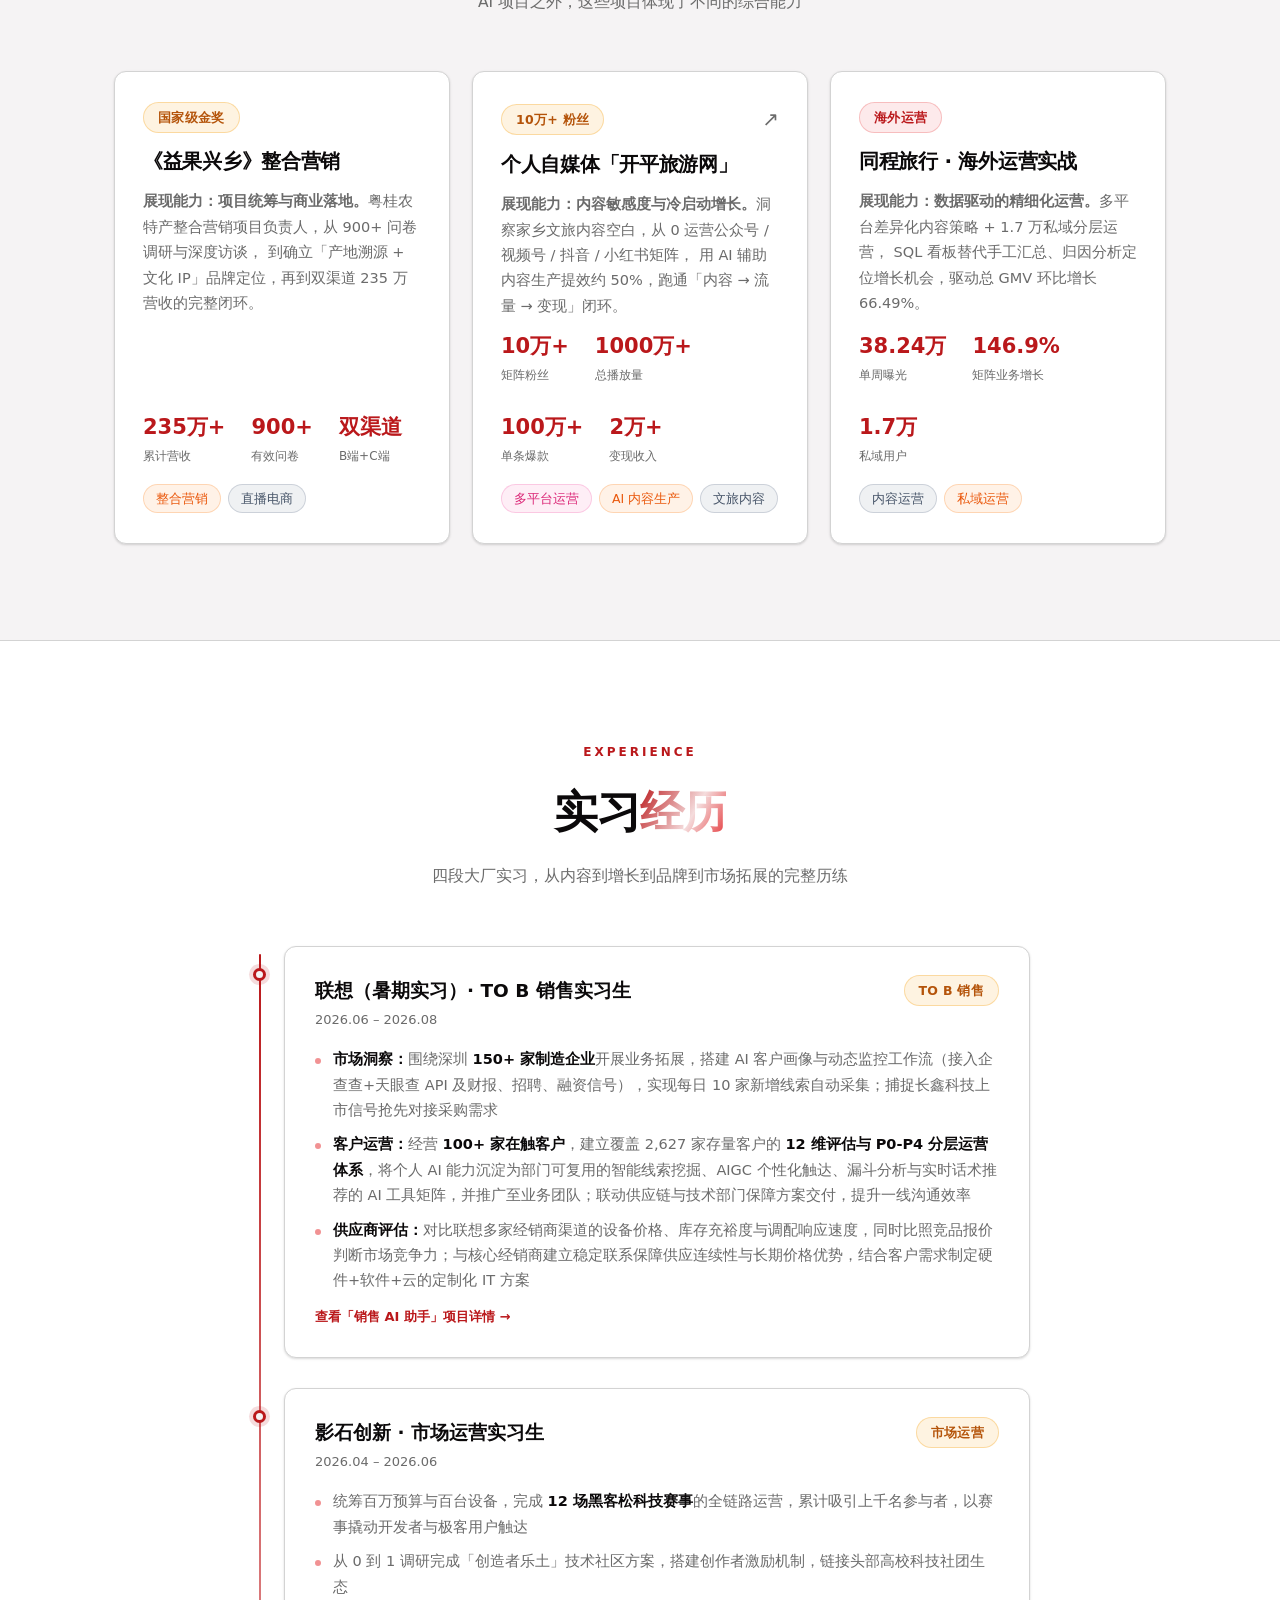
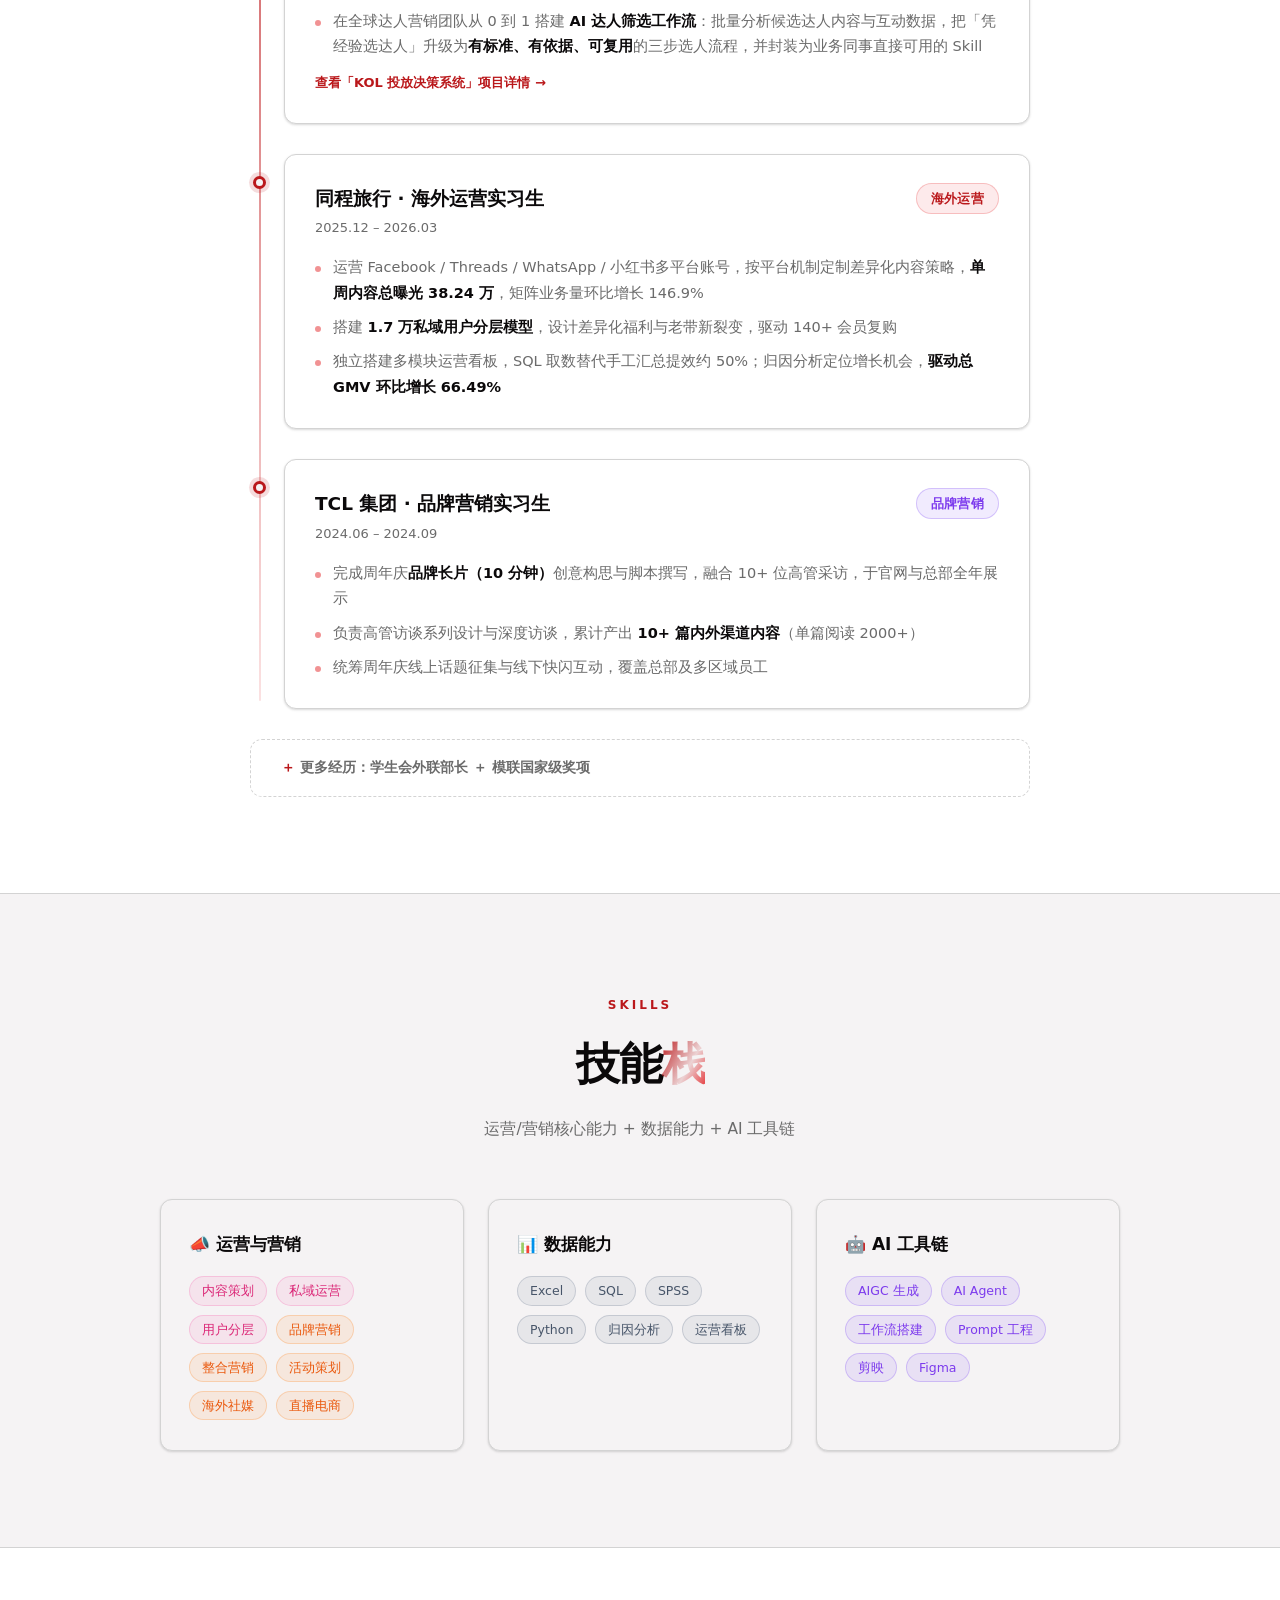
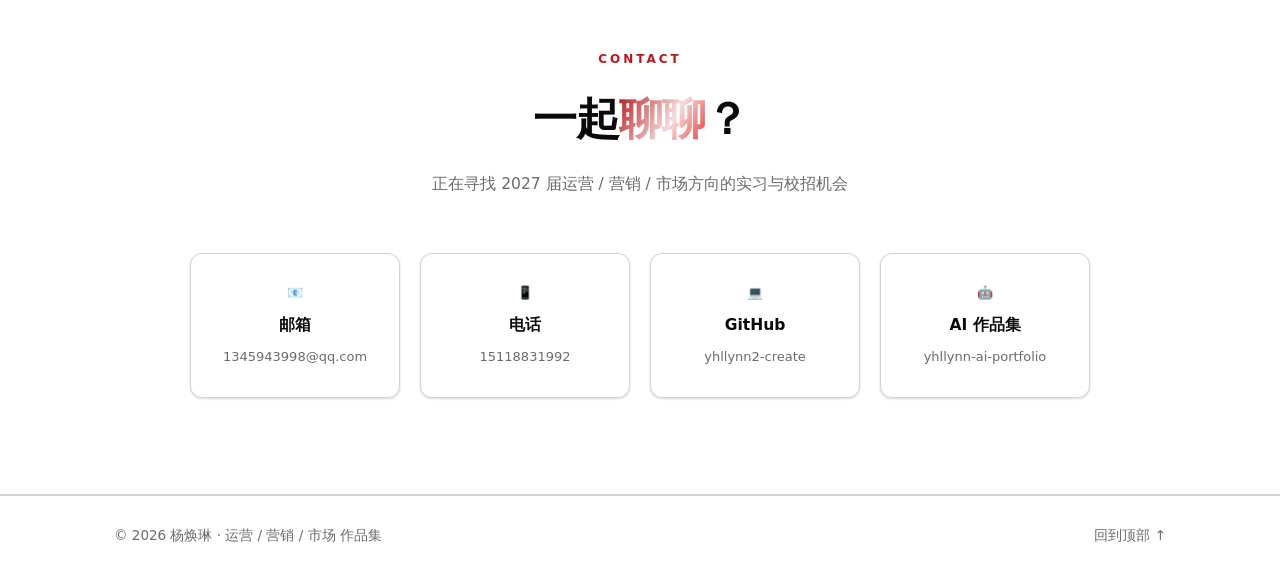
==== commit 5cd9143b: "Rework hero, rewrite about section by capabilities, update Lenovo role wording to TO B sales" ====
--- a/index.html
+++ b/index.html
@@ -3,17 +3,17 @@
 <head>
   <meta charset="utf-8" />
   <meta name="viewport" content="width=device-width, initial-scale=1" />
-  <title>杨焕琳 | 运营 · 营销 · 市场 作品集</title>
+  <title>杨焕琳 | 运营、市场营销、销售作品集</title>
   <meta name="description" content="杨焕琳，深圳大学汉语言文学27届本科生，主攻运营、营销、市场方向。10万+粉丝自媒体操盘、总GMV环比+66.49%、国家级金奖项目负责人。内容策划、数据驱动运营、AI工具链实战。" />
   <meta name="keywords" content="杨焕琳,运营,内容运营,用户运营,市场营销,品牌营销,海外运营,作品集,深圳大学,自媒体,AI营销,AI Native" />
   <meta name="robots" content="index, follow" />
   <meta name="googlebot" content="index, follow, max-video-preview:-1, max-image-preview:large, max-snippet:-1" />
-  <meta property="og:title" content="杨焕琳 | 运营 · 营销 · 市场 作品集" />
+  <meta property="og:title" content="杨焕琳 | 运营、市场营销、销售作品集" />
   <meta property="og:description" content="内容策划、数据驱动运营、整合营销与 AI×营销作品集。" />
   <meta property="og:locale" content="zh_CN" />
   <meta property="og:type" content="website" />
   <meta name="twitter:card" content="summary_large_image" />
-  <meta name="twitter:title" content="杨焕琳 | 运营 · 营销 · 市场 作品集" />
+  <meta name="twitter:title" content="杨焕琳 | 运营、市场营销、销售作品集" />
   <meta name="twitter:description" content="内容策划、数据驱动运营、整合营销与 AI×营销作品集。" />
   <link rel="stylesheet" href="styles.css" />
   <script type="application/ld+json">
@@ -64,25 +64,18 @@
       <div class="hero-center-inner">
         <span class="hero-chip reveal">
           <span class="chip-icon">✦</span>
-          运营 · 营销 · 市场 作品集
+          运营、市场营销、销售作品集
         </span>
         <h1 class="hero-name reveal">
           <span class="hero-name-black">杨</span><span class="hero-name-red">焕</span><span class="hero-name-black">琳</span>
         </h1>
-        <p class="hero-subtitle reveal">内容运营 / 用户运营 / 品牌营销 / 整合营销 / 海外运营</p>
         <p class="hero-desc reveal">
           深圳大学汉语言文学（27 届）本科生，擅长将<strong>用户洞察</strong>转化为可感知、可传播、可增长的
           <strong>内容与运营动作</strong>。
         </p>
-        <div class="hero-actions reveal">
-          <a href="#works" class="btn btn-primary btn-lg">查看作品 →</a>
-          <a href="#contact" class="btn btn-outline btn-lg">
-            简历（纯文字） ⬇
-          </a>
-          <a href="#works" class="btn btn-outline btn-lg">
-            AI 项目集 ↓
-          </a>
-        </div>
+        <p class="hero-desc reveal" style="font-size: 15px; color: #666; margin-top: 4px;">
+          4 段大厂实习 · 3 个 AI 落地项目 · 10 万+ 粉丝自媒体 · 235 万+ 竞赛营收
+        </p>
       </div>
       <a href="#stats" class="hero-scroll" aria-label="向下滚动">
         <svg viewBox="0 0 24 24" fill="none" stroke="currentColor" stroke-width="2" stroke-linecap="round" stroke-linejoin="round"><path d="M12 5v14m0 0 6-6m-6 6-6-6"/></svg>
@@ -131,23 +124,31 @@
 
         <div class="prose-body reveal">
           <p>
-            我是杨焕琳，深圳大学<b>汉语言文学</b>（27 届）本科生，关注<b>内容、用户与商业之间</b>的连接方式。
+            我是杨焕琳，深圳大学<b>汉语言文学</b>（27 届）本科生。如果用一句话概括我：<b>一个能把用户洞察变成增长结果的
+            AI Native 运营人</b>——四段大厂实习与三个从 0 到 1 的项目，都在验证同一件事。
           </p>
           <p>
-            我的经历横跨 <b class="hl">内容运营、海外运营、品牌营销与市场拓展</b>。我习惯从<b>用户洞察</b>出发，
-            理解不同平台、账号或品牌为什么被需要，再通过<b>内容表达、数据驱动与运营策略</b>，把想法转化为
-            可感知、可传播、可增长的结果。
+            <b class="hl">AI 工具化与落地能力：</b>我不只自己用 AI，更把 AI 变成团队能用的工具。在联想从 0 到 1 搭建覆盖获客、
+            分层、触达、外呼全流程的 <b>AI 销售助手</b>，沉淀为部门可复用的工具矩阵并推广至 <b>50+ 人销售部门</b>；在影石搭建
+            <b>AI 达人筛选工作流</b>，把「凭经验选达人」升级为可量化、可复现的流程；个人自媒体也以 AI 辅助内容生产提效约 50%。
           </p>
           <p>
-            在<b>同程旅行海外运营</b>实习中，我参与多平台差异化内容策略、1.7 万私域分层运营与 SQL 归因分析，
-            <b>驱动总 GMV 环比增长 66.49%</b>；在<b>影石市场运营</b>实习中，我参与 12 场黑客松科技赛事的全链路统筹，
-            并在海外达人营销团队搭建 <b>AI 达人筛选工作流</b>；在<b>联想商务拓展</b>实习中，我从 0 到 1 搭建覆盖获客、分层、触达、外呼全流程的
-            <b>AI 销售助手</b>，将个人 AI 能力沉淀为部门可复用的工具矩阵，并推广至 <b>50+ 人销售部门</b>日常使用；在<b>TCL 品牌营销</b>实习中，我主导 10 分钟品牌长片创意与高管访谈系列。
+            <b class="hl">数据驱动与增长判断：</b>在同程旅行独立搭建 SQL 运营看板、运营 1.7 万私域分层模型，通过归因分析定位增长机会，
+            <b>驱动总 GMV 环比增长 66.49%</b>；在《益果兴乡》用 900+ 份问卷与百余位访谈交叉验证，锁定「产地信任度 × 文化叙事」
+            两大转化变量，跑通 235 万营收。
           </p>
           <p>
-            竞赛项目里，我也保留了更鲜活的一面：<b>《益果兴乡》</b>整合营销（235 万营收，国家级金奖）、
-            <b>《活遗活现》</b>AI 数字人产品（100 万预购订单，互联网+ 国赛铜奖）、个人自媒体<b>「开平旅游网」</b>
-            （10 万+ 粉、1000 万+ 播放，AI 辅助内容生产）。它们共同构成了我的<b>内容敏感度、增长判断力与视觉表达力</b>。
+            <b class="hl">内容敏感度与表达力：</b>汉语言文学功底 + 实战检验。个人自媒体「开平旅游网」做到 <b>10 万+ 粉丝、
+            1000 万+ 播放</b>，单条视频播放破百万；在 TCL 主导 10 分钟品牌长片创意与高管访谈系列，累计产出 10+ 篇内外渠道内容。
+          </p>
+          <p>
+            <b class="hl">项目统筹与商业闭环：</b>在影石统筹 12 场黑客松科技赛事全链路，撬动上千名开发者触达；作为《活遗活现》
+            项目负责人，定义「AI 数字人讲解非遗」产品形态并拿下 <b>100 万预购订单</b>（互联网+ 国赛铜奖），跑通
+            技术→产品→商业订单的完整闭环。
+          </p>
+          <p>
+            这四项能力指向同一个目标：<b>让运营、营销与市场动作，既有内容的温度，也有数据与 AI 的效率</b>。这正是我想在
+            贵司运营 / 营销 / 市场岗位上继续做的事。
           </p>
         </div>
 
@@ -182,7 +183,7 @@
             </div>
             <h3 class="bento-title">销售 AI 助手 · 销售全流程提效工具集</h3>
             <p class="bento-desc">
-              联想商务拓展实习：把销售「低杠杆高频」的看信息、找客户、想话术、做准备交给 AI 引擎。
+              联想 TO B 销售实习：把销售「低杠杆高频」的看信息、找客户、想话术、做准备交给 AI 引擎。
               四大模块覆盖获客到成交准备，1 人运营、50+ 销售零部署使用，已在深圳销售部门全部门推广。
             </p>
             <div class="bento-stats">
@@ -358,16 +359,15 @@
             <div class="timeline-card">
               <div class="timeline-head">
                 <div>
-                  <h3>联想（暑期实习）· 商务拓展实习生</h3>
+                  <h3>联想（暑期实习）· TO B 销售实习生</h3>
                   <span class="timeline-meta">2026.06 – 2026.08</span>
                 </div>
-                <span class="badge badge-gold">市场拓展</span>
+                <span class="badge badge-gold">TO B 销售</span>
               </div>
               <ul class="timeline-list">
-                <li>围绕深圳 <b>150+ 制造企业</b>开展业务拓展，搭建 AI 客户动态监测工作流（聚合企业信息、财报、招聘、融资等多平台信号），每周拓客调研耗时从约 <b>15 小时降至 2-3 小时</b>，实现每日 10 家新增线索自动采集</li>
-                <li>经营 <b>100+ 在触客户</b>，建立覆盖 2627 家存量客户的 <b>12 维评估与 P0-P4 分层运营体系</b>，将个人 AI 能力沉淀为智能线索挖掘、AIGC 个性化触达、漏斗分析与实时话术推荐的 AI 工具矩阵</li>
-                <li>主导 AI 工具矩阵在 <b>50+ 人深圳销售部门</b>的渐进式推广：周会宣讲对齐生成结果、自动化同步统一话术、Skill 轻量化封装降低学习门槛，每周为部门释放约 <b>150 人·小时</b></li>
-                <li>对比联想多家经销商渠道的设备价格、库存充裕度与调配响应速度，结合客户需求制定硬件+软件+云的定制化 IT 方案</li>
+                <li><b>市场洞察：</b>围绕深圳 <b>150+ 家制造企业</b>开展业务拓展，搭建 AI 客户画像与动态监控工作流（接入企查查+天眼查 API 及财报、招聘、融资信号），实现每日 10 家新增线索自动采集；捕捉长鑫科技上市信号抢先对接采购需求</li>
+                <li><b>客户运营：</b>经营 <b>100+ 家在触客户</b>，建立覆盖 2,627 家存量客户的 <b>12 维评估与 P0-P4 分层运营体系</b>，将个人 AI 能力沉淀为部门可复用的智能线索挖掘、AIGC 个性化触达、漏斗分析与实时话术推荐的 AI 工具矩阵，并推广至业务团队；联动供应链与技术部门保障方案交付，提升一线沟通效率</li>
+                <li><b>供应商评估：</b>对比联想多家经销商渠道的设备价格、库存充裕度与调配响应速度，同时比照竞品报价判断市场竞争力；与核心经销商建立稳定联系保障供应连续性与长期价格优势，结合客户需求制定硬件+软件+云的定制化 IT 方案</li>
               </ul>
               <a href="project-sales-ai.html" class="ai-card-link" style="margin-top: 12px; display: inline-block;">查看「销售 AI 助手」项目详情 →</a>
             </div>
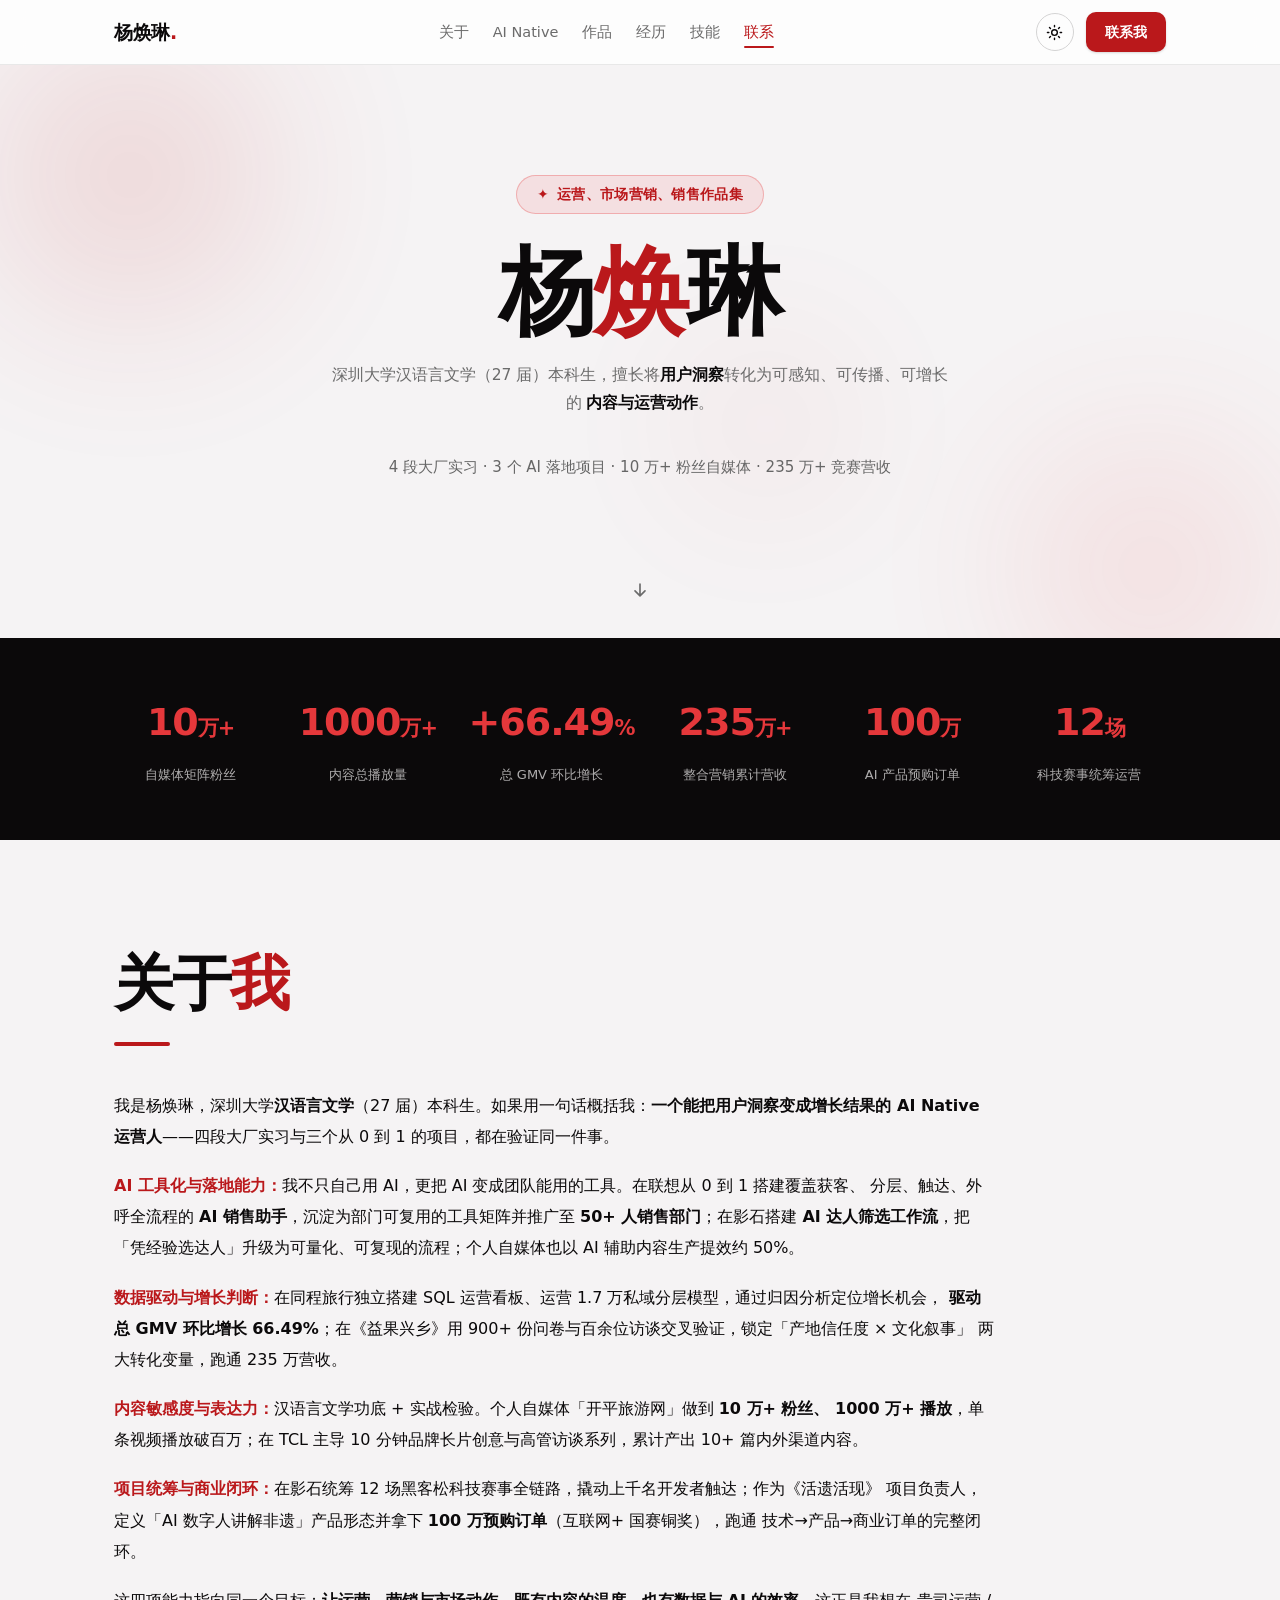
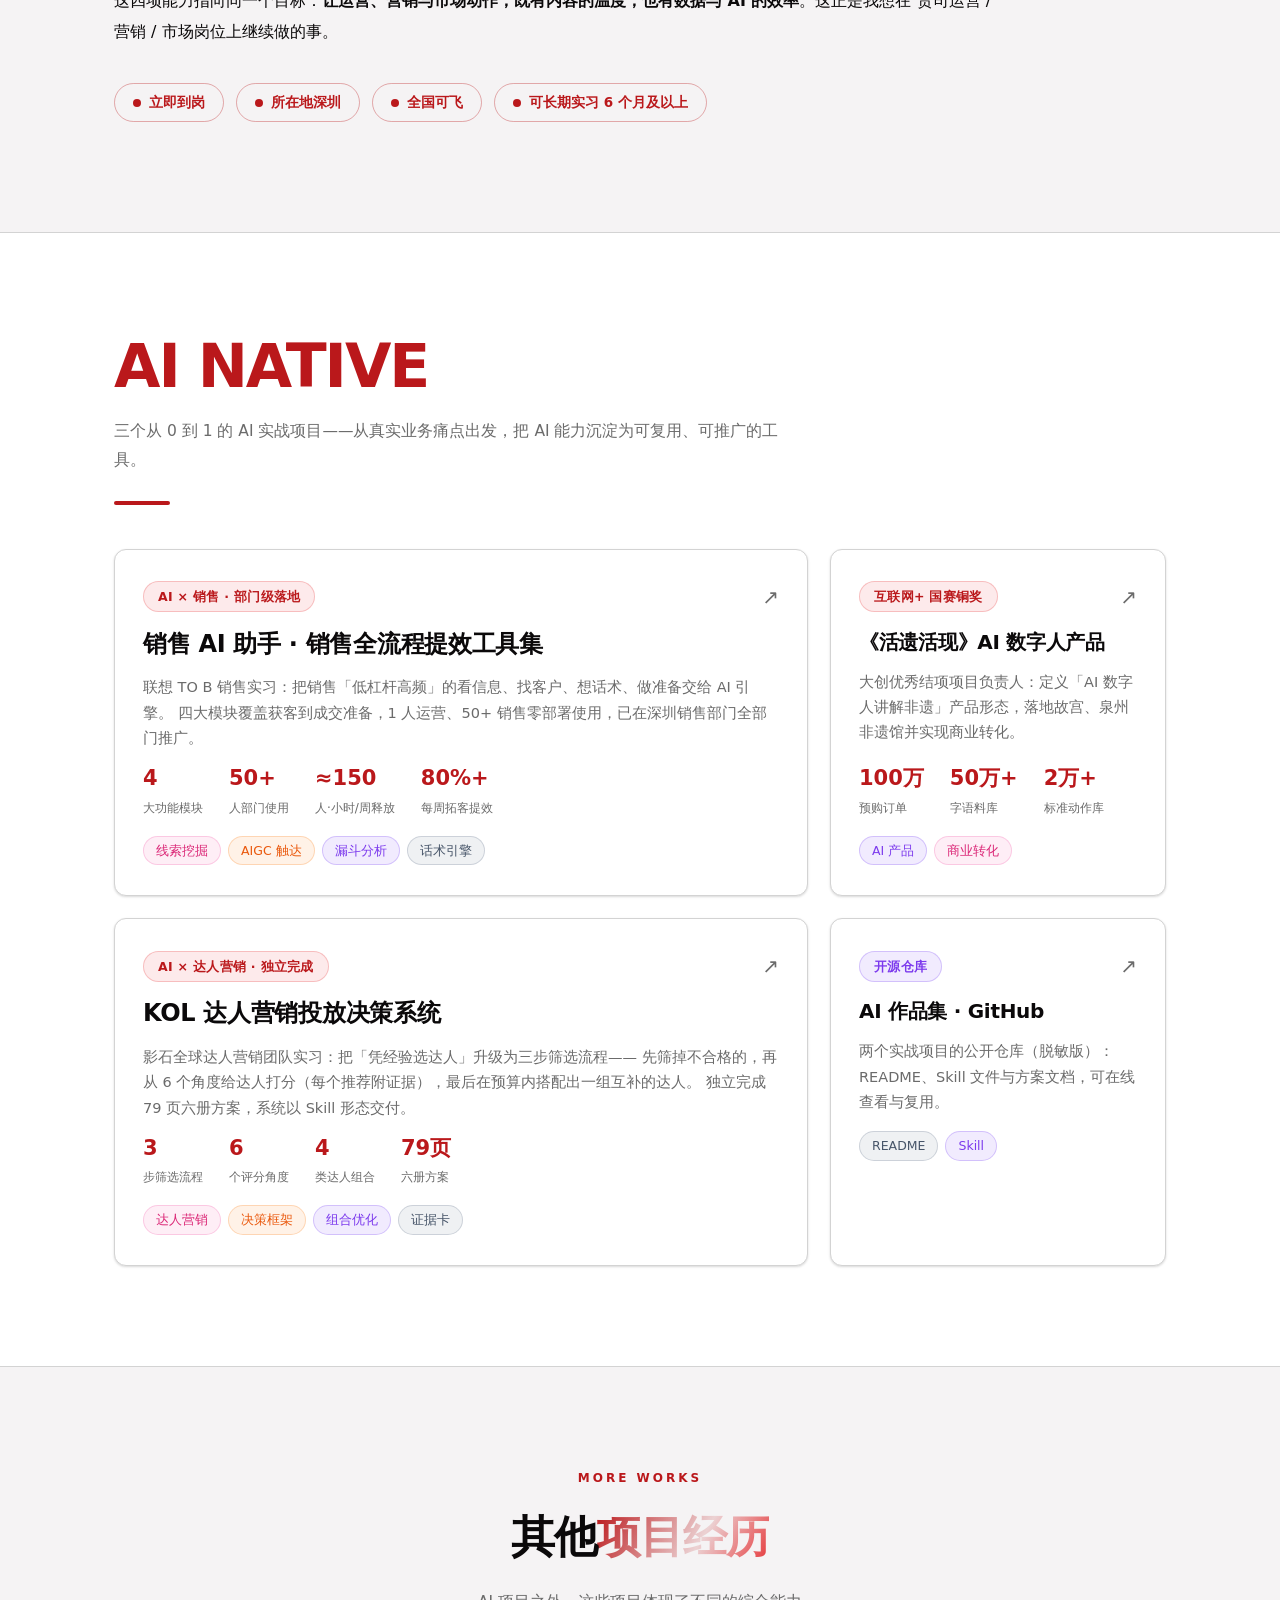
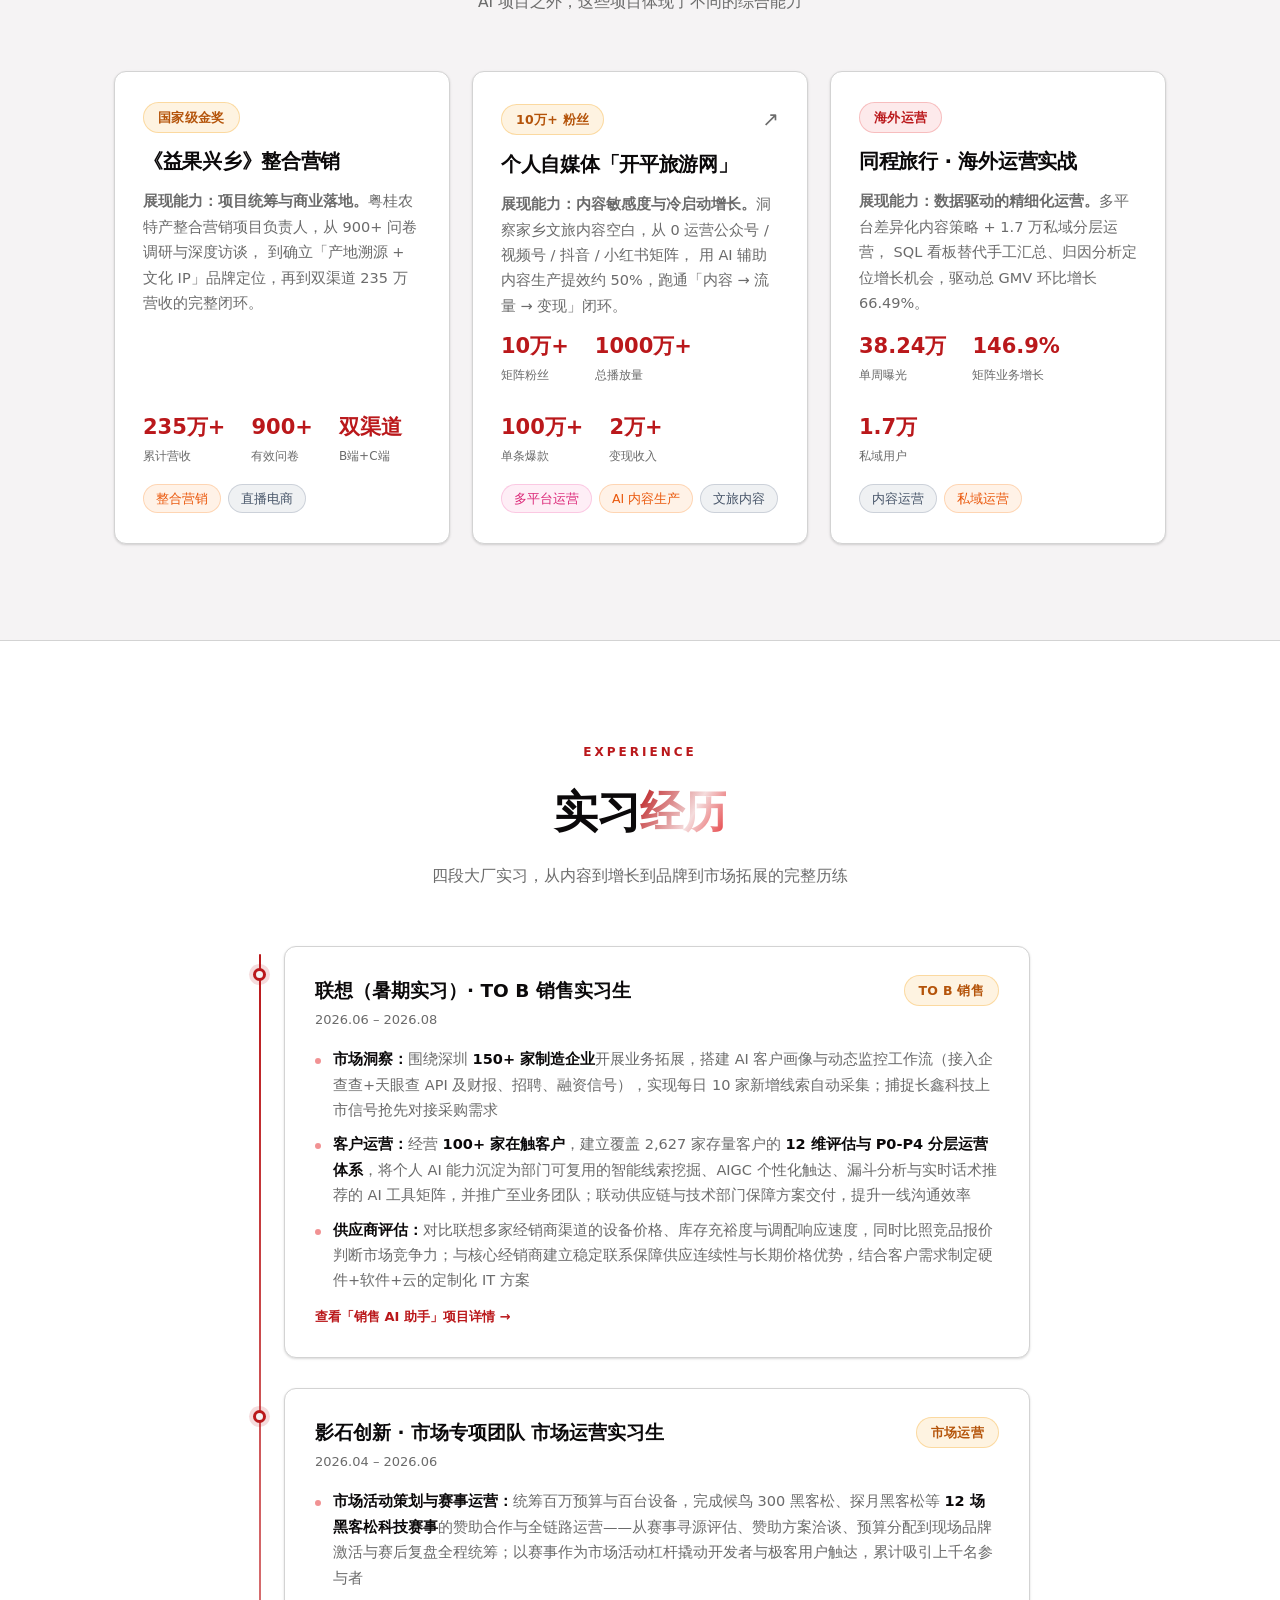
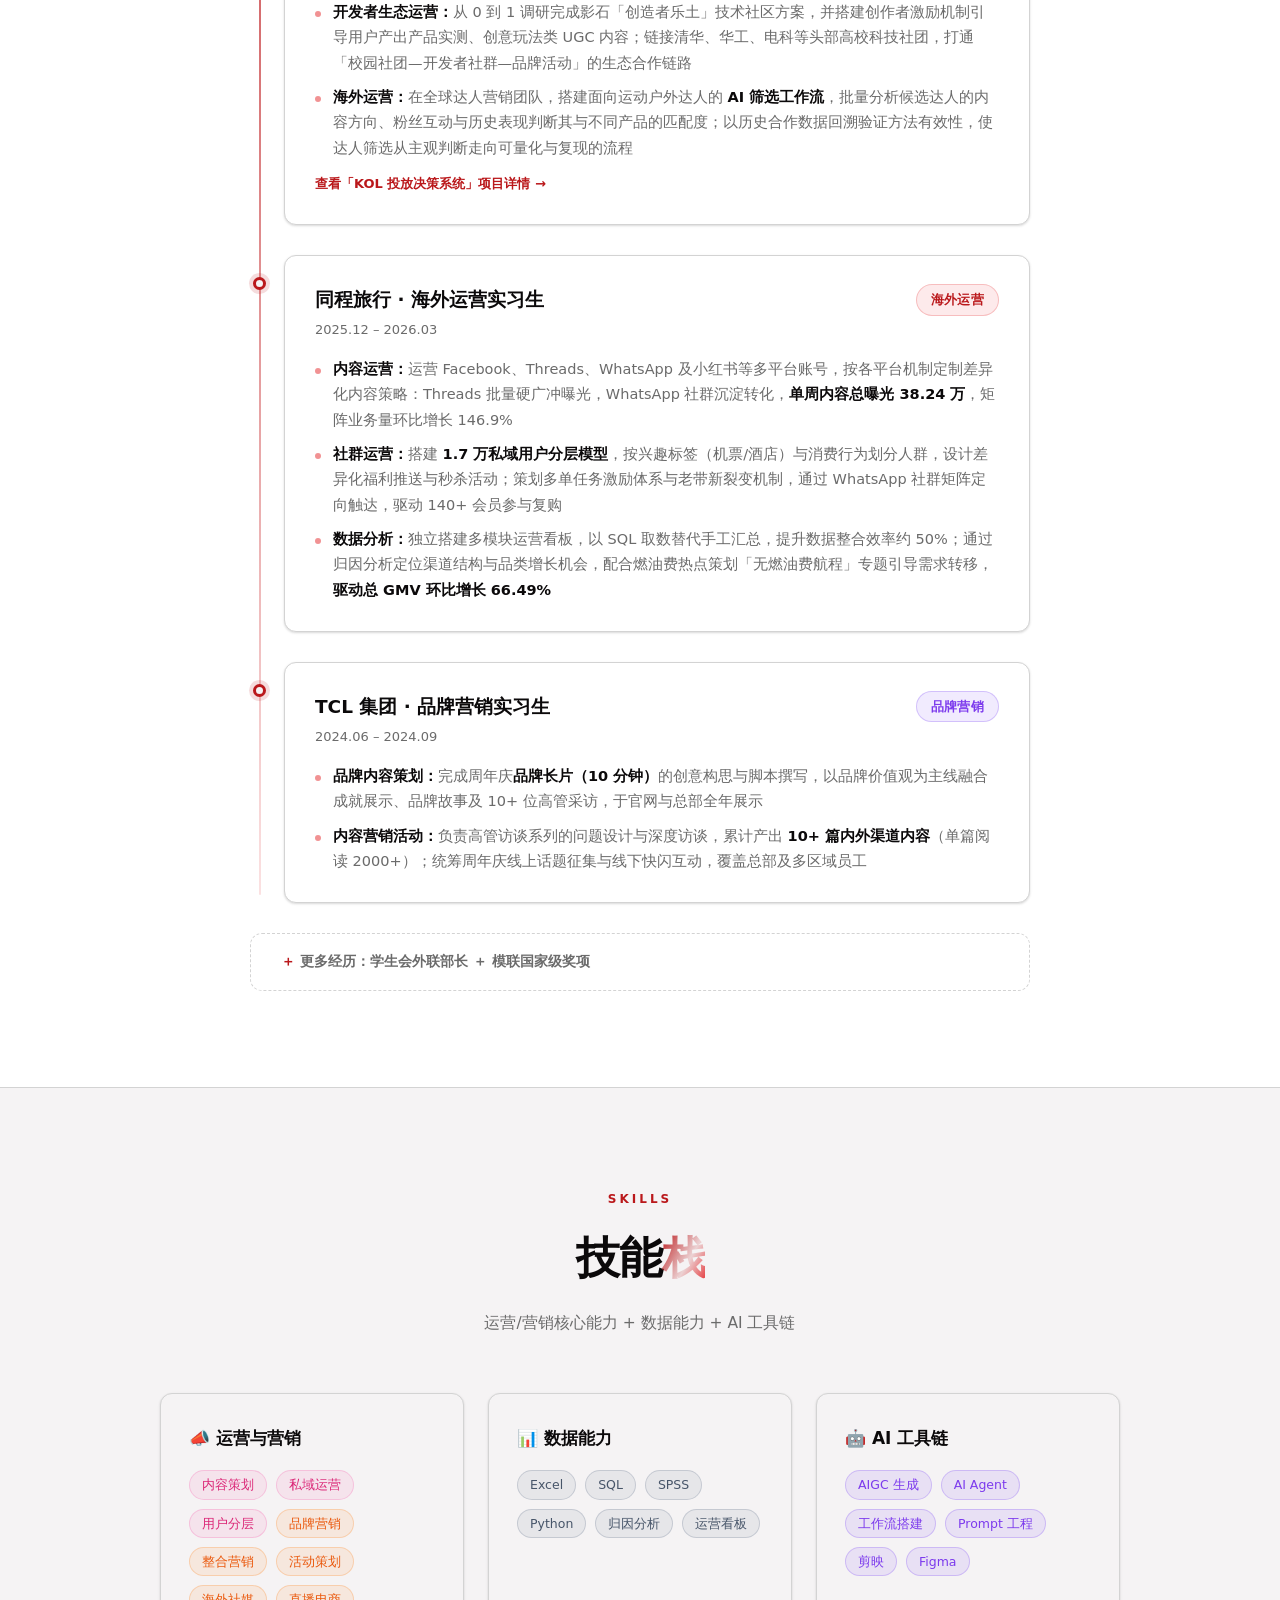
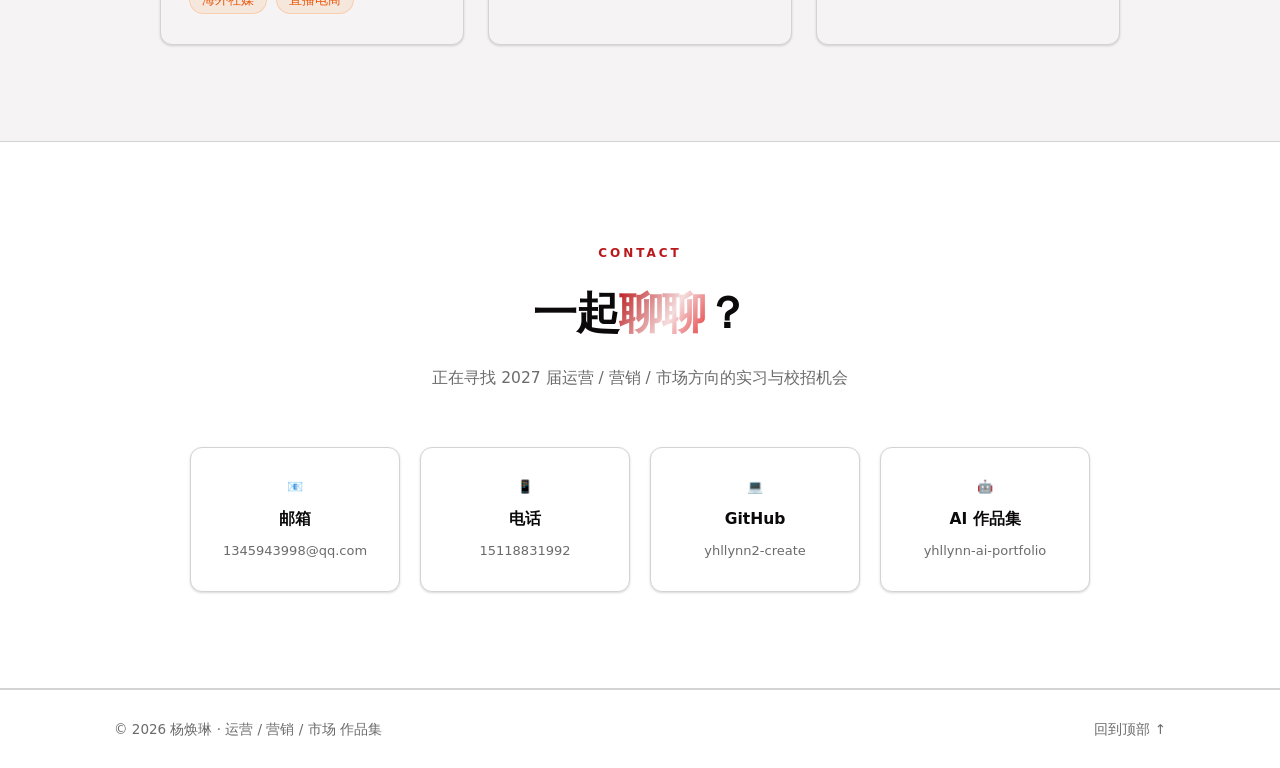
==== commit b47b5ce0: "Sync all internship descriptions with Word resume wording" ====
--- a/index.html
+++ b/index.html
@@ -378,15 +378,15 @@
             <div class="timeline-card">
               <div class="timeline-head">
                 <div>
-                  <h3>影石创新 · 市场运营实习生</h3>
+                  <h3>影石创新 · 市场专项团队 市场运营实习生</h3>
                   <span class="timeline-meta">2026.04 – 2026.06</span>
                 </div>
                 <span class="badge badge-gold">市场运营</span>
               </div>
               <ul class="timeline-list">
-                <li>统筹百万预算与百台设备，完成 <b>12 场黑客松科技赛事</b>的全链路运营，累计吸引上千名参与者，以赛事撬动开发者与极客用户触达</li>
-                <li>从 0 到 1 调研完成「创造者乐土」技术社区方案，搭建创作者激励机制，链接头部高校科技社团生态</li>
-                <li>在全球达人营销团队从 0 到 1 搭建 <b>AI 达人筛选工作流</b>：批量分析候选达人内容与互动数据，把「凭经验选达人」升级为<b>有标准、有依据、可复用</b>的三步选人流程，并封装为业务同事直接可用的 Skill</li>
+                <li><b>市场活动策划与赛事运营：</b>统筹百万预算与百台设备，完成候鸟 300 黑客松、探月黑客松等 <b>12 场黑客松科技赛事</b>的赞助合作与全链路运营——从赛事寻源评估、赞助方案洽谈、预算分配到现场品牌激活与赛后复盘全程统筹；以赛事作为市场活动杠杆撬动开发者与极客用户触达，累计吸引上千名参与者</li>
+                <li><b>开发者生态运营：</b>从 0 到 1 调研完成影石「创造者乐土」技术社区方案，并搭建创作者激励机制引导用户产出产品实测、创意玩法类 UGC 内容；链接清华、华工、电科等头部高校科技社团，打通「校园社团—开发者社群—品牌活动」的生态合作链路</li>
+                <li><b>海外运营：</b>在全球达人营销团队，搭建面向运动户外达人的 <b>AI 筛选工作流</b>，批量分析候选达人的内容方向、粉丝互动与历史表现判断其与不同产品的匹配度；以历史合作数据回溯验证方法有效性，使达人筛选从主观判断走向可量化与复现的流程</li>
               </ul>
               <a href="project-insta360-kol.html" class="ai-card-link" style="margin-top: 12px; display: inline-block;">查看「KOL 投放决策系统」项目详情 →</a>
             </div>
@@ -403,9 +403,9 @@
                 <span class="badge badge-red">海外运营</span>
               </div>
               <ul class="timeline-list">
-                <li>运营 Facebook / Threads / WhatsApp / 小红书多平台账号，按平台机制定制差异化内容策略，<b>单周内容总曝光 38.24 万</b>，矩阵业务量环比增长 146.9%</li>
-                <li>搭建 <b>1.7 万私域用户分层模型</b>，设计差异化福利与老带新裂变，驱动 140+ 会员复购</li>
-                <li>独立搭建多模块运营看板，SQL 取数替代手工汇总提效约 50%；归因分析定位增长机会，<b>驱动总 GMV 环比增长 66.49%</b></li>
+                <li><b>内容运营：</b>运营 Facebook、Threads、WhatsApp 及小红书等多平台账号，按各平台机制定制差异化内容策略：Threads 批量硬广冲曝光，WhatsApp 社群沉淀转化，<b>单周内容总曝光 38.24 万</b>，矩阵业务量环比增长 146.9%</li>
+                <li><b>社群运营：</b>搭建 <b>1.7 万私域用户分层模型</b>，按兴趣标签（机票/酒店）与消费行为划分人群，设计差异化福利推送与秒杀活动；策划多单任务激励体系与老带新裂变机制，通过 WhatsApp 社群矩阵定向触达，驱动 140+ 会员参与复购</li>
+                <li><b>数据分析：</b>独立搭建多模块运营看板，以 SQL 取数替代手工汇总，提升数据整合效率约 50%；通过归因分析定位渠道结构与品类增长机会，配合燃油费热点策划「无燃油费航程」专题引导需求转移，<b>驱动总 GMV 环比增长 66.49%</b></li>
               </ul>
             </div>
           </div>
@@ -421,9 +421,8 @@
                 <span class="badge badge-violet">品牌营销</span>
               </div>
               <ul class="timeline-list">
-                <li>完成周年庆<b>品牌长片（10 分钟）</b>创意构思与脚本撰写，融合 10+ 位高管采访，于官网与总部全年展示</li>
-                <li>负责高管访谈系列设计与深度访谈，累计产出 <b>10+ 篇内外渠道内容</b>（单篇阅读 2000+）</li>
-                <li>统筹周年庆线上话题征集与线下快闪互动，覆盖总部及多区域员工</li>
+                <li><b>品牌内容策划：</b>完成周年庆<b>品牌长片（10 分钟）</b>的创意构思与脚本撰写，以品牌价值观为主线融合成就展示、品牌故事及 10+ 位高管采访，于官网与总部全年展示</li>
+                <li><b>内容营销活动：</b>负责高管访谈系列的问题设计与深度访谈，累计产出 <b>10+ 篇内外渠道内容</b>（单篇阅读 2000+）；统筹周年庆线上话题征集与线下快闪互动，覆盖总部及多区域员工</li>
               </ul>
             </div>
           </div>
@@ -532,4 +531,4 @@
 
   <script src="script.js"></script>
 </body>
-</html>+</html>
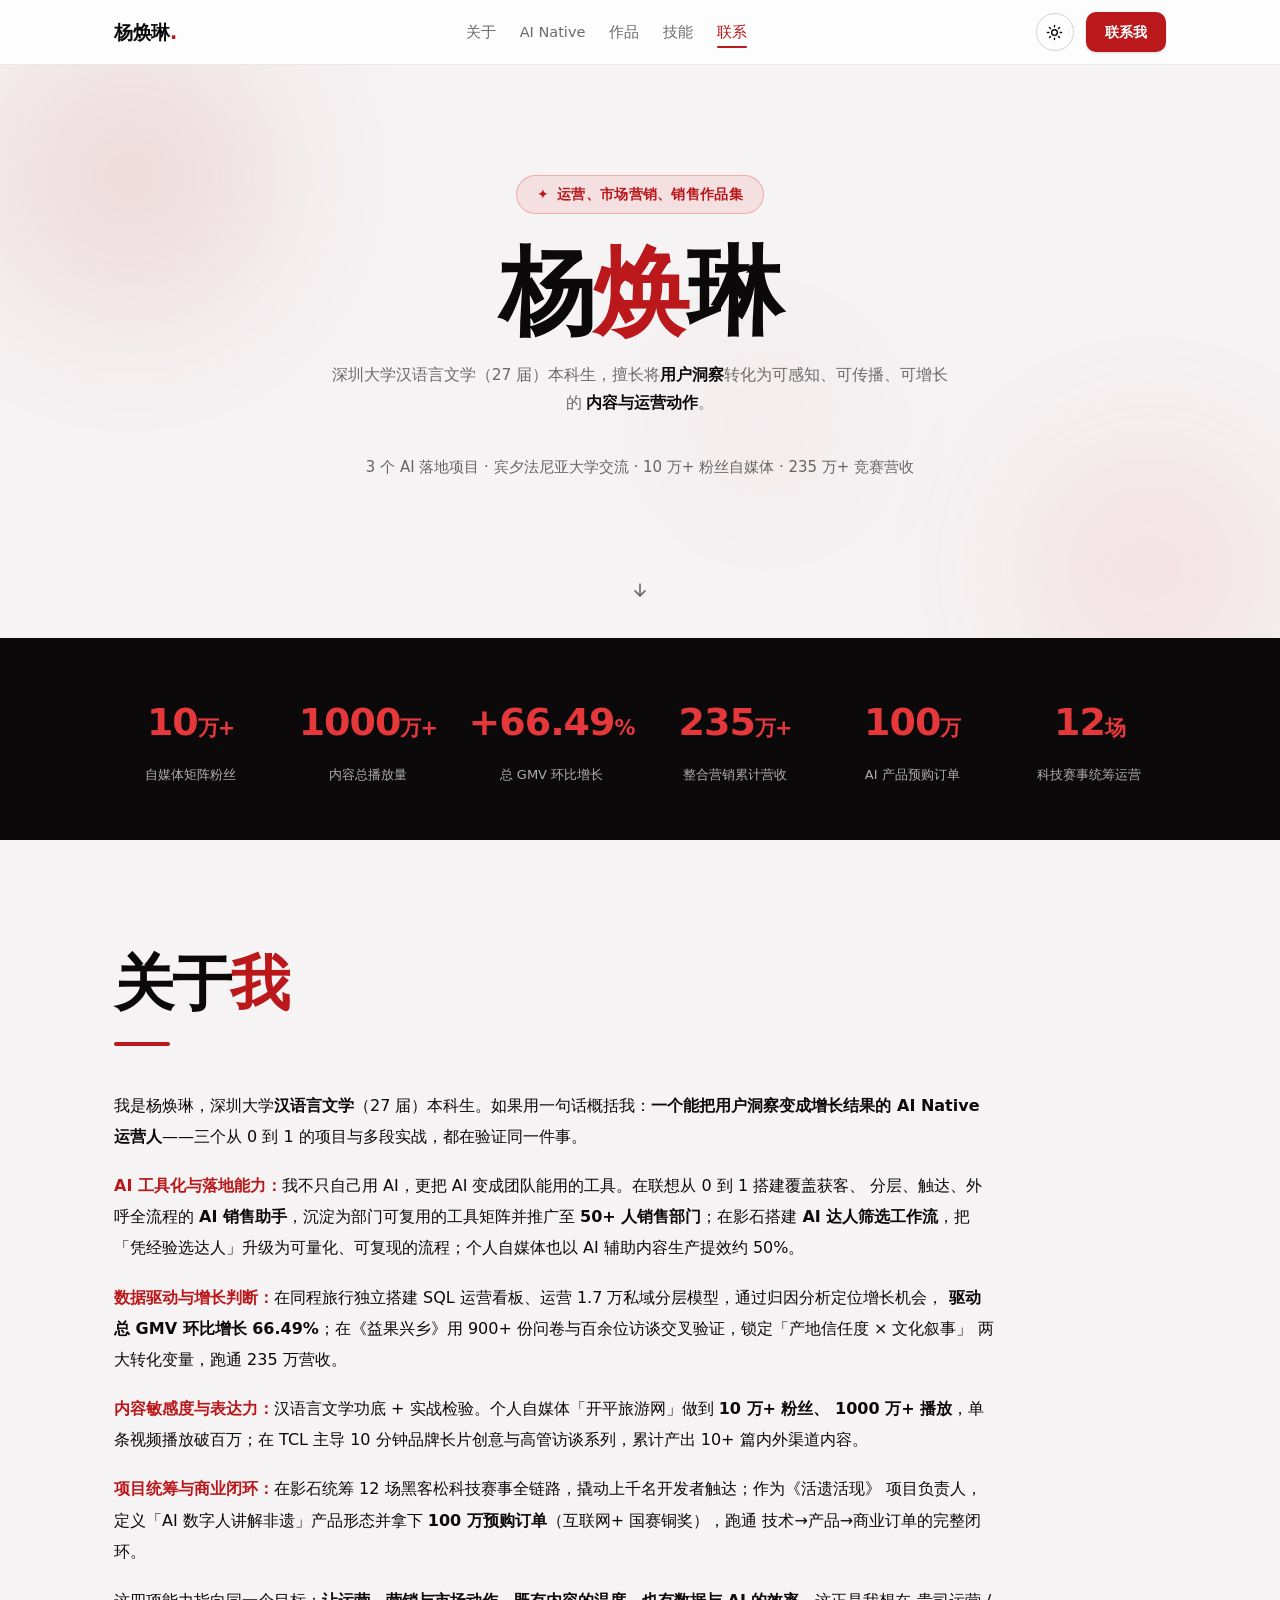
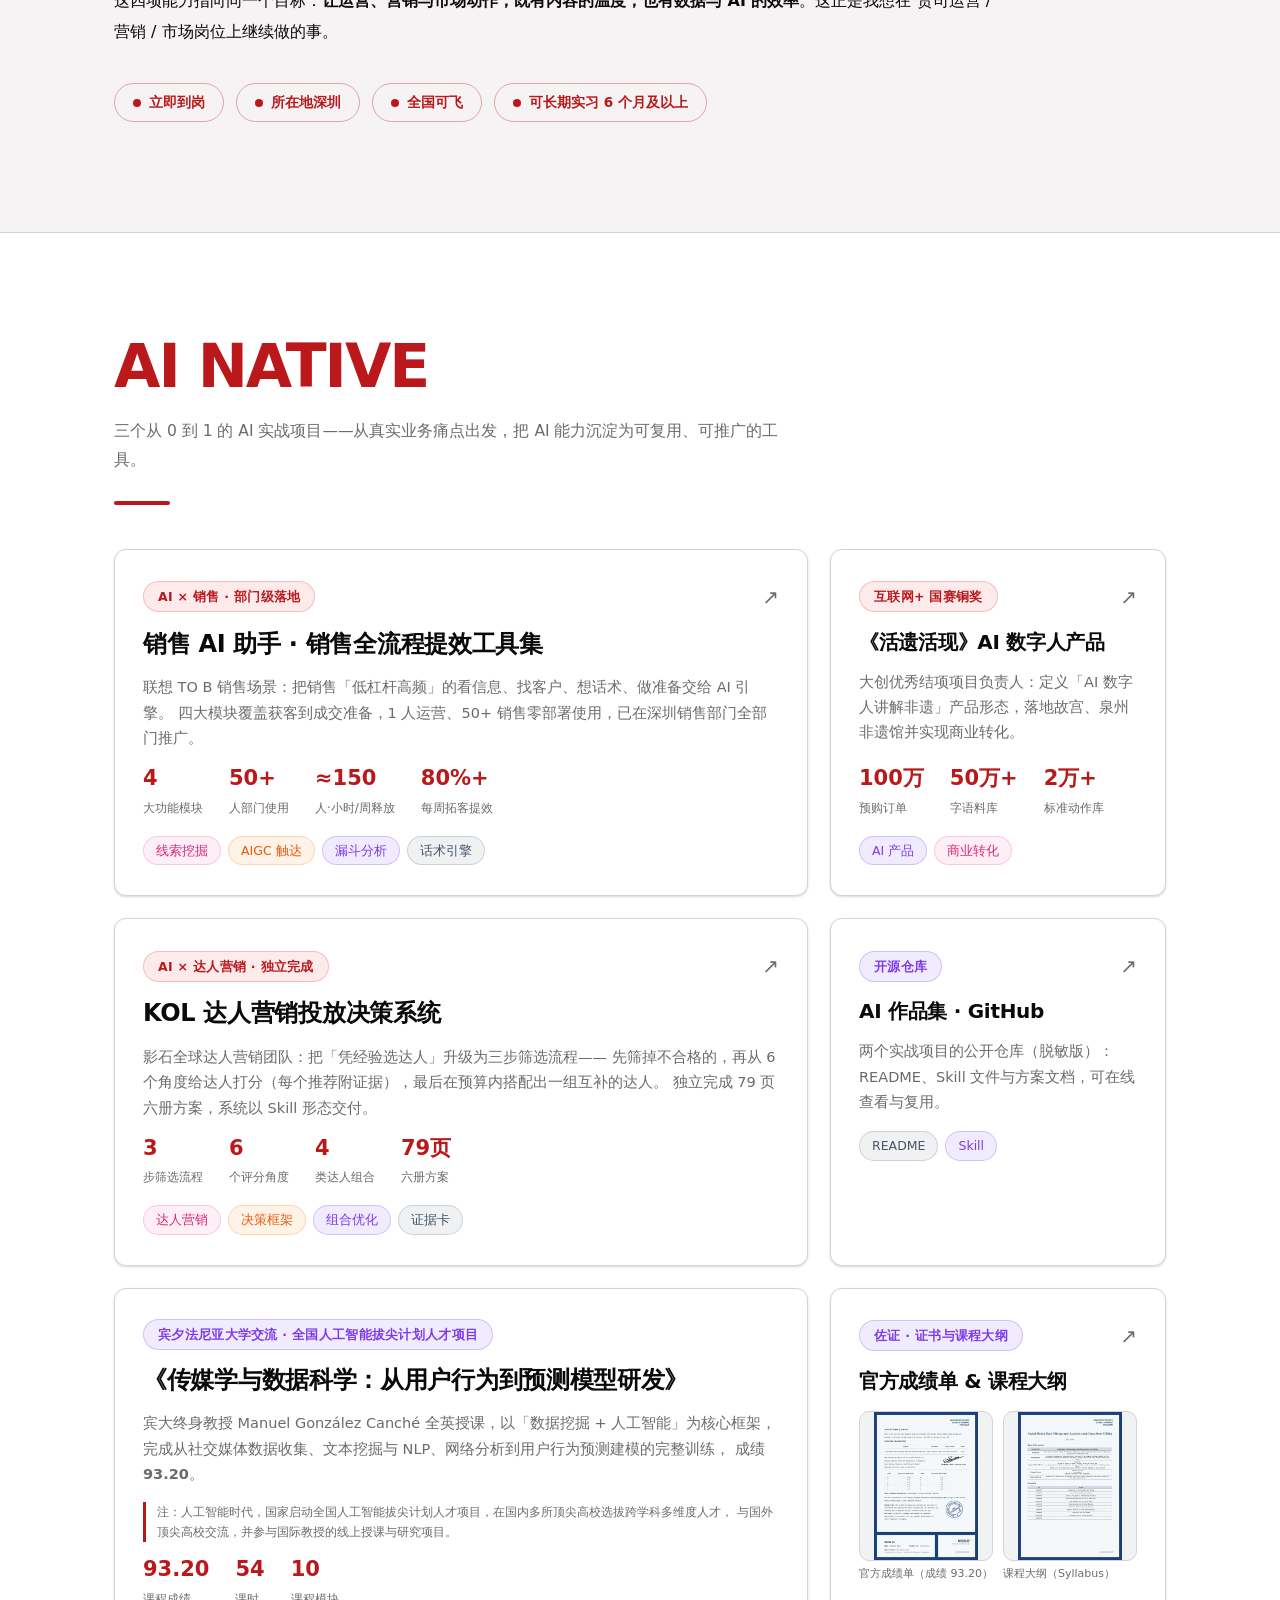
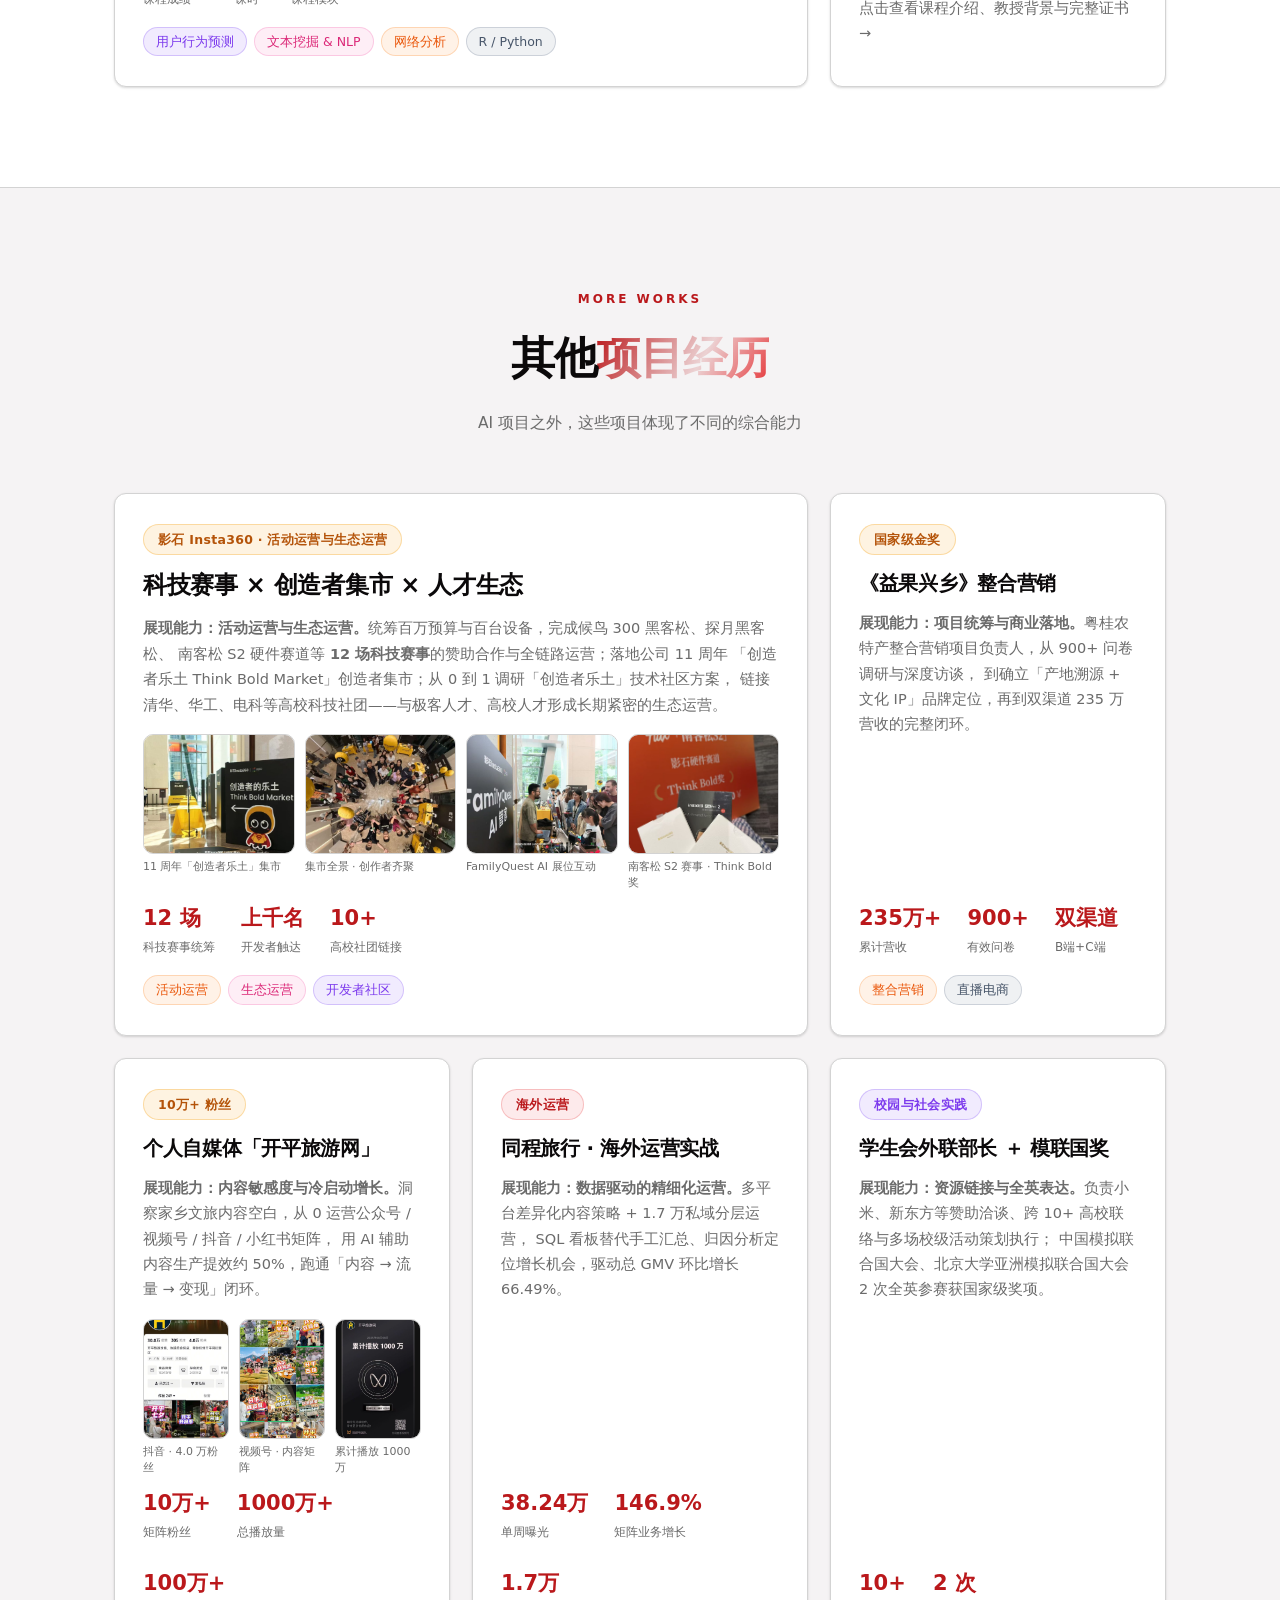
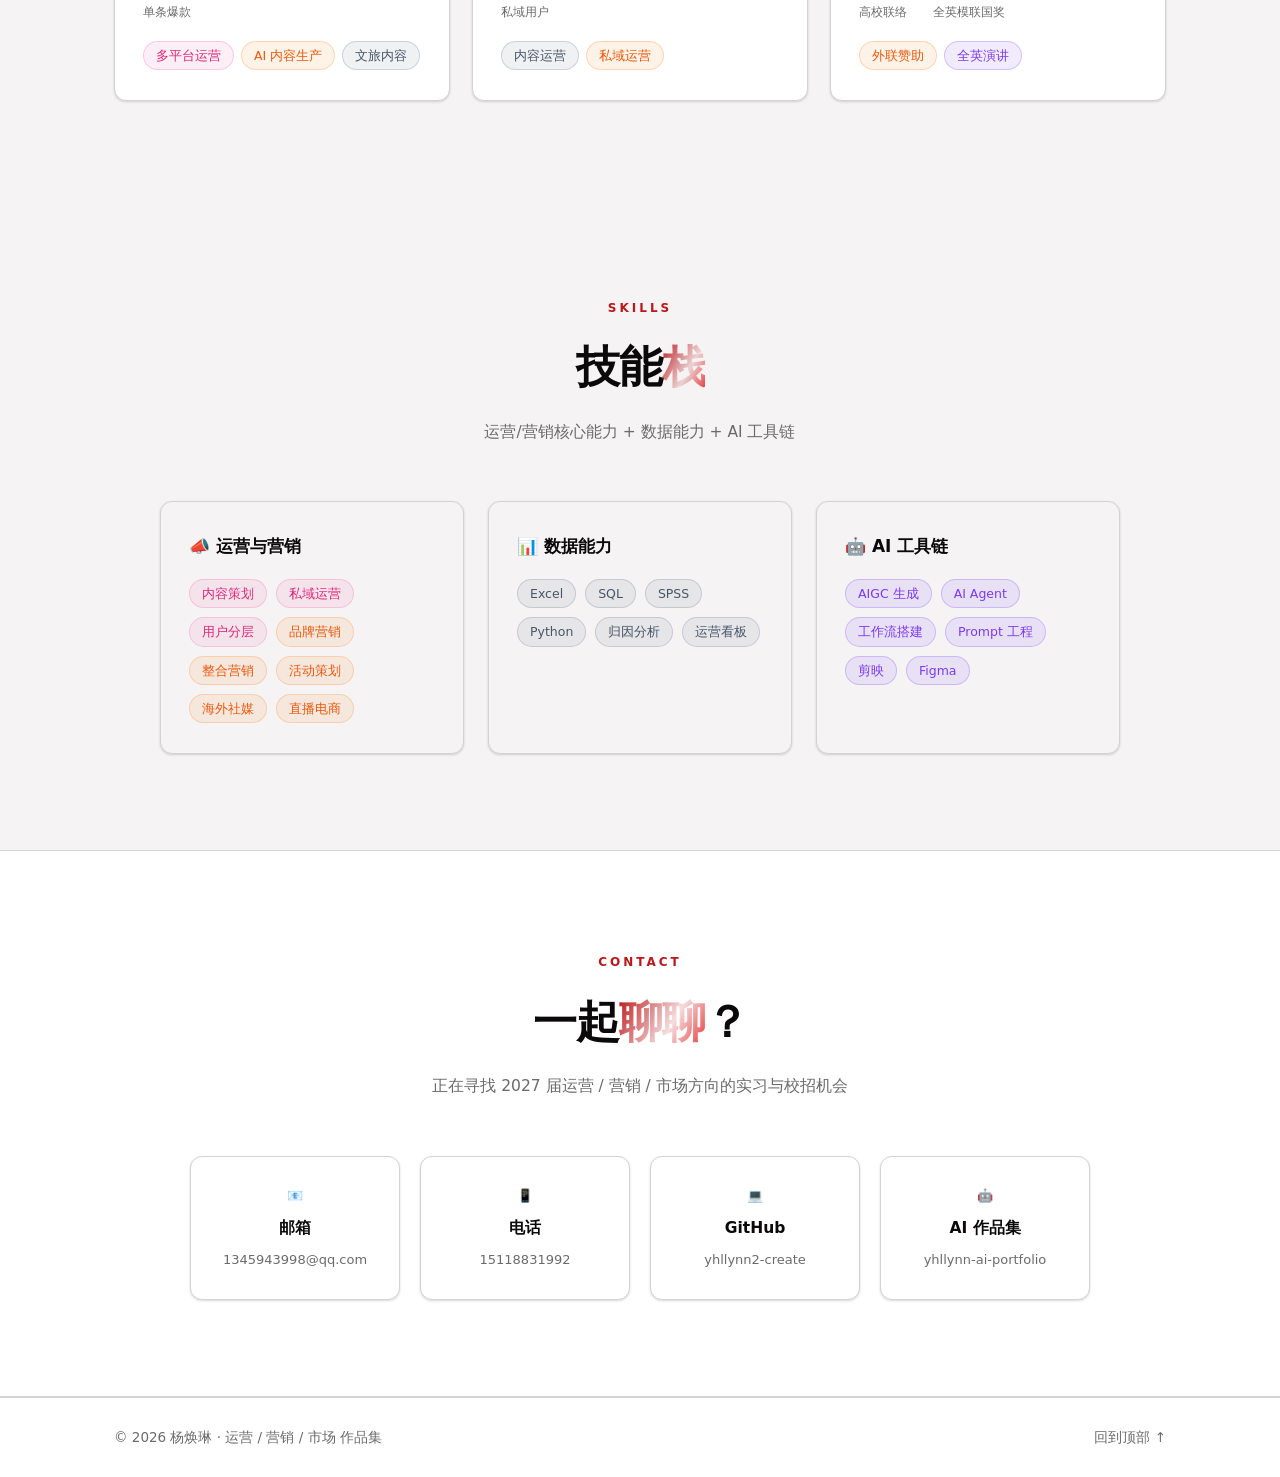
==== commit ecfa09d6: "删除实习经历板块；新增宾夕法尼亚大学交流（全国AI拔尖计划）；其他项目新增影石活动与生态运营、自媒体佐证图片" ====
--- a/index.html
+++ b/index.html
@@ -39,7 +39,6 @@
         <a href="#about" class="nav-link">关于</a>
         <a href="#ai-native" class="nav-link">AI Native</a>
         <a href="#works" class="nav-link">作品</a>
-        <a href="#experience" class="nav-link">经历</a>
         <a href="#skills" class="nav-link">技能</a>
         <a href="#contact" class="nav-link">联系</a>
       </nav>
@@ -74,7 +73,7 @@
           <strong>内容与运营动作</strong>。
         </p>
         <p class="hero-desc reveal" style="font-size: 15px; color: #666; margin-top: 4px;">
-          4 段大厂实习 · 3 个 AI 落地项目 · 10 万+ 粉丝自媒体 · 235 万+ 竞赛营收
+          3 个 AI 落地项目 · 宾夕法尼亚大学交流 · 10 万+ 粉丝自媒体 · 235 万+ 竞赛营收
         </p>
       </div>
       <a href="#stats" class="hero-scroll" aria-label="向下滚动">
@@ -125,7 +124,7 @@
         <div class="prose-body reveal">
           <p>
             我是杨焕琳，深圳大学<b>汉语言文学</b>（27 届）本科生。如果用一句话概括我：<b>一个能把用户洞察变成增长结果的
-            AI Native 运营人</b>——四段大厂实习与三个从 0 到 1 的项目，都在验证同一件事。
+            AI Native 运营人</b>——三个从 0 到 1 的项目与多段实战，都在验证同一件事。
           </p>
           <p>
             <b class="hl">AI 工具化与落地能力：</b>我不只自己用 AI，更把 AI 变成团队能用的工具。在联想从 0 到 1 搭建覆盖获客、
@@ -183,7 +182,7 @@
             </div>
             <h3 class="bento-title">销售 AI 助手 · 销售全流程提效工具集</h3>
             <p class="bento-desc">
-              联想 TO B 销售实习：把销售「低杠杆高频」的看信息、找客户、想话术、做准备交给 AI 引擎。
+              联想 TO B 销售场景：把销售「低杠杆高频」的看信息、找客户、想话术、做准备交给 AI 引擎。
               四大模块覆盖获客到成交准备，1 人运营、50+ 销售零部署使用，已在深圳销售部门全部门推广。
             </p>
             <div class="bento-stats">
@@ -229,7 +228,7 @@
             </div>
             <h3 class="bento-title">KOL 达人营销投放决策系统</h3>
             <p class="bento-desc">
-              影石全球达人营销团队实习：把「凭经验选达人」升级为三步筛选流程——
+              影石全球达人营销团队：把「凭经验选达人」升级为三步筛选流程——
               先筛掉不合格的，再从 6 个角度给达人打分（每个推荐附证据），最后在预算内搭配出一组互补的达人。
               独立完成 79 页六册方案，系统以 Skill 形态交付。
             </p>
@@ -261,6 +260,54 @@
               <span class="tag tag-slate">README</span>
               <span class="tag tag-violet">Skill</span>
             </div>
+          </a>
+
+          <!-- 宾夕法尼亚大学交流 -->
+          <div class="bento-card bento-lg reveal">
+            <div class="bento-top">
+              <span class="badge badge-violet">宾夕法尼亚大学交流 · 全国人工智能拔尖计划人才项目</span>
+            </div>
+            <h3 class="bento-title">《传媒学与数据科学：从用户行为到预测模型研发》</h3>
+            <p class="bento-desc">
+              宾大终身教授 Manuel González Canché 全英授课，以「数据挖掘 + 人工智能」为核心框架，
+              完成从社交媒体数据收集、文本挖掘与 NLP、网络分析到用户行为预测建模的完整训练，
+              成绩 <b>93.20</b>。
+            </p>
+            <p class="note-small">
+              注：人工智能时代，国家启动全国人工智能拔尖计划人才项目，在国内多所顶尖高校选拔跨学科多维度人才，
+              与国外顶尖高校交流，并参与国际教授的线上授课与研究项目。
+            </p>
+            <div class="bento-stats">
+              <div><b>93.20</b><span>课程成绩</span></div>
+              <div><b>54</b><span>课时</span></div>
+              <div><b>10</b><span>课程模块</span></div>
+            </div>
+            <div class="bento-tags">
+              <span class="tag tag-violet">用户行为预测</span>
+              <span class="tag tag-pink">文本挖掘 &amp; NLP</span>
+              <span class="tag tag-orange">网络分析</span>
+              <span class="tag tag-slate">R / Python</span>
+            </div>
+          </div>
+
+          <!-- 宾大交流佐证 -->
+          <a href="project-upenn.html" class="bento-card reveal">
+            <div class="bento-top">
+              <span class="badge badge-violet">佐证 · 证书与课程大纲</span>
+              <span class="bento-arrow">↗</span>
+            </div>
+            <h3 class="bento-title">官方成绩单 &amp; 课程大纲</h3>
+            <div class="card-gallery card-gallery-2">
+              <figure>
+                <img src="assets/upenn/transcript.jpg" alt="宾大交流课程官方成绩单" loading="lazy" />
+                <figcaption>官方成绩单（成绩 93.20）</figcaption>
+              </figure>
+              <figure>
+                <img src="assets/upenn/syllabus.jpg" alt="宾大交流课程大纲" loading="lazy" />
+                <figcaption>课程大纲（Syllabus）</figcaption>
+              </figure>
+            </div>
+            <p class="bento-desc">点击查看课程介绍、教授背景与完整证书 →</p>
           </a>
         </div>
       </div>
@@ -275,8 +322,50 @@
           <p class="section-desc">AI 项目之外，这些项目体现了不同的综合能力</p>
         </div>
         <div class="bento-grid">
+          <!-- 影石：活动运营与生态运营 -->
+          <div class="bento-card bento-lg reveal">
+            <div class="bento-top">
+              <span class="badge badge-gold">影石 Insta360 · 活动运营与生态运营</span>
+            </div>
+            <h3 class="bento-title">科技赛事 × 创造者集市 × 人才生态</h3>
+            <p class="bento-desc">
+              <b>展现能力：活动运营与生态运营。</b>统筹百万预算与百台设备，完成候鸟 300 黑客松、探月黑客松、
+              南客松 S2 硬件赛道等 <b>12 场科技赛事</b>的赞助合作与全链路运营；落地公司 11 周年
+              「创造者乐土 Think Bold Market」创造者集市；从 0 到 1 调研「创造者乐土」技术社区方案，
+              链接清华、华工、电科等高校科技社团——与极客人才、高校人才形成长期紧密的生态运营。
+            </p>
+            <div class="card-gallery">
+              <figure>
+                <img src="assets/insta360/think-bold-market.jpg" alt="影石11周年创造者乐土 Think Bold Market" loading="lazy" />
+                <figcaption>11 周年「创造者乐土」集市</figcaption>
+              </figure>
+              <figure>
+                <img src="assets/insta360/market-aerial.jpg" alt="创造者集市全景，开发者与创作者齐聚" loading="lazy" />
+                <figcaption>集市全景 · 创作者齐聚</figcaption>
+              </figure>
+              <figure>
+                <img src="assets/insta360/familyquest-booth.jpg" alt="FamilyQuest AI 管家展位现场互动" loading="lazy" />
+                <figcaption>FamilyQuest AI 展位互动</figcaption>
+              </figure>
+              <figure>
+                <img src="assets/insta360/hackathon-award.jpg" alt="南客松S2影石硬件赛道 Think Bold 奖" loading="lazy" />
+                <figcaption>南客松 S2 赛事 · Think Bold 奖</figcaption>
+              </figure>
+            </div>
+            <div class="bento-stats">
+              <div><b>12 场</b><span>科技赛事统筹</span></div>
+              <div><b>上千名</b><span>开发者触达</span></div>
+              <div><b>10+</b><span>高校社团链接</span></div>
+            </div>
+            <div class="bento-tags">
+              <span class="tag tag-orange">活动运营</span>
+              <span class="tag tag-pink">生态运营</span>
+              <span class="tag tag-violet">开发者社区</span>
+            </div>
+          </div>
+
           <!-- 益果兴乡 -->
-          <a href="#experience" class="bento-card reveal">
+          <div class="bento-card reveal">
             <div class="bento-top">
               <span class="badge badge-gold">国家级金奖</span>
             </div>
@@ -294,34 +383,46 @@
               <span class="tag tag-orange">整合营销</span>
               <span class="tag tag-slate">直播电商</span>
             </div>
-          </a>
+          </div>
 
           <!-- 自媒体 -->
-          <a href="#experience" class="bento-card reveal">
+          <div class="bento-card reveal">
             <div class="bento-top">
               <span class="badge badge-gold">10万+ 粉丝</span>
-              <span class="bento-arrow">↗</span>
             </div>
             <h3 class="bento-title">个人自媒体「开平旅游网」</h3>
             <p class="bento-desc">
               <b>展现能力：内容敏感度与冷启动增长。</b>洞察家乡文旅内容空白，从 0 运营公众号 / 视频号 / 抖音 / 小红书矩阵，
               用 AI 辅助内容生产提效约 50%，跑通「内容 → 流量 → 变现」闭环。
             </p>
+            <div class="card-gallery">
+              <figure>
+                <img src="assets/media/douyin-profile.jpg" alt="抖音号主页：4.0万粉丝、30.0万获赞" loading="lazy" />
+                <figcaption>抖音 · 4.0 万粉丝</figcaption>
+              </figure>
+              <figure>
+                <img src="assets/media/channels-profile.jpg" alt="视频号主页矩阵内容" loading="lazy" />
+                <figcaption>视频号 · 内容矩阵</figcaption>
+              </figure>
+              <figure>
+                <img src="assets/media/10m-views.jpg" alt="视频号累计播放1000万官方证明" loading="lazy" />
+                <figcaption>累计播放 1000 万</figcaption>
+              </figure>
+            </div>
             <div class="bento-stats">
               <div><b>10万+</b><span>矩阵粉丝</span></div>
               <div><b>1000万+</b><span>总播放量</span></div>
               <div><b>100万+</b><span>单条爆款</span></div>
-              <div><b>2万+</b><span>变现收入</span></div>
             </div>
             <div class="bento-tags">
               <span class="tag tag-pink">多平台运营</span>
               <span class="tag tag-orange">AI 内容生产</span>
               <span class="tag tag-slate">文旅内容</span>
             </div>
-          </a>
+          </div>
 
           <!-- 同程海外运营 -->
-          <a href="#experience" class="bento-card reveal">
+          <div class="bento-card reveal">
             <div class="bento-top">
               <span class="badge badge-red">海外运营</span>
             </div>
@@ -339,103 +440,31 @@
               <span class="tag tag-slate">内容运营</span>
               <span class="tag tag-orange">私域运营</span>
             </div>
-          </a>
-        </div>
-      </div>
-    </section>
-
-    <!-- ===== 实习经历时间线 ===== -->
-    <section class="section section-alt" id="experience">
-      <div class="container">
-        <div class="section-head reveal">
-          <span class="section-kicker">EXPERIENCE</span>
-          <h2 class="section-title">实习<span class="gradient-text">经历</span></h2>
-          <p class="section-desc">四段大厂实习，从内容到增长到品牌到市场拓展的完整历练</p>
-        </div>
-        <div class="timeline">
-          <!-- 联想 -->
-          <div class="timeline-item reveal">
-            <div class="timeline-marker"></div>
-            <div class="timeline-card">
-              <div class="timeline-head">
-                <div>
-                  <h3>联想（暑期实习）· TO B 销售实习生</h3>
-                  <span class="timeline-meta">2026.06 – 2026.08</span>
-                </div>
-                <span class="badge badge-gold">TO B 销售</span>
-              </div>
-              <ul class="timeline-list">
-                <li><b>市场洞察：</b>围绕深圳 <b>150+ 家制造企业</b>开展业务拓展，搭建 AI 客户画像与动态监控工作流（接入企查查+天眼查 API 及财报、招聘、融资信号），实现每日 10 家新增线索自动采集；捕捉长鑫科技上市信号抢先对接采购需求</li>
-                <li><b>客户运营：</b>经营 <b>100+ 家在触客户</b>，建立覆盖 2,627 家存量客户的 <b>12 维评估与 P0-P4 分层运营体系</b>，将个人 AI 能力沉淀为部门可复用的智能线索挖掘、AIGC 个性化触达、漏斗分析与实时话术推荐的 AI 工具矩阵，并推广至业务团队；联动供应链与技术部门保障方案交付，提升一线沟通效率</li>
-                <li><b>供应商评估：</b>对比联想多家经销商渠道的设备价格、库存充裕度与调配响应速度，同时比照竞品报价判断市场竞争力；与核心经销商建立稳定联系保障供应连续性与长期价格优势，结合客户需求制定硬件+软件+云的定制化 IT 方案</li>
-              </ul>
-              <a href="project-sales-ai.html" class="ai-card-link" style="margin-top: 12px; display: inline-block;">查看「销售 AI 助手」项目详情 →</a>
-            </div>
-          </div>
-          <!-- 影石 -->
-          <div class="timeline-item reveal">
-            <div class="timeline-marker"></div>
-            <div class="timeline-card">
-              <div class="timeline-head">
-                <div>
-                  <h3>影石创新 · 市场专项团队 市场运营实习生</h3>
-                  <span class="timeline-meta">2026.04 – 2026.06</span>
-                </div>
-                <span class="badge badge-gold">市场运营</span>
-              </div>
-              <ul class="timeline-list">
-                <li><b>市场活动策划与赛事运营：</b>统筹百万预算与百台设备，完成候鸟 300 黑客松、探月黑客松等 <b>12 场黑客松科技赛事</b>的赞助合作与全链路运营——从赛事寻源评估、赞助方案洽谈、预算分配到现场品牌激活与赛后复盘全程统筹；以赛事作为市场活动杠杆撬动开发者与极客用户触达，累计吸引上千名参与者</li>
-                <li><b>开发者生态运营：</b>从 0 到 1 调研完成影石「创造者乐土」技术社区方案，并搭建创作者激励机制引导用户产出产品实测、创意玩法类 UGC 内容；链接清华、华工、电科等头部高校科技社团，打通「校园社团—开发者社群—品牌活动」的生态合作链路</li>
-                <li><b>海外运营：</b>在全球达人营销团队，搭建面向运动户外达人的 <b>AI 筛选工作流</b>，批量分析候选达人的内容方向、粉丝互动与历史表现判断其与不同产品的匹配度；以历史合作数据回溯验证方法有效性，使达人筛选从主观判断走向可量化与复现的流程</li>
-              </ul>
-              <a href="project-insta360-kol.html" class="ai-card-link" style="margin-top: 12px; display: inline-block;">查看「KOL 投放决策系统」项目详情 →</a>
-            </div>
-          </div>
-          <!-- 同程 -->
-          <div class="timeline-item reveal">
-            <div class="timeline-marker"></div>
-            <div class="timeline-card">
-              <div class="timeline-head">
-                <div>
-                  <h3>同程旅行 · 海外运营实习生</h3>
-                  <span class="timeline-meta">2025.12 – 2026.03</span>
-                </div>
-                <span class="badge badge-red">海外运营</span>
-              </div>
-              <ul class="timeline-list">
-                <li><b>内容运营：</b>运营 Facebook、Threads、WhatsApp 及小红书等多平台账号，按各平台机制定制差异化内容策略：Threads 批量硬广冲曝光，WhatsApp 社群沉淀转化，<b>单周内容总曝光 38.24 万</b>，矩阵业务量环比增长 146.9%</li>
-                <li><b>社群运营：</b>搭建 <b>1.7 万私域用户分层模型</b>，按兴趣标签（机票/酒店）与消费行为划分人群，设计差异化福利推送与秒杀活动；策划多单任务激励体系与老带新裂变机制，通过 WhatsApp 社群矩阵定向触达，驱动 140+ 会员参与复购</li>
-                <li><b>数据分析：</b>独立搭建多模块运营看板，以 SQL 取数替代手工汇总，提升数据整合效率约 50%；通过归因分析定位渠道结构与品类增长机会，配合燃油费热点策划「无燃油费航程」专题引导需求转移，<b>驱动总 GMV 环比增长 66.49%</b></li>
-              </ul>
-            </div>
-          </div>
-          <!-- TCL -->
-          <div class="timeline-item reveal">
-            <div class="timeline-marker"></div>
-            <div class="timeline-card">
-              <div class="timeline-head">
-                <div>
-                  <h3>TCL 集团 · 品牌营销实习生</h3>
-                  <span class="timeline-meta">2024.06 – 2024.09</span>
-                </div>
-                <span class="badge badge-violet">品牌营销</span>
-              </div>
-              <ul class="timeline-list">
-                <li><b>品牌内容策划：</b>完成周年庆<b>品牌长片（10 分钟）</b>的创意构思与脚本撰写，以品牌价值观为主线融合成就展示、品牌故事及 10+ 位高管采访，于官网与总部全年展示</li>
-                <li><b>内容营销活动：</b>负责高管访谈系列的问题设计与深度访谈，累计产出 <b>10+ 篇内外渠道内容</b>（单篇阅读 2000+）；统筹周年庆线上话题征集与线下快闪互动，覆盖总部及多区域员工</li>
-              </ul>
-            </div>
-          </div>
-        </div>
-        <details class="more-exp reveal">
-          <summary>更多经历：学生会外联部长 ＋ 模联国家级奖项</summary>
-          <div class="more-exp-body">
-            <p><b>深圳大学学生会外联部 · 部长</b>：负责小米、新东方等赞助洽谈、跨 10+ 高校联络与多场校级活动策划执行。</p>
-            <p><b>模联</b>：中国模拟联合国大会、北京大学亚洲模拟联合国大会，2 次全英参赛获国家级奖项。</p>
-          </div>
-        </details>
-      </div>
-    </section>
+          </div>
+
+          <!-- 校园与社会实践 -->
+          <div class="bento-card reveal">
+            <div class="bento-top">
+              <span class="badge badge-violet">校园与社会实践</span>
+            </div>
+            <h3 class="bento-title">学生会外联部长 ＋ 模联国奖</h3>
+            <p class="bento-desc">
+              <b>展现能力：资源链接与全英表达。</b>负责小米、新东方等赞助洽谈、跨 10+ 高校联络与多场校级活动策划执行；
+              中国模拟联合国大会、北京大学亚洲模拟联合国大会 2 次全英参赛获国家级奖项。
+            </p>
+            <div class="bento-stats">
+              <div><b>10+</b><span>高校联络</span></div>
+              <div><b>2 次</b><span>全英模联国奖</span></div>
+            </div>
+            <div class="bento-tags">
+              <span class="tag tag-orange">外联赞助</span>
+              <span class="tag tag-violet">全英演讲</span>
+            </div>
+          </div>
+        </div>
+      </div>
+    </section>
+
 
     <!-- ===== 技能标签 ===== -->
     <section class="section" id="skills">
@@ -531,4 +560,4 @@
 
   <script src="script.js"></script>
 </body>
-</html>
+</html>
--- a/styles.css
+++ b/styles.css
@@ -937,4 +937,37 @@
     transition-duration: 0.01ms !important;
     scroll-behavior: auto !important;
   }
-}+}
+/* ---------- 卡片内图片画廊与小字备注 ---------- */
+.card-gallery {
+  display: grid;
+  grid-template-columns: repeat(auto-fit, minmax(0, 1fr));
+  gap: 10px;
+  margin-top: 2px;
+}
+.card-gallery-2 { grid-template-columns: repeat(2, 1fr); }
+.card-gallery figure { margin: 0; min-width: 0; }
+.card-gallery img {
+  width: 100%;
+  height: 120px;
+  object-fit: cover;
+  border-radius: 10px;
+  border: 1px solid var(--border);
+  display: block;
+  background: var(--card-alt, #f8f8f8);
+}
+.card-gallery-2 img { height: 150px; object-fit: contain; background: #f1f2f4; }
+.card-gallery figcaption {
+  font-size: 11px;
+  color: var(--muted);
+  margin-top: 5px;
+  line-height: 1.45;
+}
+.note-small {
+  font-size: 12px;
+  color: var(--muted);
+  line-height: 1.7;
+  border-left: 3px solid var(--primary);
+  padding-left: 11px;
+  margin: 0;
+}
